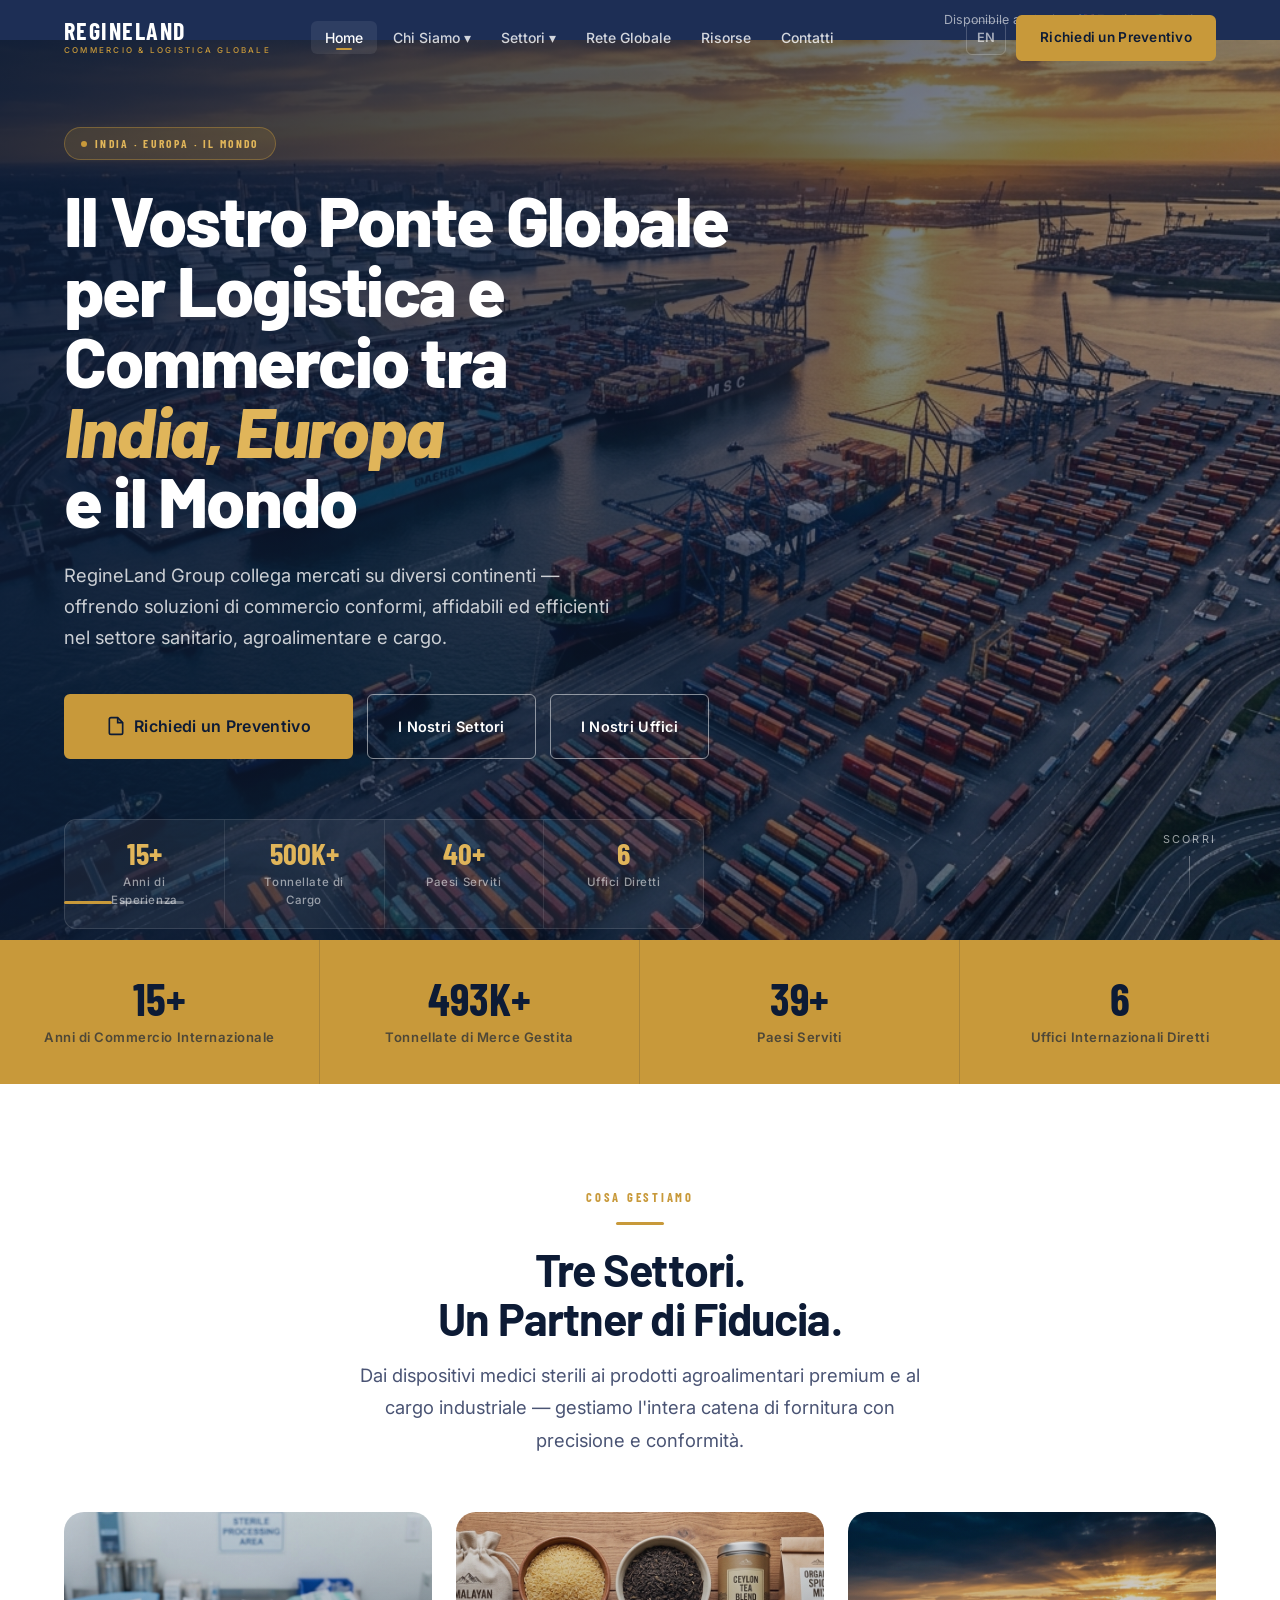
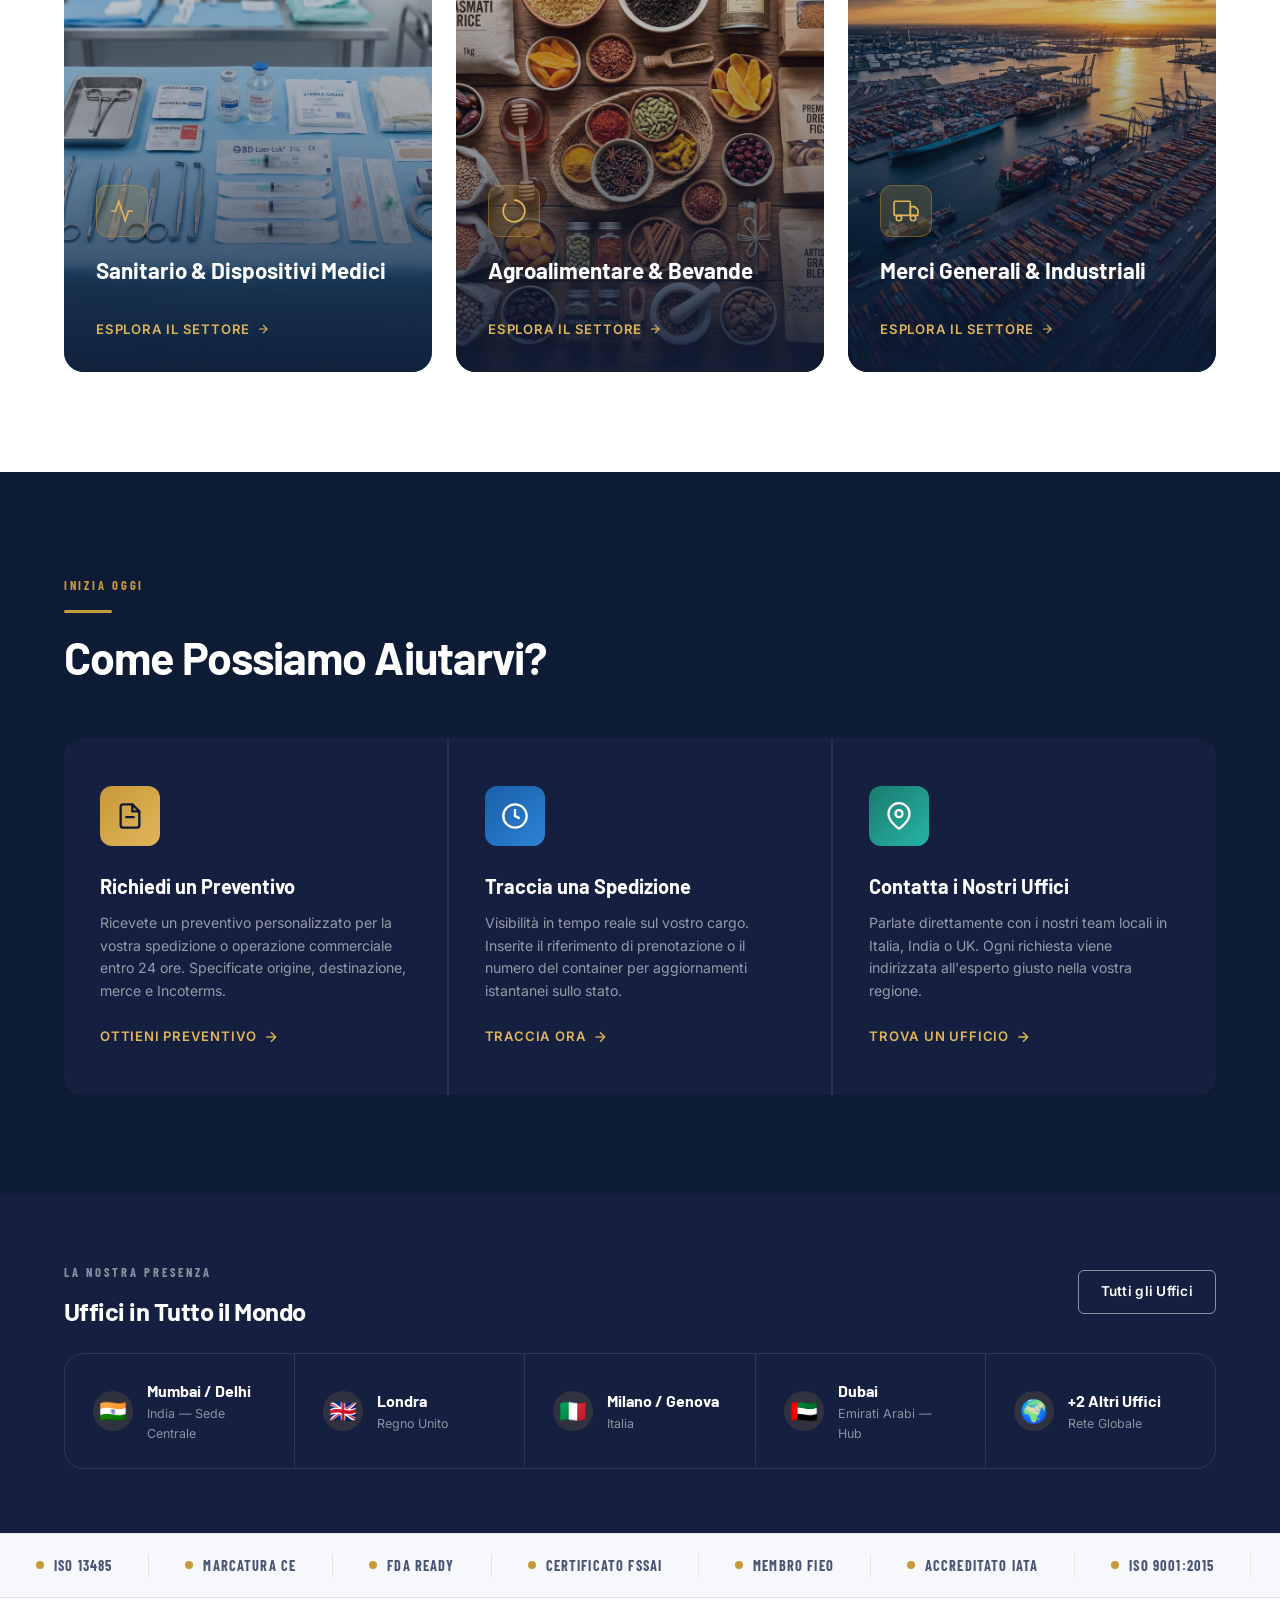
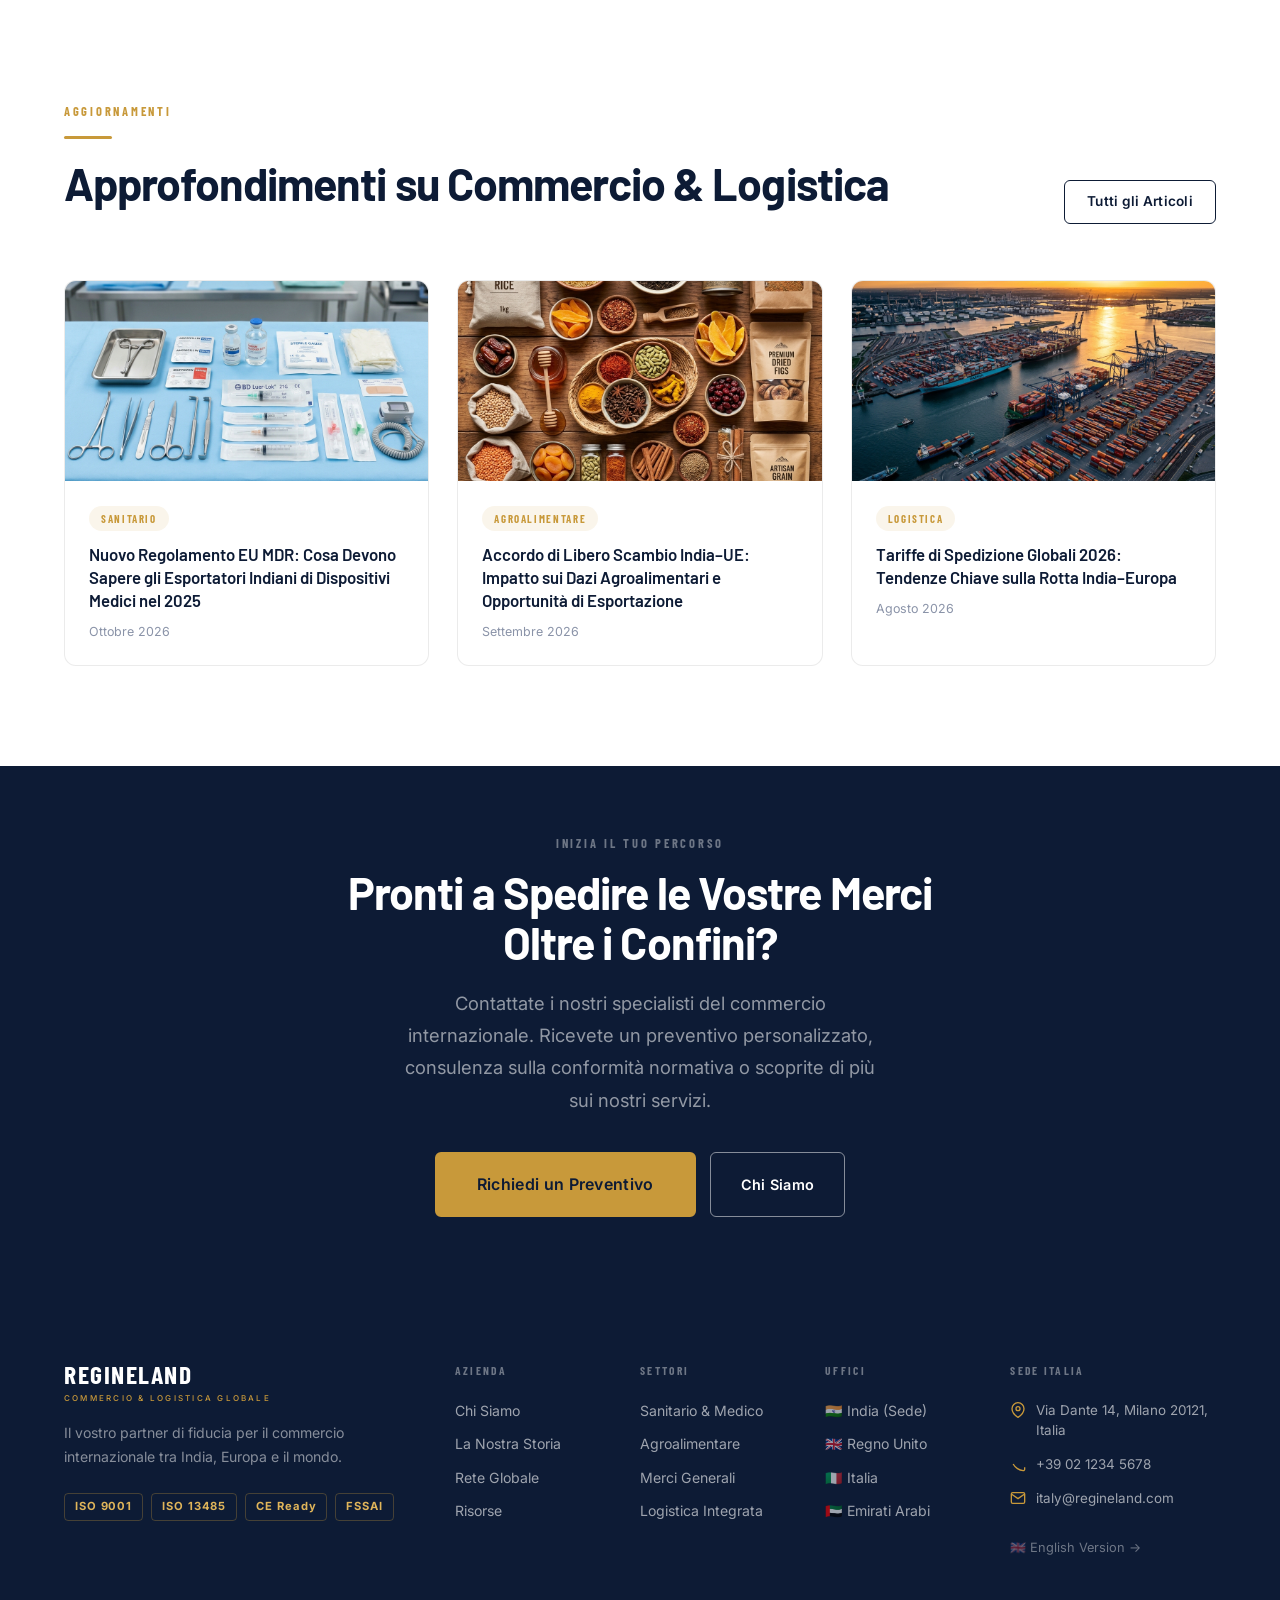
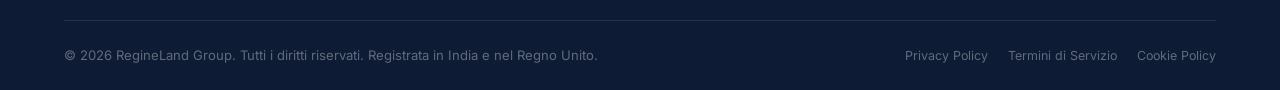
==== it/index.html @ 34677662 "feat: implement B2B logistics theme with interactive hero slider, sector tabs, and multilingual page" ====
<!DOCTYPE html>
<html lang="it" itemscope itemtype="http://schema.org/WebPage">
<head>
  <meta charset="utf-8">
  <meta name="viewport" content="width=device-width, initial-scale=1">
  <meta http-equiv="X-UA-Compatible" content="IE=edge">
  <title>RegineLand Group — Logistica &amp; Commercio Globale | India · Europa · Mondo</title>
  <meta name="description" content="RegineLand Group è il vostro partner di fiducia per il commercio internazionale — prodotti sanitari, agroalimentare e cargo dalla logistica tra India, Italia, UK e il mondo.">
  <meta property="og:title" content="RegineLand Group — Logistica e Commercio Internazionale">
  <meta property="og:type" content="website">
  <meta property="og:url" content="https://www.regineland.com/it/">
  <link rel="canonical" href="https://www.regineland.com/it/">
  <link rel="alternate" hreflang="en" href="https://www.regineland.com/">
  <link rel="alternate" hreflang="it" href="https://www.regineland.com/it/">
  <link rel="preconnect" href="https://fonts.googleapis.com">
  <link rel="preconnect" href="https://fonts.gstatic.com" crossorigin>
  <link href="https://fonts.googleapis.com/css2?family=Barlow:ital,wght@0,300;0,400;0,600;0,700;0,800;1,700&family=Barlow+Condensed:wght@600;700;800&family=Inter:wght@300;400;500;600;700&display=swap" rel="stylesheet">
  <link rel="stylesheet" href="../style.css">
</head>
<body>

  <!-- Language Bar -->
  <div class="lang-banner" id="lang-banner">
    <span>Disponibile anche in:</span>
    <a href="../index.html" id="lang-en" hreflang="en">🇬🇧 English</a>
    <a href="#" id="lang-it" style="color:rgba(255,255,255,0.4);cursor:default;">🇮🇹 Italiano</a>
  </div>

  <!-- NAVIGAZIONE -->
  <header class="site-header transparent" id="site-header">
    <nav class="navbar" id="navbar" aria-label="Navigazione principale">
      <a href="index.html" class="nav-logo" id="nav-logo" aria-label="RegineLand Group — Home">
        <span class="logo-main">RegineLand</span>
        <span class="logo-tagline">Commercio &amp; Logistica Globale</span>
      </a>
      <button class="nav-toggle" id="nav-toggle" aria-label="Apri menu" aria-expanded="false" aria-controls="nav-menu">
        <span class="hamburger-line"></span>
        <span class="hamburger-line"></span>
        <span class="hamburger-line"></span>
      </button>
      <ul class="nav-menu" id="nav-menu" role="list">
        <li><a href="index.html" class="nav-link active" id="nav-home">Home</a></li>
        <li class="nav-item">
          <a href="about.html" class="nav-link" id="nav-about">Chi Siamo ▾</a>
          <div class="nav-dropdown">
            <a href="about.html#history" id="nav-history">Storia &amp; Visione</a>
            <a href="about.html#network" id="nav-network-link">Rete Globale</a>
            <a href="about.html#group" id="nav-group">Gruppo &amp; Partner</a>
          </div>
        </li>
        <li class="nav-item">
          <a href="sectors.html" class="nav-link" id="nav-sectors">Settori ▾</a>
          <div class="nav-dropdown">
            <a href="sectors.html#healthcare" id="nav-healthcare">🏥 Sanitario &amp; Dispositivi Medici</a>
            <a href="sectors.html#agrifood" id="nav-agrifood">🌾 Agroalimentare &amp; Bevande</a>
            <a href="sectors.html#cargo" id="nav-cargo">📦 Merci Generali &amp; Industriali</a>
            <a href="sectors.html#logistics" id="nav-logistics">🚢 Logistica Integrata</a>
          </div>
        </li>
        <li><a href="network.html" class="nav-link" id="nav-network">Rete Globale</a></li>
        <li><a href="resources.html" class="nav-link" id="nav-resources">Risorse</a></li>
        <li><a href="contact.html" class="nav-link" id="nav-contact">Contatti</a></li>
      </ul>
      <div class="nav-actions">
        <a href="../index.html" class="nav-lang" id="nav-lang-en" hreflang="en" title="English Version">EN</a>
        <a href="contact.html#preventivo" class="btn btn-gold btn-sm" id="nav-cta">Richiedi un Preventivo</a>
      </div>
    </nav>
  </header>

  <main>

    <!-- HERO -->
    <section class="hero" id="hero" aria-label="Hero — Logistica e Commercio Globale">
      <div class="hero-slide active" id="hero-slide-1" style="background-image: url('../assets/hero_logistics.png');" aria-hidden="true"></div>
      <div class="hero-slide" id="hero-slide-2" style="background-image: url('../assets/hero_medical.png');" aria-hidden="true"></div>
      <div class="hero-slide" id="hero-slide-3" style="background-image: url('../assets/hero_food_agri.png');" aria-hidden="true"></div>

      <div class="hero-content">
        <div class="hero-inner">
          <div class="hero-badge" id="hero-badge">
            <span class="hero-badge-dot" aria-hidden="true"></span>
            India · Europa · Il Mondo
          </div>
          <h1 class="hero-title" id="hero-title">
            Il Vostro Ponte Globale<br>per Logistica e Commercio tra<br>
            <em class="hero-title-accent">India, Europa</em><br>e il Mondo
          </h1>
          <p class="hero-subtitle" id="hero-subtitle">
            RegineLand Group collega mercati su diversi continenti — offrendo soluzioni di commercio conformi, affidabili ed efficienti nel settore sanitario, agroalimentare e cargo.
          </p>
          <div class="hero-actions" id="hero-actions">
            <a href="contact.html#preventivo" class="btn btn-gold btn-lg" id="hero-cta-quote">
              <svg xmlns="http://www.w3.org/2000/svg" viewBox="0 0 24 24" fill="none" stroke="currentColor" stroke-width="2" class="btn-icon"><path d="M14 2H6a2 2 0 0 0-2 2v16a2 2 0 0 0 2 2h12a2 2 0 0 0 2-2V8z"/><polyline points="14 2 14 8 20 8"/></svg>
              Richiedi un Preventivo
            </a>
            <a href="sectors.html" class="btn btn-outline-white" id="hero-cta-sectors">I Nostri Settori</a>
            <a href="network.html" class="btn btn-outline-white" id="hero-cta-network">I Nostri Uffici</a>
          </div>
          <div class="hero-stats" id="hero-stats" role="list">
            <div class="hero-stat" role="listitem">
              <div class="hero-stat-num" data-count="15">15+</div>
              <div class="hero-stat-label">Anni di Esperienza</div>
            </div>
            <div class="hero-stat" role="listitem">
              <div class="hero-stat-num" data-count="500">500K+</div>
              <div class="hero-stat-label">Tonnellate di Cargo</div>
            </div>
            <div class="hero-stat" role="listitem">
              <div class="hero-stat-num" data-count="40">40+</div>
              <div class="hero-stat-label">Paesi Serviti</div>
            </div>
            <div class="hero-stat" role="listitem">
              <div class="hero-stat-num" data-count="6">6</div>
              <div class="hero-stat-label">Uffici Diretti</div>
            </div>
          </div>
        </div>
      </div>

      <div class="hero-controls" id="hero-controls" role="tablist">
        <button class="hero-dot active" id="hero-dot-1" role="tab" aria-selected="true"></button>
        <button class="hero-dot" id="hero-dot-2" role="tab" aria-selected="false"></button>
        <button class="hero-dot" id="hero-dot-3" role="tab" aria-selected="false"></button>
      </div>
      <div class="hero-scroll" id="hero-scroll" aria-hidden="true">
        <span>Scorri</span>
        <div class="hero-scroll-line"></div>
      </div>
    </section>

    <!-- STATS BAND -->
    <div class="stats-band" id="stats-band">
      <div class="stats-band-inner">
        <div class="stat-block reveal"><div class="stat-big" data-count="15">15+</div><div class="stat-desc">Anni di Commercio Internazionale</div></div>
        <div class="stat-block reveal d1"><div class="stat-big" data-count="500">500K+</div><div class="stat-desc">Tonnellate di Merce Gestita</div></div>
        <div class="stat-block reveal d2"><div class="stat-big" data-count="40">40+</div><div class="stat-desc">Paesi Serviti</div></div>
        <div class="stat-block reveal d3"><div class="stat-big" data-count="6">6</div><div class="stat-desc">Uffici Internazionali Diretti</div></div>
      </div>
    </div>

    <!-- SETTORI -->
    <section class="section sectors-overview" id="sectors-overview" aria-labelledby="sectors-heading">
      <div class="container">
        <div class="section-header centered reveal">
          <span class="eyebrow">Cosa Gestiamo</span>
          <div class="divider divider-center" aria-hidden="true"></div>
          <h2 class="section-title" id="sectors-heading">Tre Settori.<br>Un Partner di Fiducia.</h2>
          <p class="lead">Dai dispositivi medici sterili ai prodotti agroalimentari premium e al cargo industriale — gestiamo l'intera catena di fornitura con precisione e conformità.</p>
        </div>
        <div class="sectors-grid" id="sectors-grid">
          <article class="sector-card reveal" id="sector-healthcare-card">
            <div class="sector-card-img" style="background-image: url('../assets/hero_medical.png');" aria-hidden="true"></div>
            <div class="sector-card-overlay" aria-hidden="true"></div>
            <div class="sector-card-body">
              <div class="sector-card-icon" aria-hidden="true">
                <svg xmlns="http://www.w3.org/2000/svg" viewBox="0 0 24 24" fill="none" stroke="currentColor" stroke-width="1.5"><path d="M22 12h-4l-3 9L9 3l-3 9H2"/></svg>
              </div>
              <h2 class="sector-card-name">Sanitario &amp; Dispositivi Medici</h2>
              <p class="sector-card-desc">Dispositivi medici certificati ISO, farmaci e materiali ospedalieri dall'India — supply chain CE/FDA conforme per i mercati europei.</p>
              <a href="sectors.html#healthcare" class="sector-card-link" id="sector-link-healthcare">
                Esplora il Settore
                <svg xmlns="http://www.w3.org/2000/svg" viewBox="0 0 24 24" fill="none" stroke="currentColor" stroke-width="2"><line x1="5" y1="12" x2="19" y2="12"/><polyline points="12 5 19 12 12 19"/></svg>
              </a>
            </div>
          </article>
          <article class="sector-card reveal d1" id="sector-agrifood-card">
            <div class="sector-card-img" style="background-image: url('../assets/hero_food_agri.png');" aria-hidden="true"></div>
            <div class="sector-card-overlay" aria-hidden="true"></div>
            <div class="sector-card-body">
              <div class="sector-card-icon" aria-hidden="true">
                <svg xmlns="http://www.w3.org/2000/svg" viewBox="0 0 24 24" fill="none" stroke="currentColor" stroke-width="1.5"><path d="M12 2a10 10 0 0 1 10 10c0 5.52-4.48 10-10 10S2 17.52 2 12c0-2.76 1.12-5.26 2.93-7.07"/></svg>
              </div>
              <h2 class="sector-card-name">Agroalimentare &amp; Bevande</h2>
              <p class="sector-card-desc">Spezie indiane premium, riso basmati, tè, legumi e alimenti trasformati per le reti di distribuzione europea — piena conformità fitosanitaria e FSSAI.</p>
              <a href="sectors.html#agrifood" class="sector-card-link" id="sector-link-agrifood">
                Esplora il Settore
                <svg xmlns="http://www.w3.org/2000/svg" viewBox="0 0 24 24" fill="none" stroke="currentColor" stroke-width="2"><line x1="5" y1="12" x2="19" y2="12"/><polyline points="12 5 19 12 12 19"/></svg>
              </a>
            </div>
          </article>
          <article class="sector-card reveal d2" id="sector-cargo-card">
            <div class="sector-card-img" style="background-image: url('../assets/hero_logistics.png');" aria-hidden="true"></div>
            <div class="sector-card-overlay" aria-hidden="true"></div>
            <div class="sector-card-body">
              <div class="sector-card-icon" aria-hidden="true">
                <svg xmlns="http://www.w3.org/2000/svg" viewBox="0 0 24 24" fill="none" stroke="currentColor" stroke-width="1.5"><rect x="1" y="3" width="15" height="13" rx="1"/><path d="M16 8h4l3 3v5h-7V8z"/><circle cx="5.5" cy="18.5" r="2.5"/><circle cx="18.5" cy="18.5" r="2.5"/></svg>
              </div>
              <h2 class="sector-card-name">Merci Generali &amp; Industriali</h2>
              <p class="sector-card-desc">Trasporto FCL/LCL via mare, aereo, sdoganamento e magazzinaggio per beni industriali, tessili, macchinari e componenti manifatturieri.</p>
              <a href="sectors.html#cargo" class="sector-card-link" id="sector-link-cargo">
                Esplora il Settore
                <svg xmlns="http://www.w3.org/2000/svg" viewBox="0 0 24 24" fill="none" stroke="currentColor" stroke-width="2"><line x1="5" y1="12" x2="19" y2="12"/><polyline points="12 5 19 12 12 19"/></svg>
              </a>
            </div>
          </article>
        </div>
      </div>
    </section>

    <!-- AZIONI RAPIDE -->
    <section class="section quick-actions" id="quick-actions" aria-labelledby="quick-heading">
      <div class="container">
        <div class="section-header reveal">
          <span class="eyebrow">Inizia Oggi</span>
          <div class="divider" aria-hidden="true"></div>
          <h2 class="section-title section-title-light" id="quick-heading">Come Possiamo Aiutarvi?</h2>
        </div>
        <div class="quick-actions-grid" id="quick-actions-grid">
          <a href="contact.html#preventivo" class="quick-action-card reveal" id="qa-quote">
            <div class="qa-icon qa-icon-gold" aria-hidden="true"><svg xmlns="http://www.w3.org/2000/svg" viewBox="0 0 24 24" fill="none" stroke="currentColor" stroke-width="2"><path d="M14 2H6a2 2 0 0 0-2 2v16a2 2 0 0 0 2 2h12a2 2 0 0 0 2-2V8z"/><polyline points="14 2 14 8 20 8"/><line x1="16" y1="13" x2="8" y2="13"/></svg></div>
            <h3 class="qa-title">Richiedi un Preventivo</h3>
            <p class="qa-desc">Ricevete un preventivo personalizzato per la vostra spedizione o operazione commerciale entro 24 ore. Specificate origine, destinazione, merce e Incoterms.</p>
            <span class="qa-arrow">Ottieni Preventivo <svg xmlns="http://www.w3.org/2000/svg" viewBox="0 0 24 24" fill="none" stroke="currentColor" stroke-width="2"><line x1="5" y1="12" x2="19" y2="12"/><polyline points="12 5 19 12 12 19"/></svg></span>
          </a>
          <a href="contact.html#tracciamento" class="quick-action-card reveal d1" id="qa-track">
            <div class="qa-icon qa-icon-blue" aria-hidden="true"><svg xmlns="http://www.w3.org/2000/svg" viewBox="0 0 24 24" fill="none" stroke="currentColor" stroke-width="2"><circle cx="12" cy="12" r="10"/><polyline points="12 6 12 12 16 14"/></svg></div>
            <h3 class="qa-title">Traccia una Spedizione</h3>
            <p class="qa-desc">Visibilità in tempo reale sul vostro cargo. Inserite il riferimento di prenotazione o il numero del container per aggiornamenti istantanei sullo stato.</p>
            <span class="qa-arrow">Traccia Ora <svg xmlns="http://www.w3.org/2000/svg" viewBox="0 0 24 24" fill="none" stroke="currentColor" stroke-width="2"><line x1="5" y1="12" x2="19" y2="12"/><polyline points="12 5 19 12 12 19"/></svg></span>
          </a>
          <a href="network.html" class="quick-action-card reveal d2" id="qa-offices">
            <div class="qa-icon qa-icon-teal" aria-hidden="true"><svg xmlns="http://www.w3.org/2000/svg" viewBox="0 0 24 24" fill="none" stroke="currentColor" stroke-width="2"><path d="M21 10c0 7-9 13-9 13s-9-6-9-13a9 9 0 0 1 18 0z"/><circle cx="12" cy="10" r="3"/></svg></div>
            <h3 class="qa-title">Contatta i Nostri Uffici</h3>
            <p class="qa-desc">Parlate direttamente con i nostri team locali in Italia, India o UK. Ogni richiesta viene indirizzata all'esperto giusto nella vostra regione.</p>
            <span class="qa-arrow">Trova un Ufficio <svg xmlns="http://www.w3.org/2000/svg" viewBox="0 0 24 24" fill="none" stroke="currentColor" stroke-width="2"><line x1="5" y1="12" x2="19" y2="12"/><polyline points="12 5 19 12 12 19"/></svg></span>
          </a>
        </div>
      </div>
    </section>

    <!-- RETE GLOBALE STRIP -->
    <section class="section-sm network-strip" id="network-strip">
      <div class="container">
        <div style="display: flex; align-items: center; justify-content: space-between; margin-bottom: 28px; flex-wrap: wrap; gap: 16px;">
          <div>
            <span class="eyebrow" style="color: rgba(255,255,255,0.5)">La Nostra Presenza</span>
            <h2 class="section-title section-title-light" style="font-size: 1.6rem; margin-bottom: 0;">Uffici in Tutto il Mondo</h2>
          </div>
          <a href="network.html" class="btn btn-outline-white btn-sm" id="offices-view-all">Tutti gli Uffici</a>
        </div>
        <div class="network-offices reveal" id="network-offices">
          <div class="office-pill"><div class="office-flag">🇮🇳</div><div class="office-info"><div class="office-city">Mumbai / Delhi</div><div class="office-country">India — Sede Centrale</div></div></div>
          <div class="office-pill"><div class="office-flag">🇬🇧</div><div class="office-info"><div class="office-city">Londra</div><div class="office-country">Regno Unito</div></div></div>
          <div class="office-pill"><div class="office-flag">🇮🇹</div><div class="office-info"><div class="office-city">Milano / Genova</div><div class="office-country">Italia</div></div></div>
          <div class="office-pill"><div class="office-flag">🇦🇪</div><div class="office-info"><div class="office-city">Dubai</div><div class="office-country">Emirati Arabi — Hub</div></div></div>
          <div class="office-pill"><div class="office-flag">🌍</div><div class="office-info"><div class="office-city">+2 Altri Uffici</div><div class="office-country">Rete Globale</div></div></div>
        </div>
      </div>
    </section>

    <!-- CERTIFICAZIONI MARQUEE -->
    <div class="cert-strip" id="cert-strip" role="region" aria-label="Certificazioni e standard">
      <div class="cert-track">
        <span class="cert-item"><span class="cert-item-dot"></span>ISO 13485</span>
        <span class="cert-item"><span class="cert-item-dot"></span>Marcatura CE</span>
        <span class="cert-item"><span class="cert-item-dot"></span>FDA Ready</span>
        <span class="cert-item"><span class="cert-item-dot"></span>Certificato FSSAI</span>
        <span class="cert-item"><span class="cert-item-dot"></span>Membro FIEO</span>
        <span class="cert-item"><span class="cert-item-dot"></span>Accreditato IATA</span>
        <span class="cert-item"><span class="cert-item-dot"></span>ISO 9001:2015</span>
        <span class="cert-item"><span class="cert-item-dot"></span>Sdoganamento EU</span>
        <span class="cert-item"><span class="cert-item-dot"></span>Conformità Fitosanitaria</span>
        <!-- duplicate -->
        <span class="cert-item"><span class="cert-item-dot"></span>ISO 13485</span>
        <span class="cert-item"><span class="cert-item-dot"></span>Marcatura CE</span>
        <span class="cert-item"><span class="cert-item-dot"></span>FDA Ready</span>
        <span class="cert-item"><span class="cert-item-dot"></span>Certificato FSSAI</span>
        <span class="cert-item"><span class="cert-item-dot"></span>Membro FIEO</span>
        <span class="cert-item"><span class="cert-item-dot"></span>Accreditato IATA</span>
        <span class="cert-item"><span class="cert-item-dot"></span>ISO 9001:2015</span>
        <span class="cert-item"><span class="cert-item-dot"></span>Sdoganamento EU</span>
        <span class="cert-item"><span class="cert-item-dot"></span>Conformità Fitosanitaria</span>
      </div>
    </div>

    <!-- NOTIZIE -->
    <section class="section news-preview" id="news-preview" aria-labelledby="news-heading">
      <div class="container">
        <div class="section-header" style="display:flex; justify-content:space-between; align-items:flex-end; flex-wrap:wrap; gap:16px;">
          <div>
            <span class="eyebrow">Aggiornamenti</span>
            <div class="divider" aria-hidden="true"></div>
            <h2 class="section-title" id="news-heading">Approfondimenti su Commercio &amp; Logistica</h2>
          </div>
          <a href="resources.html" class="btn btn-outline-navy btn-sm" id="news-view-all">Tutti gli Articoli</a>
        </div>
        <div class="news-grid reveal" id="news-grid">
          <article class="news-card" id="news-card-1">
            <div class="news-card-img" style="background-image: url('../assets/hero_medical.png');"></div>
            <div class="news-card-body">
              <span class="news-tag">Sanitario</span>
              <h3 class="news-card-title">Nuovo Regolamento EU MDR: Cosa Devono Sapere gli Esportatori Indiani di Dispositivi Medici nel 2025</h3>
              <p class="news-card-date">Ottobre 2026</p>
            </div>
          </article>
          <article class="news-card" id="news-card-2">
            <div class="news-card-img" style="background-image: url('../assets/hero_food_agri.png');"></div>
            <div class="news-card-body">
              <span class="news-tag">Agroalimentare</span>
              <h3 class="news-card-title">Accordo di Libero Scambio India–UE: Impatto sui Dazi Agroalimentari e Opportunità di Esportazione</h3>
              <p class="news-card-date">Settembre 2026</p>
            </div>
          </article>
          <article class="news-card" id="news-card-3">
            <div class="news-card-img" style="background-image: url('../assets/hero_logistics.png');"></div>
            <div class="news-card-body">
              <span class="news-tag">Logistica</span>
              <h3 class="news-card-title">Tariffe di Spedizione Globali 2026: Tendenze Chiave sulla Rotta India–Europa</h3>
              <p class="news-card-date">Agosto 2026</p>
            </div>
          </article>
        </div>
      </div>
    </section>

    <!-- CTA FINALE -->
    <section class="section-sm section-dark" id="cta-banner">
      <div class="container" style="text-align:center;">
        <span class="eyebrow" style="color:rgba(255,255,255,0.4)">Inizia il Tuo Percorso</span>
        <h2 class="section-title section-title-light reveal" style="max-width:600px; margin: 0 auto 20px;">Pronti a Spedire le Vostre Merci<br>Oltre i Confini?</h2>
        <p class="lead lead-light reveal d1" style="max-width:480px; margin: 0 auto 36px;">Contattate i nostri specialisti del commercio internazionale. Ricevete un preventivo personalizzato, consulenza sulla conformità normativa o scoprite di più sui nostri servizi.</p>
        <div style="display:flex; gap:14px; justify-content:center; flex-wrap:wrap;" class="reveal d2">
          <a href="contact.html#preventivo" class="btn btn-gold btn-lg" id="cta-banner-quote">Richiedi un Preventivo</a>
          <a href="about.html" class="btn btn-outline-white" id="cta-banner-about">Chi Siamo</a>
        </div>
      </div>
    </section>

  </main>

  <!-- FOOTER -->
  <footer class="site-footer" id="site-footer" role="contentinfo">
    <div class="container">
      <div class="footer-top">
        <div class="footer-grid" id="footer-grid">
          <div class="footer-brand">
            <a href="index.html" class="nav-logo footer-logo">
              <span class="logo-main">RegineLand</span>
              <span class="logo-tagline">Commercio &amp; Logistica Globale</span>
            </a>
            <p class="footer-desc">Il vostro partner di fiducia per il commercio internazionale tra India, Europa e il mondo.</p>
            <div class="footer-certifications"><span class="footer-cert-badge">ISO 9001</span><span class="footer-cert-badge">ISO 13485</span><span class="footer-cert-badge">CE Ready</span><span class="footer-cert-badge">FSSAI</span></div>
          </div>
          <div class="footer-col">
            <h4 class="footer-col-title">Azienda</h4>
            <nav class="footer-links">
              <a href="about.html">Chi Siamo</a>
              <a href="about.html#history">La Nostra Storia</a>
              <a href="network.html">Rete Globale</a>
              <a href="resources.html">Risorse</a>
            </nav>
          </div>
          <div class="footer-col">
            <h4 class="footer-col-title">Settori</h4>
            <nav class="footer-links">
              <a href="sectors.html#healthcare">Sanitario &amp; Medico</a>
              <a href="sectors.html#agrifood">Agroalimentare</a>
              <a href="sectors.html#cargo">Merci Generali</a>
              <a href="sectors.html#logistics">Logistica Integrata</a>
            </nav>
          </div>
          <div class="footer-col">
            <h4 class="footer-col-title">Uffici</h4>
            <nav class="footer-links">
              <a href="network.html#office-india">🇮🇳 India (Sede)</a>
              <a href="network.html#office-uk">🇬🇧 Regno Unito</a>
              <a href="network.html#office-italy">🇮🇹 Italia</a>
              <a href="network.html#office-uae">🇦🇪 Emirati Arabi</a>
            </nav>
          </div>
          <div class="footer-col">
            <h4 class="footer-col-title">Sede Italia</h4>
            <div class="footer-contact-item"><svg xmlns="http://www.w3.org/2000/svg" viewBox="0 0 24 24" fill="none" stroke="currentColor" stroke-width="2" width="16" height="16"><path d="M21 10c0 7-9 13-9 13s-9-6-9-13a9 9 0 0 1 18 0z"/><circle cx="12" cy="10" r="3"/></svg><span>Via Dante 14, Milano 20121, Italia</span></div>
            <div class="footer-contact-item"><svg xmlns="http://www.w3.org/2000/svg" viewBox="0 0 24 24" fill="none" stroke="currentColor" stroke-width="2" width="16" height="16"><path d="M22 16.92v3a2 2 0 0 1-2.18 2 19.79 19.79 0 0 1-8.63-3.07A19.5 19.5 0 0 1 4.69 12"/></svg><span><a href="tel:+390212345678">+39 02 1234 5678</a></span></div>
            <div class="footer-contact-item"><svg xmlns="http://www.w3.org/2000/svg" viewBox="0 0 24 24" fill="none" stroke="currentColor" stroke-width="2" width="16" height="16"><path d="M4 4h16c1.1 0 2 .9 2 2v12c0 1.1-.9 2-2 2H4c-1.1 0-2-.9-2-2V6c0-1.1.9-2 2-2z"/><polyline points="22,6 12,13 2,6"/></svg><span><a href="mailto:italy@regineland.com">italy@regineland.com</a></span></div>
            <a href="../index.html" style="display:inline-flex;align-items:center;gap:6px;font-size:0.8rem;color:rgba(255,255,255,0.4);margin-top:16px;transition:color 0.2s;" onmouseover="this.style.color='#e0b55a'" onmouseout="this.style.color='rgba(255,255,255,0.4)'">🇬🇧 English Version →</a>
          </div>
        </div>
      </div>
      <div class="footer-bottom">
        <p class="footer-copy">&copy; <span id="current-year"></span> RegineLand Group. Tutti i diritti riservati. Registrata in India e nel Regno Unito.</p>
        <nav class="footer-legal"><a href="#">Privacy Policy</a><a href="#">Termini di Servizio</a><a href="#">Cookie Policy</a></nav>
      </div>
    </div>
  </footer>

  <script src="../script.js"></script>
</body>
</html>
---- style.css ----
/* =============================================
   REGINELAND GROUP — B2B LOGISTICS & TRADE
   Main Stylesheet v2.0
   ============================================= */

/* ---- Google Fonts Preload Fallback ---- */
@import url('https://fonts.googleapis.com/css2?family=Inter:wght@300;400;500;600;700&family=Playfair+Display:ital,wght@0,700;1,400&family=Barlow:wght@300;400;500;600;700;800&family=Barlow+Condensed:wght@600;700&display=swap');

/* ---- Design Tokens ---- */
:root {
  /* Brand Colors */
  --navy:        #0d1b35;
  --navy-2:      #152040;
  --navy-3:      #1d2e55;
  --navy-light:  #243468;
  --gold:        #c8993a;
  --gold-light:  #e0b55a;
  --gold-pale:   #f5e4bb;
  --blue:        #1a5fa8;
  --blue-light:  #2d82d6;
  --sky:         #e8f3ff;

  /* Neutral */
  --white:       #ffffff;
  --off-white:   #f7f8fc;
  --light-gray:  #eef0f5;
  --gray:        #8a93a8;
  --dark-gray:   #3d4660;
  --charcoal:    #1e2540;

  /* Semantic */
  --text-primary:   #0d1b35;
  --text-secondary: #4a5474;
  --text-muted:     #8a93a8;
  --text-light:     rgba(255,255,255,0.88);
  --text-muted-light: rgba(255,255,255,0.55);

  /* Surface */
  --surface-light:  #ffffff;
  --surface-off:    #f7f8fc;
  --surface-dark:   #0d1b35;
  --border-light:   rgba(0,0,0,0.08);
  --border-dark:    rgba(255,255,255,0.1);

  /* Spacing & Layout */
  --nav-h:         76px;
  --container:     1280px;
  --pad-x:         clamp(20px, 5vw, 80px);
  --section-y:     100px;

  /* Type */
  --font-primary: 'Inter', 'Segoe UI', sans-serif;
  --font-display: 'Barlow', sans-serif;
  --font-condensed: 'Barlow Condensed', sans-serif;
  --font-serif:   'Playfair Display', Georgia, serif;

  /* Effects */
  --radius-sm:   6px;
  --radius-md:   12px;
  --radius-lg:   20px;
  --radius-xl:   32px;
  --shadow-sm:   0 2px 8px rgba(13,27,53,0.08);
  --shadow-md:   0 6px 24px rgba(13,27,53,0.12);
  --shadow-lg:   0 16px 48px rgba(13,27,53,0.18);
  --shadow-gold: 0 8px 32px rgba(200,153,58,0.25);
  --transition:  0.3s cubic-bezier(0.4,0,0.2,1);
  --transition-fast: 0.15s cubic-bezier(0.4,0,0.2,1);
}

/* ---- Reset ---- */
*, *::before, *::after { box-sizing: border-box; margin: 0; padding: 0; }
html { scroll-behavior: smooth; font-size: 16px; }
body {
  font-family: var(--font-primary);
  background: var(--white);
  color: var(--text-primary);
  line-height: 1.6;
  overflow-x: hidden;
  -webkit-font-smoothing: antialiased;
}
img, video { max-width: 100%; display: block; }
a { color: inherit; text-decoration: none; }
ul { list-style: none; }
button { cursor: pointer; border: none; background: none; font-family: inherit; }
input, textarea, select { font-family: inherit; }

/* ---- Container ---- */
.container {
  max-width: var(--container);
  margin: 0 auto;
  padding: 0 var(--pad-x);
}

/* =============================================
   TYPOGRAPHY
   ============================================= */
.display-1 {
  font-family: var(--font-display);
  font-size: clamp(2.8rem, 6vw, 5.5rem);
  font-weight: 800;
  line-height: 1.0;
  letter-spacing: -0.02em;
}
.display-2 {
  font-family: var(--font-display);
  font-size: clamp(2rem, 4vw, 3.5rem);
  font-weight: 700;
  line-height: 1.1;
  letter-spacing: -0.02em;
}
.heading-1 {
  font-family: var(--font-display);
  font-size: clamp(1.6rem, 3vw, 2.4rem);
  font-weight: 700;
  line-height: 1.2;
}
.heading-2 {
  font-family: var(--font-display);
  font-size: clamp(1.2rem, 2vw, 1.6rem);
  font-weight: 600;
}
.eyebrow {
  display: inline-block;
  font-family: var(--font-condensed);
  font-size: 0.78rem;
  font-weight: 700;
  letter-spacing: 0.22em;
  text-transform: uppercase;
  color: var(--gold);
  margin-bottom: 14px;
}
.eyebrow-navy { color: var(--blue-light); }
.lead {
  font-size: clamp(1rem, 1.6vw, 1.15rem);
  line-height: 1.75;
  color: var(--text-secondary);
}
.lead-light { color: var(--text-muted-light); }

/* =============================================
   BUTTONS
   ============================================= */
.btn {
  display: inline-flex;
  align-items: center;
  gap: 8px;
  padding: 14px 30px;
  border-radius: var(--radius-sm);
  font-family: var(--font-primary);
  font-size: 0.9rem;
  font-weight: 600;
  letter-spacing: 0.02em;
  transition: all var(--transition);
  white-space: nowrap;
  cursor: pointer;
  position: relative;
  overflow: hidden;
}
.btn-gold {
  background: var(--gold);
  color: var(--navy);
  border: 2px solid var(--gold);
}
.btn-gold:hover {
  background: var(--gold-light);
  border-color: var(--gold-light);
  transform: translateY(-2px);
  box-shadow: var(--shadow-gold);
}
.btn-navy {
  background: var(--navy);
  color: var(--white);
  border: 2px solid var(--navy);
}
.btn-navy:hover {
  background: var(--navy-3);
  border-color: var(--navy-3);
  transform: translateY(-2px);
  box-shadow: var(--shadow-md);
}
.btn-outline-white {
  background: transparent;
  color: var(--white);
  border: 1.5px solid rgba(255,255,255,0.5);
}
.btn-outline-white:hover {
  background: rgba(255,255,255,0.1);
  border-color: var(--white);
}
.btn-outline-navy {
  background: transparent;
  color: var(--navy);
  border: 1.5px solid var(--navy);
}
.btn-outline-navy:hover {
  background: var(--navy);
  color: var(--white);
}
.btn-sm { padding: 10px 22px; font-size: 0.85rem; }
.btn-lg { padding: 18px 40px; font-size: 1rem; }
.btn-icon {
  width: 20px; height: 20px;
  display: inline-flex; align-items: center; justify-content: center;
}

/* =============================================
   SECTIONS
   ============================================= */
.section { padding: var(--section-y) 0; }
.section-sm { padding: 64px 0; }
.section-lg { padding: 128px 0; }
.section-dark { background: var(--navy); color: var(--white); }
.section-navy2 { background: var(--navy-2); color: var(--white); }
.section-off { background: var(--off-white); }
.section-light { background: var(--light-gray); }
.section-sky { background: var(--sky); }

/* =============================================
   NAVIGATION
   ============================================= */
.site-header {
  position: fixed; top: 0; left: 0; right: 0;
  z-index: 1000;
  transition: all var(--transition);
}
.site-header.transparent { background: transparent; }
.site-header.solid {
  background: rgba(13,27,53,0.97);
  backdrop-filter: blur(20px);
  -webkit-backdrop-filter: blur(20px);
  border-bottom: 1px solid var(--border-dark);
  box-shadow: 0 4px 24px rgba(0,0,0,0.25);
}
.navbar {
  display: flex; align-items: center;
  height: var(--nav-h);
  padding: 0 var(--pad-x);
  max-width: var(--container);
  margin: 0 auto;
  gap: 40px;
}
/* Logo */
.nav-logo {
  display: flex; flex-direction: column;
  gap: 1px; flex-shrink: 0;
  text-decoration: none;
}
.logo-main {
  font-family: var(--font-condensed);
  font-size: 1.5rem; font-weight: 700;
  letter-spacing: 0.06em;
  color: var(--white);
  text-transform: uppercase;
  line-height: 1;
}
.logo-tagline {
  font-family: var(--font-primary);
  font-size: 0.5rem; font-weight: 500;
  letter-spacing: 0.28em;
  text-transform: uppercase;
  color: var(--gold);
}
/* Nav Links */
.nav-menu {
  display: flex; align-items: center;
  gap: 2px; flex: 1;
}
.nav-link {
  font-size: 0.875rem; font-weight: 500;
  color: rgba(255,255,255,0.8);
  padding: 8px 14px;
  border-radius: var(--radius-sm);
  transition: all var(--transition-fast);
  position: relative;
  white-space: nowrap;
}
.nav-link:hover, .nav-link.active { color: var(--white); background: rgba(255,255,255,0.08); }
.nav-link.active::after {
  content: ''; position: absolute; bottom: 4px; left: 50%; transform: translateX(-50%);
  width: 16px; height: 2px; background: var(--gold); border-radius: 2px;
}
/* Dropdown */
.nav-item { position: relative; }
.nav-dropdown {
  position: absolute; top: calc(100% + 8px); left: 0;
  background: var(--navy-2);
  border: 1px solid var(--border-dark);
  border-radius: var(--radius-md);
  padding: 8px;
  min-width: 220px;
  opacity: 0; visibility: hidden;
  transform: translateY(-8px);
  transition: all var(--transition-fast);
  box-shadow: var(--shadow-lg);
  z-index: 100;
}
.nav-item:hover .nav-dropdown {
  opacity: 1; visibility: visible; transform: translateY(0);
}
.nav-dropdown a {
  display: block; padding: 10px 14px;
  font-size: 0.875rem; color: rgba(255,255,255,0.75);
  border-radius: var(--radius-sm);
  transition: all var(--transition-fast);
}
.nav-dropdown a:hover { color: var(--white); background: rgba(255,255,255,0.07); }
.nav-dropdown-divider { height: 1px; background: var(--border-dark); margin: 6px 8px; }
/* Nav Actions */
.nav-actions {
  display: flex; align-items: center; gap: 10px; flex-shrink: 0; margin-left: auto;
}
.nav-lang {
  font-size: 0.8rem; font-weight: 600;
  color: rgba(255,255,255,0.6);
  padding: 6px 10px;
  border: 1px solid rgba(255,255,255,0.2);
  border-radius: var(--radius-sm);
  transition: all var(--transition-fast);
  cursor: pointer;
}
.nav-lang:hover { color: var(--white); border-color: rgba(255,255,255,0.5); }
.nav-lang.active { color: var(--gold); border-color: var(--gold); }
/* Mobile Toggle */
.nav-toggle {
  display: none; flex-direction: column; gap: 5px;
  padding: 8px; border-radius: var(--radius-sm);
  margin-left: auto;
}
.hamburger-line {
  display: block; width: 24px; height: 2px;
  background: var(--white); border-radius: 2px;
  transition: all var(--transition-fast);
}

/* =============================================
   HERO — FULL SCREEN SLIDER
   ============================================= */
.hero {
  position: relative;
  height: 100vh; min-height: 640px;
  display: flex; align-items: center;
  overflow: hidden;
}
/* Slide */
.hero-slide {
  position: absolute; inset: 0;
  background-size: cover; background-position: center;
  opacity: 0;
  transition: opacity 1.2s ease;
  z-index: 0;
}
.hero-slide.active { opacity: 1; z-index: 1; }
.hero-slide::after {
  content: ''; position: absolute; inset: 0;
  background: linear-gradient(
    110deg,
    rgba(13,27,53,0.88) 0%,
    rgba(13,27,53,0.60) 55%,
    rgba(13,27,53,0.35) 100%
  );
}
/* Hero Content */
.hero-content {
  position: relative; z-index: 10;
  max-width: var(--container);
  margin: 0 auto;
  padding: var(--nav-h) var(--pad-x) 0;
  width: 100%;
}
.hero-inner {
  max-width: 720px;
  animation: heroFadeIn 1s cubic-bezier(0.4,0,0.2,1) both;
}
.hero-badge {
  display: inline-flex; align-items: center; gap: 8px;
  background: rgba(200,153,58,0.15);
  border: 1px solid rgba(200,153,58,0.4);
  border-radius: 100px;
  padding: 6px 16px;
  font-family: var(--font-condensed);
  font-size: 0.72rem; font-weight: 700;
  letter-spacing: 0.2em; text-transform: uppercase;
  color: var(--gold-light);
  margin-bottom: 24px;
  backdrop-filter: blur(8px);
}
.hero-badge-dot {
  width: 6px; height: 6px; border-radius: 50%;
  background: var(--gold); animation: pulse-dot 2s infinite;
}
.hero-title {
  font-family: var(--font-display);
  font-size: clamp(2.5rem, 5.5vw, 5rem);
  font-weight: 800;
  color: var(--white);
  line-height: 1.0;
  letter-spacing: -0.025em;
  margin-bottom: 24px;
}
.hero-title-accent { color: var(--gold-light); font-style: italic; }
.hero-subtitle {
  font-size: clamp(1rem, 1.6vw, 1.15rem);
  color: rgba(255,255,255,0.78);
  line-height: 1.7;
  max-width: 560px;
  margin-bottom: 40px;
}
.hero-actions {
  display: flex; gap: 14px; flex-wrap: wrap;
  margin-bottom: 60px;
}
/* Hero Stats Bar */
.hero-stats {
  display: flex; gap: 0;
  background: rgba(255,255,255,0.06);
  backdrop-filter: blur(12px);
  border: 1px solid rgba(255,255,255,0.12);
  border-radius: var(--radius-md);
  overflow: hidden;
  max-width: 640px;
}
.hero-stat {
  flex: 1; padding: 18px 24px;
  border-right: 1px solid rgba(255,255,255,0.1);
  text-align: center;
}
.hero-stat:last-child { border-right: none; }
.hero-stat-num {
  font-family: var(--font-condensed);
  font-size: 1.9rem; font-weight: 700;
  color: var(--gold-light);
  line-height: 1;
  margin-bottom: 4px;
}
.hero-stat-label {
  font-size: 0.72rem; font-weight: 500;
  color: rgba(255,255,255,0.55);
  letter-spacing: 0.05em;
}
/* Hero Slider Controls */
.hero-controls {
  position: absolute; bottom: 36px; left: var(--pad-x);
  display: flex; gap: 8px; z-index: 10;
}
.hero-dot {
  width: 28px; height: 3px; border-radius: 3px;
  background: rgba(255,255,255,0.3);
  border: none; cursor: pointer;
  transition: all var(--transition-fast);
}
.hero-dot.active { background: var(--gold); width: 48px; }
/* Hero Scroll Cue */
.hero-scroll {
  position: absolute; bottom: 36px; right: var(--pad-x);
  display: flex; flex-direction: column; align-items: center; gap: 8px;
  z-index: 10; opacity: 0.6;
}
.hero-scroll span { font-size: 0.68rem; letter-spacing: 0.2em; text-transform: uppercase; color: var(--white); }
.hero-scroll-line {
  width: 1px; height: 48px;
  background: linear-gradient(to bottom, rgba(255,255,255,0.6), transparent);
  animation: scrollLine 2s infinite;
}

/* =============================================
   STATS BAND
   ============================================= */
.stats-band {
  background: var(--gold);
  padding: 0;
}
.stats-band-inner {
  display: grid; grid-template-columns: repeat(4,1fr);
}
.stat-block {
  padding: 36px 32px;
  border-right: 1px solid rgba(13,27,53,0.15);
  text-align: center;
  transition: background var(--transition-fast);
}
.stat-block:last-child { border-right: none; }
.stat-block:hover { background: rgba(13,27,53,0.06); }
.stat-big {
  font-family: var(--font-condensed);
  font-size: 2.8rem; font-weight: 700;
  color: var(--navy);
  line-height: 1;
  margin-bottom: 6px;
}
.stat-desc {
  font-size: 0.82rem; font-weight: 600;
  color: rgba(13,27,53,0.65);
  letter-spacing: 0.04em;
}

/* =============================================
   SECTORS OVERVIEW
   ============================================= */
.sectors-overview { background: var(--white); }

.sectors-grid {
  display: grid;
  grid-template-columns: repeat(3, 1fr);
  gap: 24px;
}
.sector-card {
  position: relative;
  border-radius: var(--radius-lg);
  overflow: hidden;
  aspect-ratio: 4/5;
  cursor: pointer;
  group: true;
  transition: transform var(--transition), box-shadow var(--transition);
}
.sector-card:hover { transform: translateY(-6px); box-shadow: var(--shadow-lg); }
.sector-card-img {
  position: absolute; inset: 0;
  background-size: cover; background-position: center;
  transition: transform var(--transition);
}
.sector-card:hover .sector-card-img { transform: scale(1.06); }
.sector-card-overlay {
  position: absolute; inset: 0;
  background: linear-gradient(0deg, rgba(13,27,53,0.92) 0%, rgba(13,27,53,0.4) 50%, rgba(13,27,53,0.1) 100%);
  transition: background var(--transition);
}
.sector-card:hover .sector-card-overlay {
  background: linear-gradient(0deg, rgba(13,27,53,0.96) 0%, rgba(13,27,53,0.55) 60%, rgba(13,27,53,0.1) 100%);
}
.sector-card-body {
  position: absolute; inset: 0;
  display: flex; flex-direction: column; justify-content: flex-end;
  padding: 32px;
}
.sector-card-icon {
  width: 52px; height: 52px;
  background: rgba(200,153,58,0.2);
  border: 1px solid rgba(200,153,58,0.4);
  border-radius: var(--radius-md);
  display: flex; align-items: center; justify-content: center;
  color: var(--gold-light);
  margin-bottom: 16px;
  transition: background var(--transition);
}
.sector-card:hover .sector-card-icon { background: rgba(200,153,58,0.35); }
.sector-card-icon svg { width: 26px; height: 26px; }
.sector-card-name {
  font-family: var(--font-display);
  font-size: 1.4rem; font-weight: 700;
  color: var(--white);
  margin-bottom: 10px;
}
.sector-card-desc {
  font-size: 0.88rem;
  color: rgba(255,255,255,0.7);
  line-height: 1.6;
  margin-bottom: 20px;
  max-height: 0; overflow: hidden;
  transition: max-height var(--transition);
}
.sector-card:hover .sector-card-desc { max-height: 100px; }
.sector-card-link {
  display: inline-flex; align-items: center; gap: 6px;
  font-size: 0.82rem; font-weight: 600;
  color: var(--gold-light);
  letter-spacing: 0.06em;
  text-transform: uppercase;
}
.sector-card-link svg { width: 14px; height: 14px; transition: transform var(--transition-fast); }
.sector-card:hover .sector-card-link svg { transform: translateX(4px); }

/* =============================================
   QUICK ACTIONS
   ============================================= */
.quick-actions { background: var(--navy); }
.quick-actions-grid {
  display: grid;
  grid-template-columns: repeat(3, 1fr);
  gap: 2px;
  background: var(--border-dark);
  border-radius: var(--radius-lg);
  overflow: hidden;
}
.quick-action-card {
  background: var(--navy-2);
  padding: 48px 36px;
  display: flex; flex-direction: column;
  align-items: flex-start;
  transition: background var(--transition);
  cursor: pointer;
}
.quick-action-card:hover { background: var(--navy-3); }
.qa-icon {
  width: 60px; height: 60px;
  border-radius: var(--radius-md);
  display: flex; align-items: center; justify-content: center;
  margin-bottom: 24px;
  transition: transform var(--transition);
}
.quick-action-card:hover .qa-icon { transform: scale(1.05); }
.qa-icon-gold { background: linear-gradient(135deg, var(--gold), var(--gold-light)); color: var(--navy); }
.qa-icon-blue { background: linear-gradient(135deg, var(--blue), var(--blue-light)); color: var(--white); }
.qa-icon-teal { background: linear-gradient(135deg, #1a7a6e, #26b5a5); color: var(--white); }
.qa-icon svg { width: 28px; height: 28px; }
.qa-title {
  font-family: var(--font-display);
  font-size: 1.25rem; font-weight: 700;
  color: var(--white);
  margin-bottom: 10px;
}
.qa-desc {
  font-size: 0.88rem; color: rgba(255,255,255,0.55);
  line-height: 1.6; margin-bottom: 24px; flex: 1;
}
.qa-arrow {
  display: flex; align-items: center; gap: 6px;
  font-size: 0.82rem; font-weight: 600;
  color: var(--gold-light);
  letter-spacing: 0.06em;
  text-transform: uppercase;
  transition: gap var(--transition-fast);
}
.qa-arrow svg { width: 16px; height: 16px; }
.quick-action-card:hover .qa-arrow { gap: 10px; }

/* =============================================
   WHY CHOOSE US
   ============================================= */
.why-us { background: var(--off-white); }
.why-grid {
  display: grid;
  grid-template-columns: 1fr 1fr;
  gap: 80px;
  align-items: center;
}
.why-visual {
  position: relative;
}
.why-img-wrap {
  border-radius: var(--radius-lg);
  overflow: hidden;
  aspect-ratio: 4/5;
  position: relative;
}
.why-img-wrap img { width: 100%; height: 100%; object-fit: cover; }
.why-badge-float {
  position: absolute; bottom: 32px; left: -28px;
  background: var(--white);
  border-radius: var(--radius-md);
  padding: 20px 24px;
  box-shadow: var(--shadow-lg);
  min-width: 200px;
}
.why-badge-float-num {
  font-family: var(--font-condensed);
  font-size: 2.5rem; font-weight: 700;
  color: var(--navy);
  line-height: 1;
}
.why-badge-float-label {
  font-size: 0.8rem; color: var(--text-muted);
  margin-top: 4px;
}
.why-badge-float-accent {
  position: absolute; top: -10px; right: -10px;
  width: 36px; height: 36px;
  background: var(--gold);
  border-radius: 50%;
}
.why-list { margin-top: 32px; display: flex; flex-direction: column; gap: 24px; }
.why-item { display: flex; gap: 16px; align-items: flex-start; }
.why-item-icon {
  width: 44px; height: 44px; flex-shrink: 0;
  background: linear-gradient(135deg, var(--navy), var(--navy-3));
  border-radius: var(--radius-sm);
  display: flex; align-items: center; justify-content: center;
  color: var(--gold-light);
}
.why-item-icon svg { width: 20px; height: 20px; }
.why-item-title {
  font-family: var(--font-display);
  font-size: 1rem; font-weight: 600;
  color: var(--navy);
  margin-bottom: 4px;
}
.why-item-desc { font-size: 0.88rem; color: var(--text-secondary); line-height: 1.65; }

/* =============================================
   GLOBAL NETWORK STRIP
   ============================================= */
.network-strip { background: var(--navy-2); color: var(--white); }
.network-offices {
  display: flex; gap: 0; overflow: hidden;
  border: 1px solid var(--border-dark);
  border-radius: var(--radius-lg);
}
.office-pill {
  flex: 1; display: flex; align-items: center; gap: 14px;
  padding: 24px 28px;
  border-right: 1px solid var(--border-dark);
  transition: background var(--transition-fast);
  cursor: default;
}
.office-pill:last-child { border-right: none; }
.office-pill:hover { background: rgba(255,255,255,0.04); }
.office-flag {
  width: 40px; height: 40px; border-radius: 50%;
  background: rgba(200,153,58,0.15);
  display: flex; align-items: center; justify-content: center;
  font-size: 1.4rem; flex-shrink: 0;
}
.office-info {}
.office-city {
  font-family: var(--font-display);
  font-size: 1rem; font-weight: 700;
  color: var(--white);
}
.office-country { font-size: 0.78rem; color: rgba(255,255,255,0.5); }

/* =============================================
   CERTIFICATIONS MARQUEE
   ============================================= */
.cert-strip {
  background: var(--off-white);
  border-top: 1px solid var(--border-light);
  border-bottom: 1px solid var(--border-light);
  padding: 20px 0;
  overflow: hidden;
}
.cert-track {
  display: flex; white-space: nowrap;
  animation: marqueeScroll 30s linear infinite;
  gap: 0;
}
.cert-item {
  display: inline-flex; align-items: center; gap: 10px;
  padding: 0 36px;
  border-right: 1px solid var(--border-light);
  font-family: var(--font-condensed);
  font-size: 0.9rem; font-weight: 700;
  letter-spacing: 0.08em;
  color: var(--text-secondary);
  text-transform: uppercase;
}
.cert-item-dot {
  width: 8px; height: 8px; border-radius: 50%;
  background: var(--gold); flex-shrink: 0;
}

/* =============================================
   LATEST NEWS PREVIEW
   ============================================= */
.news-preview { background: var(--white); }
.news-grid {
  display: grid;
  grid-template-columns: repeat(3, 1fr);
  gap: 28px;
}
.news-card {
  border: 1px solid var(--border-light);
  border-radius: var(--radius-md);
  overflow: hidden;
  transition: all var(--transition);
  background: var(--white);
}
.news-card:hover {
  transform: translateY(-4px);
  box-shadow: var(--shadow-md);
  border-color: rgba(13,27,53,0.15);
}
.news-card-img {
  height: 200px;
  background-size: cover; background-position: center;
  background-color: var(--light-gray);
}
.news-card-body { padding: 24px; }
.news-tag {
  display: inline-block;
  font-family: var(--font-condensed);
  font-size: 0.68rem; font-weight: 700;
  letter-spacing: 0.15em; text-transform: uppercase;
  color: var(--gold);
  background: rgba(200,153,58,0.1);
  border-radius: 100px;
  padding: 4px 12px;
  margin-bottom: 12px;
}
.news-card-title {
  font-family: var(--font-display);
  font-size: 1.05rem; font-weight: 600;
  color: var(--navy);
  line-height: 1.35;
  margin-bottom: 10px;
  transition: color var(--transition-fast);
}
.news-card:hover .news-card-title { color: var(--blue); }
.news-card-date { font-size: 0.78rem; color: var(--text-muted); }

/* =============================================
   ABOUT PAGE
   ============================================= */
.page-header {
  background: var(--navy);
  padding: calc(var(--nav-h) + 64px) var(--pad-x) 72px;
  position: relative; overflow: hidden;
}
.page-header::before {
  content: '';
  position: absolute; top: 0; right: 0;
  width: 50%; height: 100%;
  background: linear-gradient(135deg, transparent 0%, rgba(200,153,58,0.06) 100%);
}
.page-header-eyebrow { color: var(--gold-light); }
.page-header-title {
  font-family: var(--font-display);
  font-size: clamp(2.2rem, 5vw, 4rem);
  font-weight: 800; color: var(--white);
  line-height: 1.05; letter-spacing: -0.02em;
  max-width: 700px;
  margin-bottom: 20px;
}
.page-header-desc {
  font-size: 1.05rem; color: rgba(255,255,255,0.7);
  max-width: 560px; line-height: 1.75;
}
/* Breadcrumb */
.breadcrumb {
  display: flex; align-items: center; gap: 8px;
  margin-bottom: 28px;
  font-size: 0.8rem; color: rgba(255,255,255,0.45);
}
.breadcrumb a { color: rgba(255,255,255,0.45); transition: color var(--transition-fast); }
.breadcrumb a:hover { color: var(--gold-light); }
.breadcrumb span { color: var(--gold-light); }

/* Timeline */
.timeline { position: relative; padding-left: 40px; }
.timeline::before {
  content: ''; position: absolute; left: 12px; top: 0; bottom: 0;
  width: 2px; background: linear-gradient(to bottom, var(--gold), var(--blue), var(--gold));
  opacity: 0.3;
}
.timeline-item { position: relative; margin-bottom: 48px; }
.timeline-dot {
  position: absolute; left: -40px; top: 4px;
  width: 24px; height: 24px;
  background: var(--navy);
  border: 3px solid var(--gold);
  border-radius: 50%;
  z-index: 1;
}
.timeline-dot.active {
  background: var(--gold);
  box-shadow: 0 0 0 6px rgba(200,153,58,0.15);
}
.timeline-year {
  font-family: var(--font-condensed);
  font-size: 0.75rem; font-weight: 700;
  letter-spacing: 0.15em; text-transform: uppercase;
  color: var(--gold);
  margin-bottom: 6px;
}
.timeline-event {
  font-family: var(--font-display);
  font-size: 1.15rem; font-weight: 600;
  color: var(--navy);
  margin-bottom: 8px;
}
.timeline-detail { font-size: 0.9rem; color: var(--text-secondary); line-height: 1.7; }

/* Mission/Vision */
.mv-card {
  background: var(--white);
  border-radius: var(--radius-lg);
  padding: 48px 40px;
  border: 1px solid var(--border-light);
  position: relative; overflow: hidden;
  transition: box-shadow var(--transition);
}
.mv-card:hover { box-shadow: var(--shadow-md); }
.mv-card::before {
  content: ''; position: absolute; top: 0; left: 0; right: 0;
  height: 4px;
  background: linear-gradient(90deg, var(--navy), var(--gold));
}
.mv-card-icon {
  width: 56px; height: 56px;
  background: var(--sky);
  border-radius: var(--radius-md);
  display: flex; align-items: center; justify-content: center;
  color: var(--blue);
  margin-bottom: 20px;
}
.mv-card-icon svg { width: 26px; height: 26px; }
.mv-label {
  font-family: var(--font-condensed);
  font-size: 0.72rem; font-weight: 700;
  letter-spacing: 0.2em; text-transform: uppercase;
  color: var(--gold);
  margin-bottom: 10px;
}
.mv-title {
  font-family: var(--font-display);
  font-size: 1.4rem; font-weight: 700;
  color: var(--navy);
  margin-bottom: 14px;
}
.mv-body { font-size: 0.92rem; color: var(--text-secondary); line-height: 1.75; }

/* Interactive World Map Placeholder */
.world-map-wrap {
  background: var(--navy-2);
  border-radius: var(--radius-lg);
  overflow: hidden;
  position: relative;
  min-height: 440px;
  display: flex; align-items: center; justify-content: center;
}
.world-map-svg { width: 100%; max-width: 900px; opacity: 0.6; }
.map-pin {
  position: absolute;
  display: flex; flex-direction: column; align-items: center;
  cursor: pointer;
}
.map-pin-dot {
  width: 14px; height: 14px;
  background: var(--gold);
  border-radius: 50%;
  border: 3px solid rgba(200,153,58,0.3);
  box-shadow: 0 0 0 6px rgba(200,153,58,0.1);
  animation: pin-pulse 2s infinite;
}
.map-pin-label {
  font-size: 0.7rem; font-weight: 700;
  color: var(--white);
  background: rgba(13,27,53,0.85);
  border: 1px solid var(--gold);
  border-radius: 4px;
  padding: 3px 8px;
  margin-top: 6px;
  white-space: nowrap;
}

/* =============================================
   SECTORS PAGE
   ============================================= */
.sector-detail { background: var(--white); }
.sector-nav {
  background: var(--navy);
  padding: 0;
  position: sticky; top: var(--nav-h); z-index: 100;
  border-bottom: 1px solid var(--border-dark);
}
.sector-nav-inner {
  display: flex; overflow-x: auto;
  max-width: var(--container);
  margin: 0 auto;
  padding: 0 var(--pad-x);
  gap: 0;
  scrollbar-width: none;
}
.sector-nav-inner::-webkit-scrollbar { display: none; }
.sector-tab {
  display: flex; align-items: center; gap: 8px;
  padding: 16px 24px;
  font-size: 0.85rem; font-weight: 600;
  color: rgba(255,255,255,0.55);
  border-bottom: 3px solid transparent;
  white-space: nowrap;
  transition: all var(--transition-fast);
  cursor: pointer; background: none; border-top: none; border-left: none; border-right: none;
  font-family: var(--font-primary);
}
.sector-tab:hover { color: var(--white); }
.sector-tab.active { color: var(--gold-light); border-bottom-color: var(--gold); }
.sector-tab svg { width: 16px; height: 16px; }

.sector-section {
  padding: 80px 0;
  border-bottom: 1px solid var(--border-light);
}
.sector-header-grid {
  display: grid; grid-template-columns: 1fr 1fr;
  gap: 60px; align-items: start;
  margin-bottom: 60px;
}
.sector-img {
  border-radius: var(--radius-lg);
  overflow: hidden;
  aspect-ratio: 4/3;
}
.sector-img img { width: 100%; height: 100%; object-fit: cover; }
.sector-compliance {
  display: flex; flex-wrap: wrap; gap: 10px; margin-top: 20px;
}
.compliance-badge {
  display: inline-flex; align-items: center; gap: 6px;
  background: var(--sky);
  border: 1px solid rgba(26,95,168,0.2);
  border-radius: 100px;
  padding: 6px 14px;
  font-size: 0.78rem; font-weight: 600;
  color: var(--blue);
  letter-spacing: 0.04em;
}
.compliance-badge svg { width: 14px; height: 14px; }
.service-list {
  display: grid; grid-template-columns: 1fr 1fr;
  gap: 16px; margin-top: 24px;
}
.service-item {
  display: flex; align-items: flex-start; gap: 12px;
  padding: 20px;
  background: var(--off-white);
  border-radius: var(--radius-md);
  border: 1px solid var(--border-light);
  transition: all var(--transition-fast);
}
.service-item:hover {
  border-color: rgba(13,27,53,0.2);
  background: var(--white);
  box-shadow: var(--shadow-sm);
}
.service-icon {
  width: 36px; height: 36px; flex-shrink: 0;
  background: linear-gradient(135deg, var(--navy), var(--navy-3));
  border-radius: var(--radius-sm);
  display: flex; align-items: center; justify-content: center;
  color: var(--gold-light);
}
.service-icon svg { width: 18px; height: 18px; }
.service-name { font-size: 0.88rem; font-weight: 600; color: var(--navy); margin-bottom: 3px; }
.service-detail { font-size: 0.8rem; color: var(--text-muted); line-height: 1.5; }

/* =============================================
   GLOBAL NETWORK / OFFICES PAGE
   ============================================= */
.office-selector {
  background: var(--off-white);
  border-radius: var(--radius-lg);
  padding: 32px;
  margin-bottom: 48px;
  border: 1px solid var(--border-light);
}
.country-select-grid {
  display: flex; gap: 12px; flex-wrap: wrap;
}
.country-btn {
  display: flex; align-items: center; gap: 10px;
  padding: 12px 20px;
  border: 1.5px solid var(--border-light);
  border-radius: var(--radius-sm);
  background: var(--white);
  font-size: 0.88rem; font-weight: 600;
  color: var(--text-secondary);
  transition: all var(--transition-fast);
  cursor: pointer;
  font-family: var(--font-primary);
}
.country-btn:hover { border-color: var(--navy); color: var(--navy); }
.country-btn.active {
  background: var(--navy); color: var(--white);
  border-color: var(--navy);
}
.country-btn .flag { font-size: 1.2rem; }

.offices-grid {
  display: grid; grid-template-columns: repeat(3,1fr);
  gap: 24px;
}
.office-card {
  background: var(--white);
  border: 1px solid var(--border-light);
  border-radius: var(--radius-lg);
  overflow: hidden;
  transition: all var(--transition);
}
.office-card:hover {
  transform: translateY(-4px);
  box-shadow: var(--shadow-md);
  border-color: rgba(13,27,53,0.2);
}
.office-card-header {
  background: var(--navy);
  padding: 24px 28px;
  display: flex; align-items: center; gap: 16px;
}
.office-flag-big {
  font-size: 2rem;
  width: 52px; height: 52px;
  background: rgba(255,255,255,0.08);
  border-radius: var(--radius-md);
  display: flex; align-items: center; justify-content: center;
}
.office-card-country {
  font-family: var(--font-condensed);
  font-size: 0.72rem; font-weight: 700;
  letter-spacing: 0.2em; text-transform: uppercase;
  color: var(--gold-light);
  margin-bottom: 2px;
}
.office-card-city {
  font-family: var(--font-display);
  font-size: 1.3rem; font-weight: 700;
  color: var(--white);
}
.office-card-body { padding: 28px; }
.office-detail {
  display: flex; gap: 12px; align-items: flex-start;
  margin-bottom: 16px;
}
.office-detail:last-child { margin-bottom: 0; }
.office-detail-icon {
  width: 36px; height: 36px; flex-shrink: 0;
  background: var(--sky);
  border-radius: var(--radius-sm);
  display: flex; align-items: center; justify-content: center;
  color: var(--blue);
}
.office-detail-icon svg { width: 16px; height: 16px; }
.office-detail-label {
  font-size: 0.7rem; font-weight: 700;
  letter-spacing: 0.1em; text-transform: uppercase;
  color: var(--text-muted);
  margin-bottom: 3px;
}
.office-detail-value {
  font-size: 0.88rem; color: var(--navy); font-weight: 500;
  line-height: 1.4;
}
.office-detail-value a { color: var(--blue); transition: color var(--transition-fast); }
.office-detail-value a:hover { color: var(--navy); }

/* =============================================
   CONTACT FORM — SMART
   ============================================= */
.smart-form-wrap {
  background: var(--white);
  border-radius: var(--radius-xl);
  padding: 56px 52px;
  box-shadow: var(--shadow-lg);
  border: 1px solid var(--border-light);
}
.form-grid { display: grid; grid-template-columns: 1fr 1fr; gap: 20px; }
.form-group { display: flex; flex-direction: column; gap: 6px; }
.form-group.full { grid-column: 1 / -1; }
.form-label {
  font-size: 0.78rem; font-weight: 700;
  letter-spacing: 0.1em; text-transform: uppercase;
  color: var(--text-secondary);
}
.form-input, .form-textarea, .form-select {
  width: 100%; padding: 14px 18px;
  background: var(--off-white);
  border: 1.5px solid var(--border-light);
  border-radius: var(--radius-sm);
  font-family: var(--font-primary);
  font-size: 0.92rem; color: var(--navy);
  transition: border-color var(--transition-fast), background var(--transition-fast);
  outline: none;
  -webkit-appearance: none;
}
.form-input::placeholder, .form-textarea::placeholder { color: var(--text-muted); }
.form-input:focus, .form-textarea:focus, .form-select:focus {
  border-color: var(--blue);
  background: var(--white);
  box-shadow: 0 0 0 3px rgba(26,95,168,0.08);
}
.form-textarea { resize: vertical; min-height: 130px; }
.form-select { background-image: url("data:image/svg+xml,%3Csvg xmlns='http://www.w3.org/2000/svg' width='16' height='16' viewBox='0 0 24 24' fill='none' stroke='%238a93a8' stroke-width='2' stroke-linecap='round' stroke-linejoin='round'%3E%3Cpolyline points='6 9 12 15 18 9'%3E%3C/polyline%3E%3C/svg%3E"); background-repeat: no-repeat; background-position: right 14px center; padding-right: 44px; cursor: pointer; }
.form-select option { background: var(--white); color: var(--navy); }
.form-submit {
  width: 100%; padding: 16px;
  background: var(--navy);
  color: var(--white);
  font-family: var(--font-primary);
  font-size: 0.95rem; font-weight: 700;
  letter-spacing: 0.04em;
  border-radius: var(--radius-sm);
  border: none; cursor: pointer;
  transition: all var(--transition);
  display: flex; align-items: center; justify-content: center; gap: 8px;
  margin-top: 8px;
}
.form-submit:hover {
  background: var(--gold);
  color: var(--navy);
  transform: translateY(-2px);
  box-shadow: var(--shadow-gold);
}
.form-submit svg { width: 18px; height: 18px; }

/* =============================================
   RESOURCES / DOWNLOAD CENTER
   ============================================= */
.download-card {
  display: flex; align-items: center; gap: 20px;
  padding: 24px 28px;
  background: var(--white);
  border: 1px solid var(--border-light);
  border-radius: var(--radius-md);
  transition: all var(--transition);
}
.download-card:hover {
  box-shadow: var(--shadow-sm);
  border-color: rgba(13,27,53,0.2);
}
.download-icon {
  width: 52px; height: 52px; flex-shrink: 0;
  background: linear-gradient(135deg, #e8463a, #cc2d23);
  border-radius: var(--radius-sm);
  display: flex; align-items: center; justify-content: center;
  color: var(--white);
}
.download-icon svg { width: 24px; height: 24px; }
.download-info { flex: 1; }
.download-name {
  font-family: var(--font-display);
  font-size: 0.98rem; font-weight: 600;
  color: var(--navy); margin-bottom: 3px;
}
.download-meta { font-size: 0.78rem; color: var(--text-muted); }
.download-btn {
  display: flex; align-items: center; gap: 6px;
  padding: 9px 18px;
  background: var(--sky);
  border: 1px solid rgba(26,95,168,0.2);
  border-radius: var(--radius-sm);
  font-size: 0.82rem; font-weight: 600;
  color: var(--blue);
  transition: all var(--transition-fast);
  cursor: pointer; font-family: var(--font-primary);
}
.download-btn:hover { background: var(--blue); color: var(--white); border-color: var(--blue); }
.download-btn svg { width: 14px; height: 14px; }

/* =============================================
   LANGUAGE BANNER (Italian / EN)
   ============================================= */
.lang-banner {
  background: var(--navy-3);
  padding: 10px var(--pad-x);
  display: flex; justify-content: flex-end; align-items: center; gap: 12px;
  font-size: 0.78rem; color: rgba(255,255,255,0.6);
}
.lang-banner a {
  font-weight: 600; color: var(--gold-light);
  transition: color var(--transition-fast);
}
.lang-banner a:hover { color: var(--white); }

/* =============================================
   FOOTER
   ============================================= */
.site-footer { background: var(--navy); color: var(--white); }
.footer-top {
  padding: 80px 0 60px;
  border-bottom: 1px solid var(--border-dark);
}
.footer-grid {
  display: grid;
  grid-template-columns: 2.5fr 1fr 1fr 1fr 1.5fr;
  gap: 48px;
}
.footer-brand { }
.footer-brand .logo-main { font-size: 1.6rem; margin-bottom: 4px; }
.footer-desc {
  font-size: 0.88rem;
  color: rgba(255,255,255,0.5);
  line-height: 1.7;
  margin: 16px 0 24px;
  max-width: 280px;
}
.footer-certifications { display: flex; flex-wrap: wrap; gap: 8px; margin-top: 20px; }
.footer-cert-badge {
  font-size: 0.7rem; font-weight: 700;
  letter-spacing: 0.08em;
  color: var(--gold-light);
  border: 1px solid rgba(200,153,58,0.3);
  border-radius: 4px;
  padding: 4px 10px;
}
.footer-col-title {
  font-family: var(--font-condensed);
  font-size: 0.72rem; font-weight: 700;
  letter-spacing: 0.2em; text-transform: uppercase;
  color: rgba(255,255,255,0.4);
  margin-bottom: 20px;
}
.footer-links { display: flex; flex-direction: column; gap: 11px; }
.footer-links a {
  font-size: 0.88rem;
  color: rgba(255,255,255,0.6);
  transition: color var(--transition-fast);
}
.footer-links a:hover { color: var(--gold-light); }
.footer-contact-item {
  display: flex; align-items: flex-start; gap: 10px;
  margin-bottom: 14px;
}
.footer-contact-item svg { width: 16px; height: 16px; color: var(--gold); flex-shrink: 0; margin-top: 2px; }
.footer-contact-item span { font-size: 0.84rem; color: rgba(255,255,255,0.6); line-height: 1.5; }
.footer-contact-item a { color: rgba(255,255,255,0.6); }
.footer-contact-item a:hover { color: var(--gold-light); }
.footer-bottom {
  padding: 24px 0;
  display: flex; justify-content: space-between; align-items: center;
  flex-wrap: wrap; gap: 12px;
}
.footer-copy { font-size: 0.82rem; color: rgba(255,255,255,0.35); }
.footer-legal {
  display: flex; gap: 20px;
}
.footer-legal a { font-size: 0.78rem; color: rgba(255,255,255,0.35); transition: color var(--transition-fast); }
.footer-legal a:hover { color: rgba(255,255,255,0.7); }

/* =============================================
   UTILITIES & REVEAL ANIMATIONS
   ============================================= */
.reveal {
  opacity: 0; transform: translateY(24px);
  transition: opacity 0.65s cubic-bezier(0.4,0,0.2,1), transform 0.65s cubic-bezier(0.4,0,0.2,1);
}
.reveal.in-view { opacity: 1; transform: translateY(0); }
.reveal-left { opacity: 0; transform: translateX(-30px); transition: opacity 0.65s cubic-bezier(0.4,0,0.2,1), transform 0.65s cubic-bezier(0.4,0,0.2,1); }
.reveal-left.in-view { opacity: 1; transform: translateX(0); }
.reveal-right { opacity: 0; transform: translateX(30px); transition: opacity 0.65s cubic-bezier(0.4,0,0.2,1), transform 0.65s cubic-bezier(0.4,0,0.2,1); }
.reveal-right.in-view { opacity: 1; transform: translateX(0); }
.d1 { transition-delay: 0.1s; } .d2 { transition-delay: 0.2s; }
.d3 { transition-delay: 0.3s; } .d4 { transition-delay: 0.4s; }
.d5 { transition-delay: 0.5s; }

/* Section header utility */
.section-header { margin-bottom: 56px; }
.section-header.centered { text-align: center; }
.section-header.centered .lead { margin: 0 auto; max-width: 560px; }
.section-title {
  font-family: var(--font-display);
  font-size: clamp(1.8rem, 3.5vw, 2.8rem);
  font-weight: 700; color: var(--navy);
  line-height: 1.1; letter-spacing: -0.02em;
  margin-bottom: 16px;
}
.section-title-light { color: var(--white); }
.divider { height: 3px; width: 48px; background: var(--gold); border-radius: 3px; margin-bottom: 20px; }
.divider-center { margin-left: auto; margin-right: auto; }

/* =============================================
   KEYFRAMES
   ============================================= */
@keyframes heroFadeIn {
  from { opacity: 0; transform: translateY(32px); }
  to { opacity: 1; transform: translateY(0); }
}
@keyframes scrollLine {
  0% { transform: scaleY(0); transform-origin: top; }
  50% { transform: scaleY(1); transform-origin: top; }
  51% { transform-origin: bottom; }
  100% { transform: scaleY(0); transform-origin: bottom; }
}
@keyframes marqueeScroll {
  from { transform: translateX(0); }
  to { transform: translateX(-50%); }
}
@keyframes pulse-dot {
  0%, 100% { box-shadow: 0 0 0 0 rgba(200,153,58,0.4); }
  50% { box-shadow: 0 0 0 8px rgba(200,153,58,0); }
}
@keyframes pin-pulse {
  0%, 100% { box-shadow: 0 0 0 0 rgba(200,153,58,0.5); }
  70% { box-shadow: 0 0 0 10px rgba(200,153,58,0); }
}
@keyframes countUp {
  from { opacity: 0; transform: translateY(10px); }
  to { opacity: 1; transform: translateY(0); }
}

/* =============================================
   RESPONSIVE
   ============================================= */
@media (max-width: 1100px) {
  .footer-grid { grid-template-columns: 1fr 1fr 1fr; }
  .footer-brand { grid-column: 1 / -1; }
  .quick-actions-grid { grid-template-columns: 1fr; }
  .sectors-grid { grid-template-columns: 1fr; gap: 16px; }
  .sector-card { aspect-ratio: 16/7; }
}
@media (max-width: 900px) {
  :root { --section-y: 72px; }
  .nav-toggle { display: flex; }
  .nav-menu {
    position: fixed; top: var(--nav-h); left: 0; right: 0;
    background: rgba(13,27,53,0.98);
    backdrop-filter: blur(20px);
    flex-direction: column; align-items: flex-start;
    padding: 20px var(--pad-x) 32px;
    gap: 2px;
    transform: translateY(-110%); opacity: 0;
    transition: all var(--transition);
    border-bottom: 1px solid var(--border-dark);
  }
  .nav-menu.open { transform: translateY(0); opacity: 1; }
  .nav-link { width: 100%; padding: 12px 16px; font-size: 0.95rem; }
  .nav-dropdown { position: static; opacity: 1; visibility: visible; transform: none; box-shadow: none; background: rgba(255,255,255,0.04); margin-top: 4px; }
  .stats-band-inner { grid-template-columns: 1fr 1fr; }
  .stat-block { border-bottom: 1px solid rgba(13,27,53,0.15); }
  .why-grid { grid-template-columns: 1fr; }
  .why-visual { display: none; }
  .sector-header-grid { grid-template-columns: 1fr; }
  .offices-grid { grid-template-columns: 1fr; }
  .news-grid { grid-template-columns: 1fr; }
  .network-offices { flex-direction: column; }
  .footer-grid { grid-template-columns: 1fr 1fr; }
  .footer-brand { grid-column: 1 / -1; }
  .quick-actions-grid { grid-template-columns: 1fr; }
  .hero-stats { flex-direction: column; }
  .hero-stat { border-right: none; border-bottom: 1px solid rgba(255,255,255,0.1); }
  .hero-stat:last-child { border-bottom: none; }
}
@media (max-width: 600px) {
  :root { --section-y: 56px; }
  .hero-title { font-size: 2.4rem; }
  .hero-actions { flex-direction: column; }
  .btn { width: 100%; max-width: 320px; justify-content: center; }
  .stats-band-inner { grid-template-columns: 1fr; }
  .footer-grid { grid-template-columns: 1fr; }
  .form-grid { grid-template-columns: 1fr; }
  .service-list { grid-template-columns: 1fr; }
  .country-select-grid { flex-direction: column; }
  .smart-form-wrap { padding: 32px 24px; }
  .news-grid { grid-template-columns: 1fr; }
}
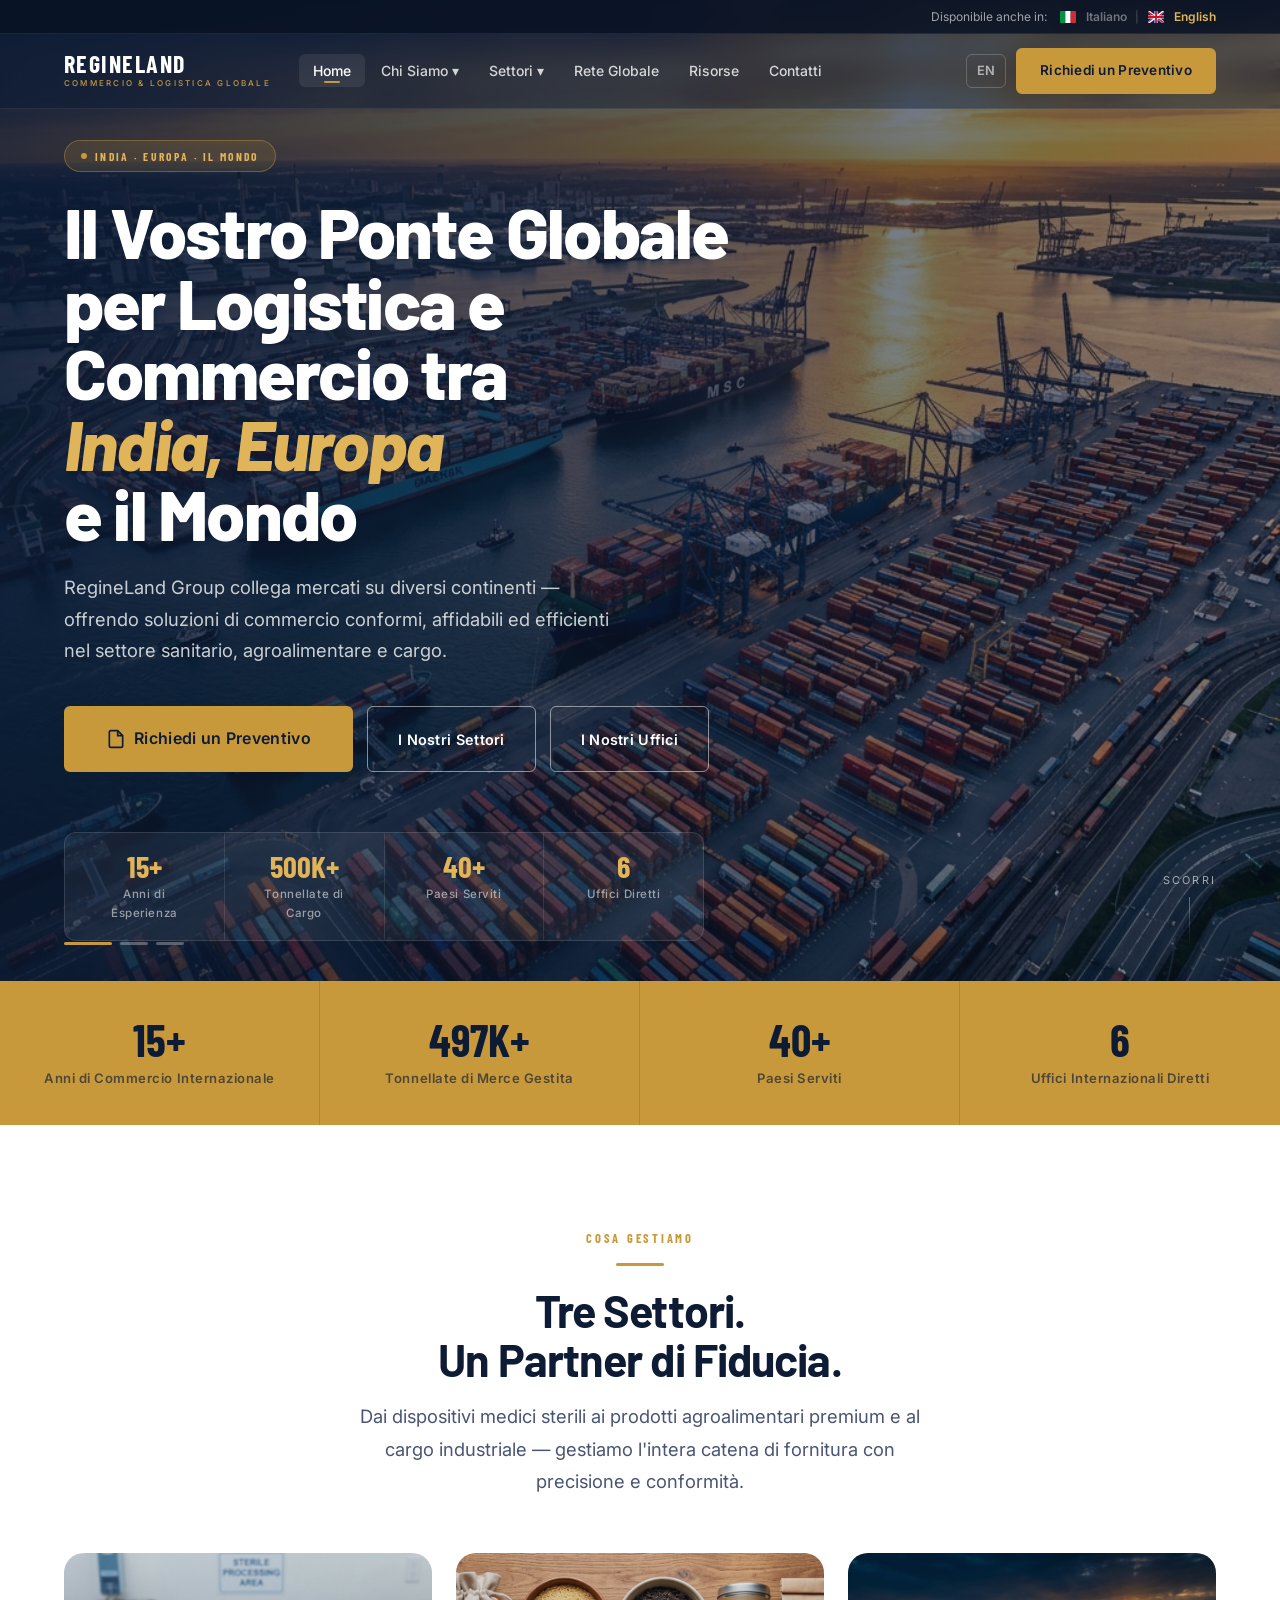
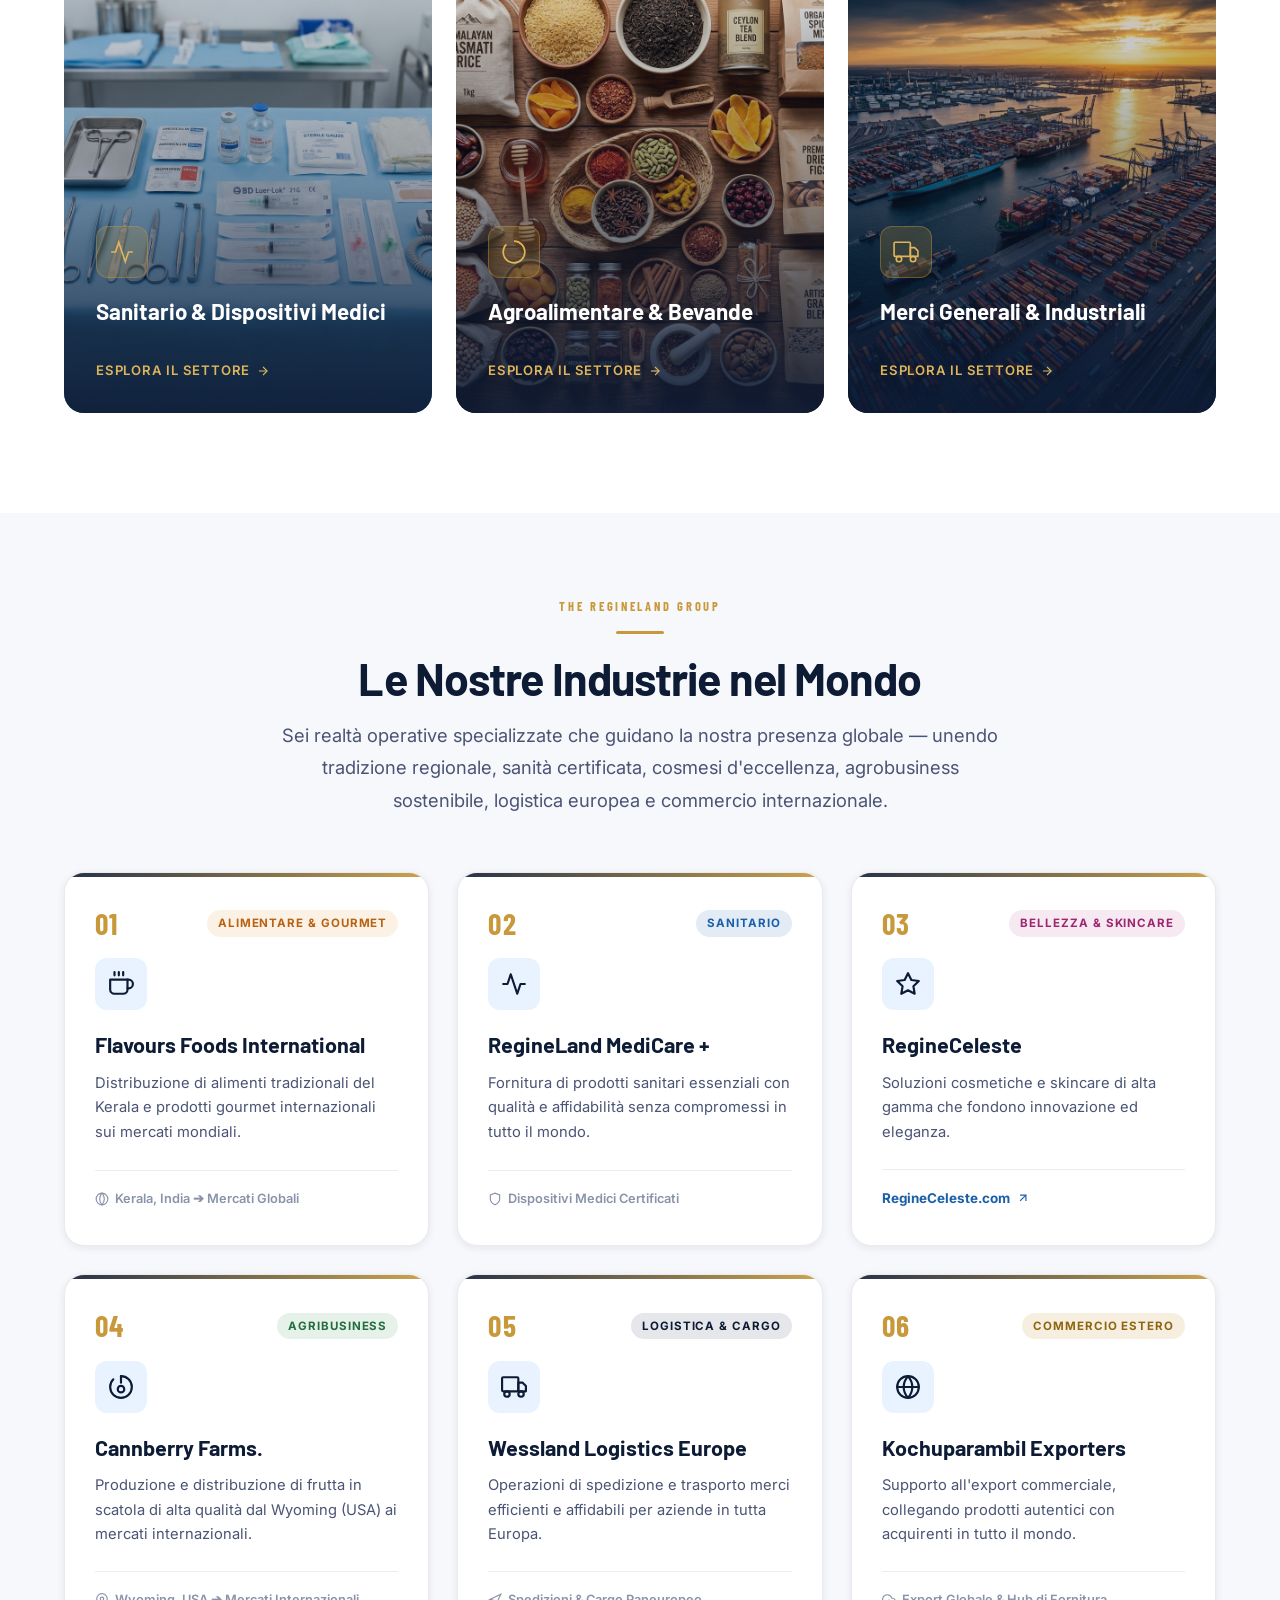
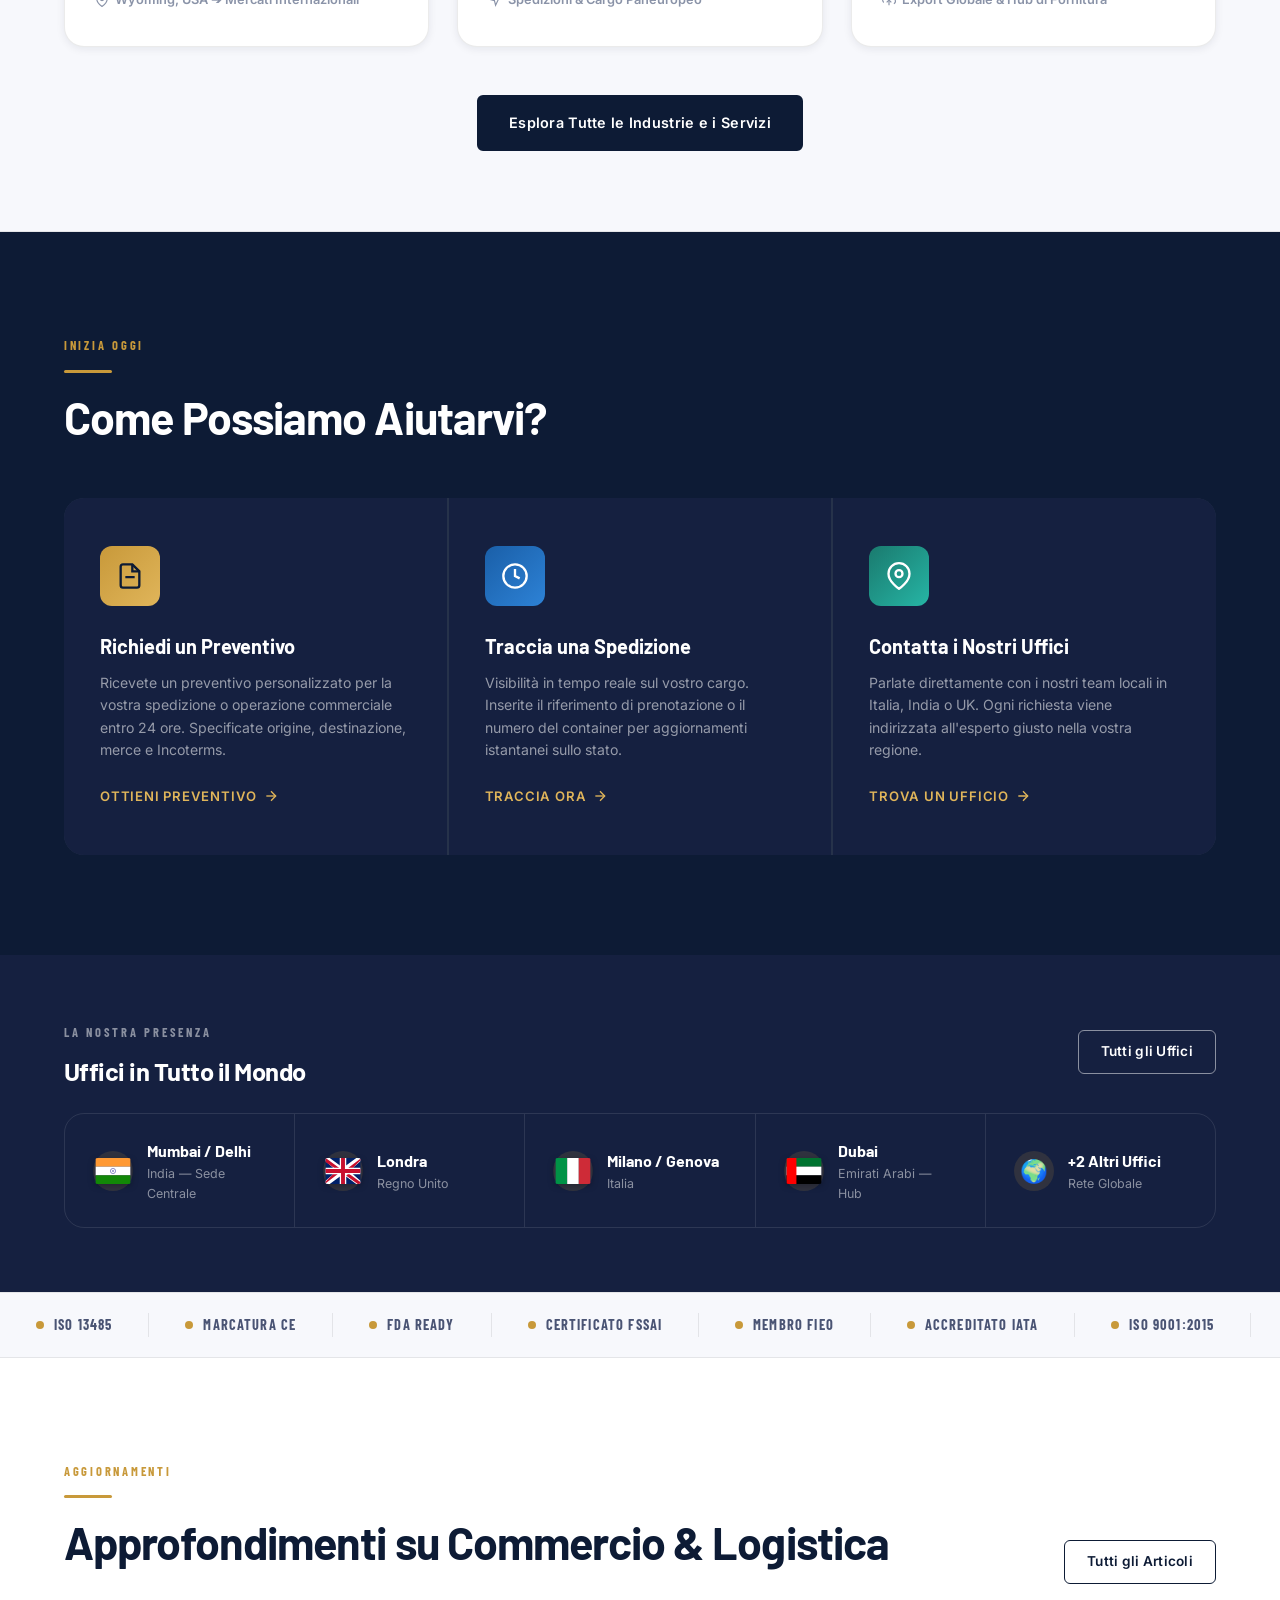
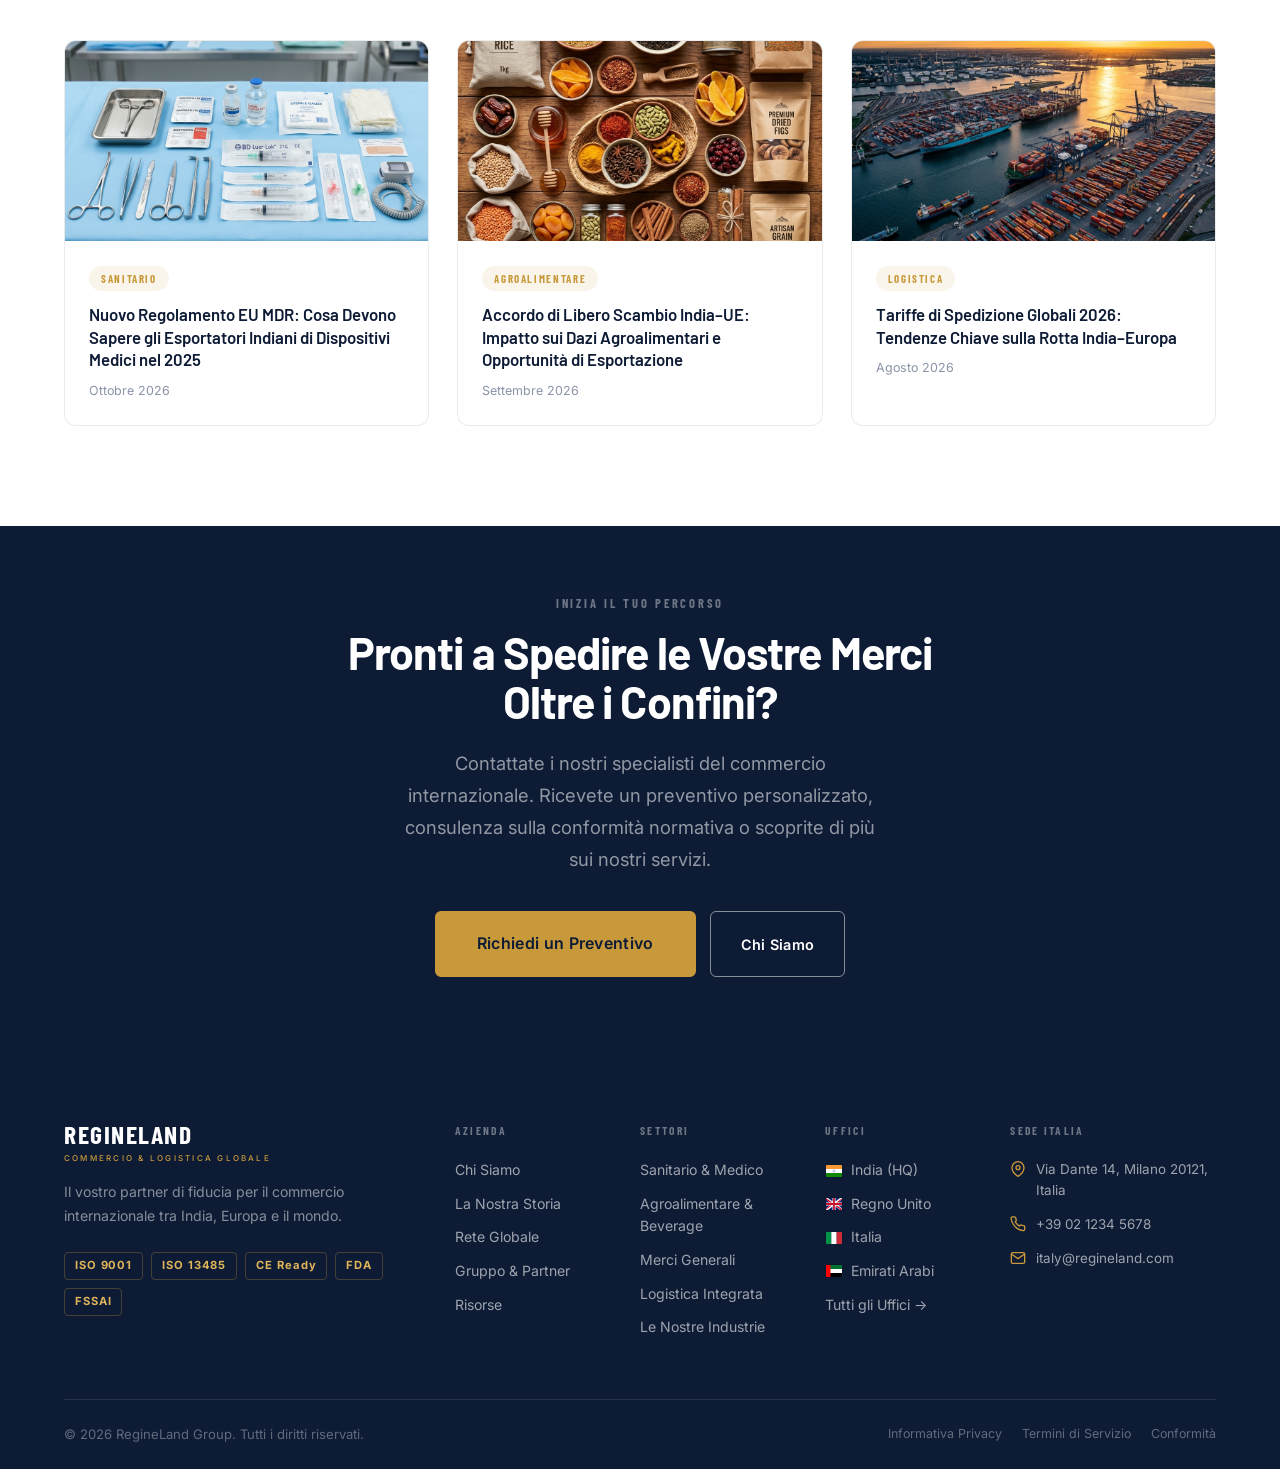
==== commit 089c935d: "feat: add Italian localization files, update navigation dropdowns, and expand group ecosystem sectio" ====
--- a/it/index.html
+++ b/it/index.html
@@ -19,25 +19,27 @@
 </head>
 <body>
 
-  <!-- Language Bar -->
-  <div class="lang-banner" id="lang-banner">
-    <span>Disponibile anche in:</span>
-    <a href="../index.html" id="lang-en" hreflang="en">🇬🇧 English</a>
-    <a href="#" id="lang-it" style="color:rgba(255,255,255,0.4);cursor:default;">🇮🇹 Italiano</a>
-  </div>
-
-  <!-- NAVIGAZIONE -->
-  <header class="site-header transparent" id="site-header">
+  <!-- ============ SITE HEADER ============ -->
+  <header class="site-header transparent transparent-nav" id="site-header" data-transparent="true">
+    <!-- Language Bar -->
+    <div class="lang-banner" id="lang-banner" role="navigation" aria-label="Selezione lingua">
+      <div class="lang-banner-inner">
+        <span class="lang-banner-label">Disponibile anche in:</span>
+        <div class="lang-banner-links">
+          <a href="#" id="lang-it" class="lang-link active" aria-current="page"><svg class="flag-icon" viewBox="0 0 640 480" width="16" height="12" aria-hidden="true"><rect width="213.3" height="480" fill="#009246"/><rect x="213.3" width="213.3" height="480" fill="#fff"/><rect x="426.7" width="213.3" height="480" fill="#ce2b37"/></svg>Italiano</a>
+          <span class="lang-divider" aria-hidden="true">|</span>
+          <a href="../index.html" id="lang-en" hreflang="en" class="lang-link"><svg class="flag-icon" viewBox="0 0 640 480" width="16" height="12" aria-hidden="true"><path fill="#012169" d="M0 0h640v480H0z"/><path fill="#fff" d="m75 0 245 180L565 0h75v60L435 240l205 180v60h-75L320 300 75 480H0v-60l205-180L0 60V0h75z"/><path fill="#c8102e" d="m424 288 216 156v36h-48L376 324l48-36zM640 0v12L420 180l48 36L640 48V0zM0 480v-12l220-168-48-36L0 432v48zm0-480 264 192-48 36L0 72V0z"/><path fill="#fff" d="M260 0h120v480H260zM0 180h640v120H0z"/><path fill="#c8102e" d="M284 0h72v480h-72zM0 204h640v72H0z"/></svg>English</a>
+        </div>
+      </div>
+    </div>
+
+    <!-- Navigazione principale -->
     <nav class="navbar" id="navbar" aria-label="Navigazione principale">
       <a href="index.html" class="nav-logo" id="nav-logo" aria-label="RegineLand Group — Home">
         <span class="logo-main">RegineLand</span>
         <span class="logo-tagline">Commercio &amp; Logistica Globale</span>
       </a>
-      <button class="nav-toggle" id="nav-toggle" aria-label="Apri menu" aria-expanded="false" aria-controls="nav-menu">
-        <span class="hamburger-line"></span>
-        <span class="hamburger-line"></span>
-        <span class="hamburger-line"></span>
-      </button>
+
       <ul class="nav-menu" id="nav-menu" role="list">
         <li><a href="index.html" class="nav-link active" id="nav-home">Home</a></li>
         <li class="nav-item">
@@ -55,16 +57,24 @@
             <a href="sectors.html#agrifood" id="nav-agrifood">🌾 Agroalimentare &amp; Bevande</a>
             <a href="sectors.html#cargo" id="nav-cargo">📦 Merci Generali &amp; Industriali</a>
             <a href="sectors.html#logistics" id="nav-logistics">🚢 Logistica Integrata</a>
+            <a href="sectors.html#industries" id="nav-industries">🌐 Le Nostre Industrie nel Mondo</a>
           </div>
         </li>
         <li><a href="network.html" class="nav-link" id="nav-network">Rete Globale</a></li>
         <li><a href="resources.html" class="nav-link" id="nav-resources">Risorse</a></li>
         <li><a href="contact.html" class="nav-link" id="nav-contact">Contatti</a></li>
       </ul>
+
       <div class="nav-actions">
         <a href="../index.html" class="nav-lang" id="nav-lang-en" hreflang="en" title="English Version">EN</a>
         <a href="contact.html#preventivo" class="btn btn-gold btn-sm" id="nav-cta">Richiedi un Preventivo</a>
       </div>
+
+      <button class="nav-toggle" id="nav-toggle" aria-label="Apri menu" aria-expanded="false" aria-controls="nav-menu">
+        <span class="hamburger-line"></span>
+        <span class="hamburger-line"></span>
+        <span class="hamburger-line"></span>
+      </button>
     </nav>
   </header>
 
@@ -194,6 +204,140 @@
               </a>
             </div>
           </article>
+        </div>
+      </div>
+    </section>
+
+    <!-- ============ LE NOSTRE INDUSTRIE NEL MONDO ============ -->
+    <section class="section industries-section" id="industries" aria-labelledby="industries-heading">
+      <div class="container">
+        <div class="section-header centered reveal" id="industries-header">
+          <span class="eyebrow">The RegineLand Group</span>
+          <div class="divider divider-center" aria-hidden="true"></div>
+          <h2 class="section-title" id="industries-heading">Le Nostre Industrie nel Mondo</h2>
+          <p class="lead" style="max-width: 720px; margin: 0 auto;">Sei realtà operative specializzate che guidano la nostra presenza globale — unendo tradizione regionale, sanità certificata, cosmesi d'eccellenza, agrobusiness sostenibile, logistica europea e commercio internazionale.</p>
+        </div>
+
+        <div class="industries-grid" id="industries-grid">
+
+          <!-- 01 Flavours Foods International -->
+          <article class="industry-card reveal" id="industry-01">
+            <div class="industry-card-top">
+              <span class="industry-num">01</span>
+              <span class="industry-badge badge-food">Alimentare &amp; Gourmet</span>
+            </div>
+            <div class="industry-card-icon" aria-hidden="true">
+              <svg xmlns="http://www.w3.org/2000/svg" viewBox="0 0 24 24" fill="none" stroke="currentColor" stroke-width="2" stroke-linecap="round" stroke-linejoin="round"><path d="M18 8h1a4 4 0 0 1 0 8h-1"/><path d="M2 8h16v9a4 4 0 0 1-4 4H6a4 4 0 0 1-4-4V8z"/><line x1="6" y1="1" x2="6" y2="4"/><line x1="10" y1="1" x2="10" y2="4"/><line x1="14" y1="1" x2="14" y2="4"/></svg>
+            </div>
+            <h3 class="industry-name">Flavours Foods International</h3>
+            <p class="industry-desc">Distribuzione di alimenti tradizionali del Kerala e prodotti gourmet internazionali sui mercati mondiali.</p>
+            <div class="industry-footer">
+              <span class="industry-scope">
+                <svg xmlns="http://www.w3.org/2000/svg" viewBox="0 0 24 24" fill="none" stroke="currentColor" stroke-width="2" width="14" height="14"><circle cx="12" cy="12" r="10"/><path d="M12 2a15.3 15.3 0 0 1 4 10 15.3 15.3 0 0 1-4 10 15.3 15.3 0 0 1-4-10 15.3 15.3 0 0 1 4-10z"/></svg>
+                Kerala, India ➔ Mercati Globali
+              </span>
+            </div>
+          </article>
+
+          <!-- 02 RegineLand MediCare + -->
+          <article class="industry-card reveal d1" id="industry-02">
+            <div class="industry-card-top">
+              <span class="industry-num">02</span>
+              <span class="industry-badge badge-healthcare">Sanitario</span>
+            </div>
+            <div class="industry-card-icon" aria-hidden="true">
+              <svg xmlns="http://www.w3.org/2000/svg" viewBox="0 0 24 24" fill="none" stroke="currentColor" stroke-width="2" stroke-linecap="round" stroke-linejoin="round"><path d="M22 12h-4l-3 9L9 3l-3 9H2"/></svg>
+            </div>
+            <h3 class="industry-name">RegineLand MediCare +</h3>
+            <p class="industry-desc">Fornitura di prodotti sanitari essenziali con qualità e affidabilità senza compromessi in tutto il mondo.</p>
+            <div class="industry-footer">
+              <span class="industry-scope">
+                <svg xmlns="http://www.w3.org/2000/svg" viewBox="0 0 24 24" fill="none" stroke="currentColor" stroke-width="2" width="14" height="14"><path d="M12 22s8-4 8-10V5l-8-3-8 3v7c0 6 8 10 8 10z"/></svg>
+                Dispositivi Medici Certificati
+              </span>
+            </div>
+          </article>
+
+          <!-- 03 RegineCeleste -->
+          <article class="industry-card reveal d2" id="industry-03">
+            <div class="industry-card-top">
+              <span class="industry-num">03</span>
+              <span class="industry-badge badge-beauty">Bellezza &amp; Skincare</span>
+            </div>
+            <div class="industry-card-icon" aria-hidden="true">
+              <svg xmlns="http://www.w3.org/2000/svg" viewBox="0 0 24 24" fill="none" stroke="currentColor" stroke-width="2" stroke-linecap="round" stroke-linejoin="round"><polygon points="12 2 15.09 8.26 22 9.27 17 14.14 18.18 21.02 12 17.77 5.82 21.02 7 14.14 2 9.27 8.91 8.26 12 2"/></svg>
+            </div>
+            <h3 class="industry-name">RegineCeleste</h3>
+            <p class="industry-desc">Soluzioni cosmetiche e skincare di alta gamma che fondono innovazione ed eleganza.</p>
+            <div class="industry-footer">
+              <a href="https://regineceleste.com/" target="_blank" rel="noopener noreferrer" class="industry-link" id="index-link-regineceleste-it">
+                RegineCeleste.com
+                <svg xmlns="http://www.w3.org/2000/svg" viewBox="0 0 24 24" fill="none" stroke="currentColor" stroke-width="2" width="14" height="14"><line x1="7" y1="17" x2="17" y2="7"/><polyline points="7 7 17 7 17 17"/></svg>
+              </a>
+            </div>
+          </article>
+
+          <!-- 04 Cannberry Farms. -->
+          <article class="industry-card reveal" id="industry-04">
+            <div class="industry-card-top">
+              <span class="industry-num">04</span>
+              <span class="industry-badge badge-agri">Agribusiness</span>
+            </div>
+            <div class="industry-card-icon" aria-hidden="true">
+              <svg xmlns="http://www.w3.org/2000/svg" viewBox="0 0 24 24" fill="none" stroke="currentColor" stroke-width="2" stroke-linecap="round" stroke-linejoin="round"><path d="M12 2a10 10 0 0 1 10 10c0 5.52-4.48 10-10 10S2 17.52 2 12c0-2.76 1.12-5.26 2.93-7.07"/><path d="M12 2v6"/><circle cx="12" cy="14" r="3"/></svg>
+            </div>
+            <h3 class="industry-name">Cannberry Farms.</h3>
+            <p class="industry-desc">Produzione e distribuzione di frutta in scatola di alta qualità dal Wyoming (USA) ai mercati internazionali.</p>
+            <div class="industry-footer">
+              <span class="industry-scope">
+                <svg xmlns="http://www.w3.org/2000/svg" viewBox="0 0 24 24" fill="none" stroke="currentColor" stroke-width="2" width="14" height="14"><path d="M21 10c0 7-9 13-9 13s-9-6-9-13a9 9 0 0 1 18 0z"/><circle cx="12" cy="10" r="3"/></svg>
+                Wyoming, USA ➔ Mercati Internazionali
+              </span>
+            </div>
+          </article>
+
+          <!-- 05 Wessland Logistics Europe -->
+          <article class="industry-card reveal d1" id="industry-05">
+            <div class="industry-card-top">
+              <span class="industry-num">05</span>
+              <span class="industry-badge badge-logistics">Logistica &amp; Cargo</span>
+            </div>
+            <div class="industry-card-icon" aria-hidden="true">
+              <svg xmlns="http://www.w3.org/2000/svg" viewBox="0 0 24 24" fill="none" stroke="currentColor" stroke-width="2" stroke-linecap="round" stroke-linejoin="round"><rect x="1" y="3" width="15" height="13" rx="1"/><path d="M16 8h4l3 3v5h-7V8z"/><circle cx="5.5" cy="18.5" r="2.5"/><circle cx="18.5" cy="18.5" r="2.5"/></svg>
+            </div>
+            <h3 class="industry-name">Wessland Logistics Europe</h3>
+            <p class="industry-desc">Operazioni di spedizione e trasporto merci efficienti e affidabili per aziende in tutta Europa.</p>
+            <div class="industry-footer">
+              <span class="industry-scope">
+                <svg xmlns="http://www.w3.org/2000/svg" viewBox="0 0 24 24" fill="none" stroke="currentColor" stroke-width="2" width="14" height="14"><polygon points="3 11 22 2 13 21 11 13 3 11"/></svg>
+                Spedizioni &amp; Cargo Paneuropeo
+              </span>
+            </div>
+          </article>
+
+          <!-- 06 Kochuparambil Exporters -->
+          <article class="industry-card reveal d2" id="industry-06">
+            <div class="industry-card-top">
+              <span class="industry-num">06</span>
+              <span class="industry-badge badge-trade">Commercio Estero</span>
+            </div>
+            <div class="industry-card-icon" aria-hidden="true">
+              <svg xmlns="http://www.w3.org/2000/svg" viewBox="0 0 24 24" fill="none" stroke="currentColor" stroke-width="2" stroke-linecap="round" stroke-linejoin="round"><circle cx="12" cy="12" r="10"/><line x1="2" y1="12" x2="22" y2="12"/><path d="M12 2a15.3 15.3 0 0 1 4 10 15.3 15.3 0 0 1-4 10 15.3 15.3 0 0 1-4-10 15.3 15.3 0 0 1 4-10z"/></svg>
+            </div>
+            <h3 class="industry-name">Kochuparambil Exporters</h3>
+            <p class="industry-desc">Supporto all'export commerciale, collegando prodotti autentici con acquirenti in tutto il mondo.</p>
+            <div class="industry-footer">
+              <span class="industry-scope">
+                <svg xmlns="http://www.w3.org/2000/svg" viewBox="0 0 24 24" fill="none" stroke="currentColor" stroke-width="2" width="14" height="14"><polyline points="16 16 12 12 8 16"/><line x1="12" y1="12" x2="12" y2="21"/><path d="M20.39 18.39A5 5 0 0 0 18 9h-1.26A8 8 0 1 0 3 16.3"/></svg>
+                Export Globale &amp; Hub di Fornitura
+              </span>
+            </div>
+          </article>
+
+        </div>
+
+        <div style="margin-top: 48px; text-align: center;" class="reveal">
+          <a href="sectors.html#industries" class="btn btn-navy" id="index-industries-cta-it">Esplora Tutte le Industrie e i Servizi</a>
         </div>
       </div>
     </section>
@@ -240,10 +384,10 @@
           <a href="network.html" class="btn btn-outline-white btn-sm" id="offices-view-all">Tutti gli Uffici</a>
         </div>
         <div class="network-offices reveal" id="network-offices">
-          <div class="office-pill"><div class="office-flag">🇮🇳</div><div class="office-info"><div class="office-city">Mumbai / Delhi</div><div class="office-country">India — Sede Centrale</div></div></div>
-          <div class="office-pill"><div class="office-flag">🇬🇧</div><div class="office-info"><div class="office-city">Londra</div><div class="office-country">Regno Unito</div></div></div>
-          <div class="office-pill"><div class="office-flag">🇮🇹</div><div class="office-info"><div class="office-city">Milano / Genova</div><div class="office-country">Italia</div></div></div>
-          <div class="office-pill"><div class="office-flag">🇦🇪</div><div class="office-info"><div class="office-city">Dubai</div><div class="office-country">Emirati Arabi — Hub</div></div></div>
+          <div class="office-pill"><div class="office-flag"><svg class="flag-icon-lg" viewBox="0 0 640 480" width="38" height="26" aria-hidden="true"><rect width="640" height="160" fill="#f93"/><rect y="160" width="640" height="160" fill="#fff"/><rect y="320" width="640" height="160" fill="#128807"/><circle cx="320" cy="240" r="48" fill="none" stroke="#008" stroke-width="8"/><circle cx="320" cy="240" r="12" fill="#008"/></svg></div><div class="office-info"><div class="office-city">Mumbai / Delhi</div><div class="office-country">India — Sede Centrale</div></div></div>
+          <div class="office-pill"><div class="office-flag"><svg class="flag-icon-lg" viewBox="0 0 640 480" width="38" height="26" aria-hidden="true"><path fill="#012169" d="M0 0h640v480H0z"/><path fill="#fff" d="m75 0 245 180L565 0h75v60L435 240l205 180v60h-75L320 300 75 480H0v-60l205-180L0 60V0h75z"/><path fill="#c8102e" d="m424 288 216 156v36h-48L376 324l48-36zM640 0v12L420 180l48 36L640 48V0zM0 480v-12l220-168-48-36L0 432v48zm0-480 264 192-48 36L0 72V0z"/><path fill="#fff" d="M260 0h120v480H260zM0 180h640v120H0z"/><path fill="#c8102e" d="M284 0h72v480h-72zM0 204h640v72H0z"/></svg></div><div class="office-info"><div class="office-city">Londra</div><div class="office-country">Regno Unito</div></div></div>
+          <div class="office-pill"><div class="office-flag"><svg class="flag-icon-lg" viewBox="0 0 640 480" width="38" height="26" aria-hidden="true"><rect width="213.3" height="480" fill="#009246"/><rect x="213.3" width="213.3" height="480" fill="#fff"/><rect x="426.7" width="213.3" height="480" fill="#ce2b37"/></svg></div><div class="office-info"><div class="office-city">Milano / Genova</div><div class="office-country">Italia</div></div></div>
+          <div class="office-pill"><div class="office-flag"><svg class="flag-icon-lg" viewBox="0 0 640 480" width="38" height="26" aria-hidden="true"><rect width="640" height="160" fill="#00732f"/><rect y="160" width="640" height="160" fill="#fff"/><rect y="320" width="640" height="160" fill="#000"/><rect width="180" height="480" fill="#f00"/></svg></div><div class="office-info"><div class="office-city">Dubai</div><div class="office-country">Emirati Arabi — Hub</div></div></div>
           <div class="office-pill"><div class="office-flag">🌍</div><div class="office-info"><div class="office-city">+2 Altri Uffici</div><div class="office-country">Rete Globale</div></div></div>
         </div>
       </div>
@@ -329,58 +473,83 @@
 
   </main>
 
-  <!-- FOOTER -->
+  <!-- ============ FOOTER ============ -->
   <footer class="site-footer" id="site-footer" role="contentinfo">
     <div class="container">
       <div class="footer-top">
         <div class="footer-grid" id="footer-grid">
-          <div class="footer-brand">
-            <a href="index.html" class="nav-logo footer-logo">
+          <div class="footer-brand" id="footer-brand">
+            <a href="index.html" class="nav-logo footer-logo" aria-label="RegineLand Group Home">
               <span class="logo-main">RegineLand</span>
               <span class="logo-tagline">Commercio &amp; Logistica Globale</span>
             </a>
             <p class="footer-desc">Il vostro partner di fiducia per il commercio internazionale tra India, Europa e il mondo.</p>
-            <div class="footer-certifications"><span class="footer-cert-badge">ISO 9001</span><span class="footer-cert-badge">ISO 13485</span><span class="footer-cert-badge">CE Ready</span><span class="footer-cert-badge">FSSAI</span></div>
-          </div>
-          <div class="footer-col">
+            <div class="footer-certifications" aria-label="Le nostre certificazioni">
+              <span class="footer-cert-badge">ISO 9001</span>
+              <span class="footer-cert-badge">ISO 13485</span>
+              <span class="footer-cert-badge">CE Ready</span>
+              <span class="footer-cert-badge">FDA</span>
+              <span class="footer-cert-badge">FSSAI</span>
+            </div>
+          </div>
+
+          <div class="footer-col" id="footer-col-company">
             <h4 class="footer-col-title">Azienda</h4>
-            <nav class="footer-links">
-              <a href="about.html">Chi Siamo</a>
-              <a href="about.html#history">La Nostra Storia</a>
-              <a href="network.html">Rete Globale</a>
-              <a href="resources.html">Risorse</a>
+            <nav class="footer-links" aria-label="Link aziendali">
+              <a href="about.html" id="footer-about">Chi Siamo</a>
+              <a href="about.html#history" id="footer-history">La Nostra Storia</a>
+              <a href="network.html" id="footer-network-link">Rete Globale</a>
+              <a href="about.html#group" id="footer-group">Gruppo &amp; Partner</a>
+              <a href="resources.html" id="footer-resources">Risorse</a>
             </nav>
           </div>
-          <div class="footer-col">
+
+          <div class="footer-col" id="footer-col-sectors">
             <h4 class="footer-col-title">Settori</h4>
-            <nav class="footer-links">
-              <a href="sectors.html#healthcare">Sanitario &amp; Medico</a>
-              <a href="sectors.html#agrifood">Agroalimentare</a>
-              <a href="sectors.html#cargo">Merci Generali</a>
-              <a href="sectors.html#logistics">Logistica Integrata</a>
+            <nav class="footer-links" aria-label="Link settori">
+              <a href="sectors.html#healthcare" id="footer-healthcare">Sanitario &amp; Medico</a>
+              <a href="sectors.html#agrifood" id="footer-agrifood">Agroalimentare &amp; Beverage</a>
+              <a href="sectors.html#cargo" id="footer-cargo">Merci Generali</a>
+              <a href="sectors.html#logistics" id="footer-logistics">Logistica Integrata</a>
+              <a href="sectors.html#industries" id="footer-industries">Le Nostre Industrie</a>
             </nav>
           </div>
-          <div class="footer-col">
+
+          <div class="footer-col" id="footer-col-offices">
             <h4 class="footer-col-title">Uffici</h4>
-            <nav class="footer-links">
-              <a href="network.html#office-india">🇮🇳 India (Sede)</a>
-              <a href="network.html#office-uk">🇬🇧 Regno Unito</a>
-              <a href="network.html#office-italy">🇮🇹 Italia</a>
-              <a href="network.html#office-uae">🇦🇪 Emirati Arabi</a>
+            <nav class="footer-links" aria-label="Link uffici">
+              <a href="network.html#india" id="footer-india"><svg class="flag-icon" viewBox="0 0 640 480" width="16" height="12" aria-hidden="true"><rect width="640" height="160" fill="#f93"/><rect y="160" width="640" height="160" fill="#fff"/><rect y="320" width="640" height="160" fill="#128807"/><circle cx="320" cy="240" r="48" fill="none" stroke="#008" stroke-width="8"/><circle cx="320" cy="240" r="12" fill="#008"/></svg>India (HQ)</a>
+              <a href="network.html#uk" id="footer-uk"><svg class="flag-icon" viewBox="0 0 640 480" width="16" height="12" aria-hidden="true"><path fill="#012169" d="M0 0h640v480H0z"/><path fill="#fff" d="m75 0 245 180L565 0h75v60L435 240l205 180v60h-75L320 300 75 480H0v-60l205-180L0 60V0h75z"/><path fill="#c8102e" d="m424 288 216 156v36h-48L376 324l48-36zM640 0v12L420 180l48 36L640 48V0zM0 480v-12l220-168-48-36L0 432v48zm0-480 264 192-48 36L0 72V0z"/><path fill="#fff" d="M260 0h120v480H260zM0 180h640v120H0z"/><path fill="#c8102e" d="M284 0h72v480h-72zM0 204h640v72H0z"/></svg>Regno Unito</a>
+              <a href="network.html#italy" id="footer-italy"><svg class="flag-icon" viewBox="0 0 640 480" width="16" height="12" aria-hidden="true"><rect width="213.3" height="480" fill="#009246"/><rect x="213.3" width="213.3" height="480" fill="#fff"/><rect x="426.7" width="213.3" height="480" fill="#ce2b37"/></svg>Italia</a>
+              <a href="network.html#uae" id="footer-uae"><svg class="flag-icon" viewBox="0 0 640 480" width="16" height="12" aria-hidden="true"><rect width="640" height="160" fill="#00732f"/><rect y="160" width="640" height="160" fill="#fff"/><rect y="320" width="640" height="160" fill="#000"/><rect width="180" height="480" fill="#f00"/></svg>Emirati Arabi</a>
+              <a href="network.html" id="footer-all-offices">Tutti gli Uffici &rarr;</a>
             </nav>
           </div>
-          <div class="footer-col">
+
+          <div class="footer-col" id="footer-col-contact">
             <h4 class="footer-col-title">Sede Italia</h4>
-            <div class="footer-contact-item"><svg xmlns="http://www.w3.org/2000/svg" viewBox="0 0 24 24" fill="none" stroke="currentColor" stroke-width="2" width="16" height="16"><path d="M21 10c0 7-9 13-9 13s-9-6-9-13a9 9 0 0 1 18 0z"/><circle cx="12" cy="10" r="3"/></svg><span>Via Dante 14, Milano 20121, Italia</span></div>
-            <div class="footer-contact-item"><svg xmlns="http://www.w3.org/2000/svg" viewBox="0 0 24 24" fill="none" stroke="currentColor" stroke-width="2" width="16" height="16"><path d="M22 16.92v3a2 2 0 0 1-2.18 2 19.79 19.79 0 0 1-8.63-3.07A19.5 19.5 0 0 1 4.69 12"/></svg><span><a href="tel:+390212345678">+39 02 1234 5678</a></span></div>
-            <div class="footer-contact-item"><svg xmlns="http://www.w3.org/2000/svg" viewBox="0 0 24 24" fill="none" stroke="currentColor" stroke-width="2" width="16" height="16"><path d="M4 4h16c1.1 0 2 .9 2 2v12c0 1.1-.9 2-2 2H4c-1.1 0-2-.9-2-2V6c0-1.1.9-2 2-2z"/><polyline points="22,6 12,13 2,6"/></svg><span><a href="mailto:italy@regineland.com">italy@regineland.com</a></span></div>
-            <a href="../index.html" style="display:inline-flex;align-items:center;gap:6px;font-size:0.8rem;color:rgba(255,255,255,0.4);margin-top:16px;transition:color 0.2s;" onmouseover="this.style.color='#e0b55a'" onmouseout="this.style.color='rgba(255,255,255,0.4)'">🇬🇧 English Version →</a>
+            <div class="footer-contact-item" id="footer-addr">
+              <svg xmlns="http://www.w3.org/2000/svg" viewBox="0 0 24 24" fill="none" stroke="currentColor" stroke-width="2" width="16" height="16"><path d="M21 10c0 7-9 13-9 13s-9-6-9-13a9 9 0 0 1 18 0z"/><circle cx="12" cy="10" r="3"/></svg>
+              <span>Via Dante 14, Milano 20121, Italia</span>
+            </div>
+            <div class="footer-contact-item" id="footer-phone">
+              <svg xmlns="http://www.w3.org/2000/svg" viewBox="0 0 24 24" fill="none" stroke="currentColor" stroke-width="2" width="16" height="16"><path d="M22 16.92v3a2 2 0 0 1-2.18 2 19.79 19.79 0 0 1-8.63-3.07A19.5 19.5 0 0 1 4.69 12 19.79 19.79 0 0 1 1.61 3.4 2 2 0 0 1 3.6 1.21h3a2 2 0 0 1 2 1.72c.13.96.36 1.9.7 2.81a2 2 0 0 1-.45 2.11L7.91 8.91a16 16 0 0 0 6.07 6.07l.86-.86a2 2 0 0 1 2.11-.45c.9.34 1.85.57 2.81.7A2 2 0 0 1 22 16.92z"/></svg>
+              <span><a href="tel:+390212345678">+39 02 1234 5678</a></span>
+            </div>
+            <div class="footer-contact-item" id="footer-email">
+              <svg xmlns="http://www.w3.org/2000/svg" viewBox="0 0 24 24" fill="none" stroke="currentColor" stroke-width="2" width="16" height="16"><path d="M4 4h16c1.1 0 2 .9 2 2v12c0 1.1-.9 2-2 2H4c-1.1 0-2-.9-2-2V6c0-1.1.9-2 2-2z"/><polyline points="22,6 12,13 2,6"/></svg>
+              <span><a href="mailto:italy@regineland.com">italy@regineland.com</a></span>
+            </div>
           </div>
         </div>
       </div>
       <div class="footer-bottom">
-        <p class="footer-copy">&copy; <span id="current-year"></span> RegineLand Group. Tutti i diritti riservati. Registrata in India e nel Regno Unito.</p>
-        <nav class="footer-legal"><a href="#">Privacy Policy</a><a href="#">Termini di Servizio</a><a href="#">Cookie Policy</a></nav>
+        <p class="footer-copy">&copy; <span id="current-year"></span> RegineLand Group. Tutti i diritti riservati.</p>
+        <nav class="footer-legal">
+          <a href="resources.html#compliance">Informativa Privacy</a>
+          <a href="resources.html#terms">Termini di Servizio</a>
+          <a href="contact.html">Conformità</a>
+        </nav>
       </div>
     </div>
   </footer>
--- a/style.css
+++ b/style.css
@@ -43,7 +43,9 @@
   --border-dark:    rgba(255,255,255,0.1);
 
   /* Spacing & Layout */
-  --nav-h:         76px;
+  --lang-h:        34px;
+  --nav-h:         74px;
+  --header-h:      calc(var(--lang-h) + var(--nav-h));
   --container:     1280px;
   --pad-x:         clamp(20px, 5vw, 80px);
   --section-y:     100px;
@@ -216,28 +218,115 @@
 .section-sky { background: var(--sky); }
 
 /* =============================================
-   NAVIGATION
+   NAVIGATION & HEADER
    ============================================= */
 .site-header {
   position: fixed; top: 0; left: 0; right: 0;
   z-index: 1000;
-  transition: all var(--transition);
-}
-.site-header.transparent { background: transparent; }
+  transition: background-color var(--transition), border-color var(--transition), box-shadow var(--transition);
+}
+.site-header.transparent {
+  background: rgba(13, 27, 53, 0.45);
+  backdrop-filter: blur(12px);
+  -webkit-backdrop-filter: blur(12px);
+  border-bottom: 1px solid rgba(255, 255, 255, 0.08);
+}
 .site-header.solid {
-  background: rgba(13,27,53,0.97);
+  background: rgba(13, 27, 53, 0.98);
   backdrop-filter: blur(20px);
   -webkit-backdrop-filter: blur(20px);
   border-bottom: 1px solid var(--border-dark);
-  box-shadow: 0 4px 24px rgba(0,0,0,0.25);
-}
+  box-shadow: 0 4px 24px rgba(0, 0, 0, 0.35);
+}
+
+/* Language Bar */
+.lang-banner {
+  background: rgba(9, 18, 36, 0.85);
+  border-bottom: 1px solid rgba(255, 255, 255, 0.08);
+  height: var(--lang-h);
+  line-height: var(--lang-h);
+  font-size: 0.75rem;
+  transition: background var(--transition-fast);
+}
+.site-header.solid .lang-banner {
+  background: rgba(8, 16, 32, 0.96);
+  border-bottom-color: rgba(255, 255, 255, 0.06);
+}
+.lang-banner-inner {
+  display: flex;
+  justify-content: flex-end;
+  align-items: center;
+  gap: 12px;
+  height: 100%;
+  max-width: var(--container);
+  margin: 0 auto;
+  padding: 0 var(--pad-x);
+}
+.lang-banner-label {
+  color: rgba(255, 255, 255, 0.6);
+  font-weight: 400;
+}
+.lang-banner-links {
+  display: inline-flex;
+  align-items: center;
+  gap: 8px;
+}
+.lang-divider {
+  color: rgba(255, 255, 255, 0.25);
+  font-size: 0.7rem;
+}
+.lang-link {
+  font-weight: 600;
+  color: var(--gold-light);
+  transition: color var(--transition-fast);
+  display: inline-flex;
+  align-items: center;
+  gap: 4px;
+}
+.lang-link:hover { color: var(--white); }
+.lang-link.active {
+  color: rgba(255, 255, 255, 0.4);
+  cursor: default;
+  pointer-events: none;
+}
+
+/* Flag Icons */
+.flag-icon {
+  width: 18px;
+  height: 12px;
+  border-radius: 2px;
+  display: inline-block;
+  vertical-align: middle;
+  flex-shrink: 0;
+  box-shadow: 0 0 1px rgba(0, 0, 0, 0.4);
+  margin-right: 6px;
+}
+.flag-icon-lg {
+  width: 38px;
+  height: 26px;
+  border-radius: 4px;
+  display: inline-block;
+  vertical-align: middle;
+  flex-shrink: 0;
+  box-shadow: 0 2px 6px rgba(0, 0, 0, 0.25);
+}
+.lang-link .flag-icon {
+  margin-right: 5px;
+}
+.footer-links .flag-icon {
+  margin-right: 8px;
+}
+.country-btn .flag-icon {
+  margin-right: 6px;
+}
+
 .navbar {
   display: flex; align-items: center;
   height: var(--nav-h);
   padding: 0 var(--pad-x);
   max-width: var(--container);
   margin: 0 auto;
-  gap: 40px;
+  gap: 28px;
 }
 /* Logo */
 .nav-logo {
@@ -281,6 +370,9 @@
 }
 /* Dropdown */
 .nav-item { position: relative; }
+.nav-item::after {
+  content: ''; position: absolute; top: 100%; left: 0; right: 0; height: 10px;
+}
 .nav-dropdown {
   position: absolute; top: calc(100% + 8px); left: 0;
   background: var(--navy-2);
@@ -337,9 +429,10 @@
    ============================================= */
 .hero {
   position: relative;
-  height: 100vh; min-height: 640px;
+  min-height: 100vh;
   display: flex; align-items: center;
   overflow: hidden;
+  padding-top: var(--header-h);
 }
 /* Slide */
 .hero-slide {
@@ -364,7 +457,7 @@
   position: relative; z-index: 10;
   max-width: var(--container);
   margin: 0 auto;
-  padding: var(--nav-h) var(--pad-x) 0;
+  padding: 32px var(--pad-x) 40px;
   width: 100%;
 }
 .hero-inner {
@@ -799,10 +892,22 @@
 /* =============================================
    ABOUT PAGE
    ============================================= */
-.page-header {
+.page-header, .page-hero {
   background: var(--navy);
-  padding: calc(var(--nav-h) + 64px) var(--pad-x) 72px;
+  padding: calc(var(--header-h) + 36px) var(--pad-x) 68px;
   position: relative; overflow: hidden;
+}
+.page-hero-title {
+  font-family: var(--font-display);
+  font-size: clamp(2.2rem, 5vw, 4rem);
+  font-weight: 800; color: var(--white);
+  line-height: 1.05; letter-spacing: -0.02em;
+  max-width: 700px;
+  margin-bottom: 20px;
+}
+.page-hero-desc {
+  font-size: 1.05rem; color: rgba(255,255,255,0.7);
+  max-width: 560px; line-height: 1.75;
 }
 .page-header::before {
   content: '';
@@ -948,7 +1053,7 @@
 .sector-nav {
   background: var(--navy);
   padding: 0;
-  position: sticky; top: var(--nav-h); z-index: 100;
+  position: sticky; top: var(--header-h); z-index: 100;
   border-bottom: 1px solid var(--border-dark);
 }
 .sector-nav-inner {
@@ -1031,6 +1136,274 @@
 .service-icon svg { width: 18px; height: 18px; }
 .service-name { font-size: 0.88rem; font-weight: 600; color: var(--navy); margin-bottom: 3px; }
 .service-detail { font-size: 0.8rem; color: var(--text-muted); line-height: 1.5; }
+
+/* =============================================
+   OUR INDUSTRIES WORLDWIDE (6 OPERATING BUSINESSES)
+   ============================================= */
+.industries-section {
+  background: var(--off-white);
+  padding: 80px 0;
+  border-bottom: 1px solid var(--border-light);
+}
+.industries-grid {
+  display: grid;
+  grid-template-columns: repeat(3, 1fr);
+  gap: 28px;
+  margin-top: 48px;
+}
+.industry-card {
+  background: var(--white);
+  border-radius: var(--radius-lg);
+  padding: 36px 30px;
+  border: 1px solid var(--border-light);
+  display: flex;
+  flex-direction: column;
+  position: relative;
+  overflow: hidden;
+  box-shadow: var(--shadow-sm);
+  transition: transform var(--transition), box-shadow var(--transition), border-color var(--transition);
+}
+.industry-card::before {
+  content: '';
+  position: absolute;
+  top: 0;
+  left: 0;
+  right: 0;
+  height: 4px;
+  background: linear-gradient(90deg, var(--navy), var(--gold));
+  opacity: 0.9;
+  transition: height var(--transition-fast);
+}
+.industry-card:hover {
+  transform: translateY(-6px);
+  box-shadow: var(--shadow-lg);
+  border-color: rgba(200, 153, 58, 0.4);
+}
+.industry-card:hover::before {
+  height: 6px;
+}
+.industry-card-top {
+  display: flex;
+  align-items: center;
+  justify-content: space-between;
+  margin-bottom: 20px;
+}
+.industry-num {
+  font-family: var(--font-condensed);
+  font-size: 1.85rem;
+  font-weight: 700;
+  line-height: 1;
+  color: var(--gold);
+  letter-spacing: 0.05em;
+}
+.industry-badge {
+  font-size: 0.72rem;
+  font-weight: 700;
+  text-transform: uppercase;
+  letter-spacing: 0.08em;
+  padding: 4px 11px;
+  border-radius: 20px;
+}
+.badge-food {
+  background: rgba(224, 138, 46, 0.12);
+  color: #b86214;
+}
+.badge-healthcare {
+  background: rgba(26, 95, 168, 0.12);
+  color: var(--blue);
+}
+.badge-beauty {
+  background: rgba(184, 76, 136, 0.12);
+  color: #9c2770;
+}
+.badge-agri {
+  background: rgba(46, 138, 74, 0.12);
+  color: #236e3c;
+}
+.badge-logistics {
+  background: rgba(13, 27, 53, 0.1);
+  color: var(--navy);
+}
+.badge-trade {
+  background: rgba(200, 153, 58, 0.16);
+  color: #8f6511;
+}
+.industry-card-icon {
+  width: 52px;
+  height: 52px;
+  background: var(--sky);
+  border-radius: var(--radius-md);
+  display: flex;
+  align-items: center;
+  justify-content: center;
+  color: var(--navy);
+  margin-bottom: 20px;
+  transition: transform var(--transition-fast), background var(--transition-fast), color var(--transition-fast);
+}
+.industry-card:hover .industry-card-icon {
+  transform: scale(1.08);
+  background: var(--gold-pale);
+  color: var(--navy);
+}
+.industry-card-icon svg {
+  width: 26px;
+  height: 26px;
+}
+.industry-name {
+  font-family: var(--font-display);
+  font-size: 1.35rem;
+  font-weight: 700;
+  color: var(--navy);
+  margin-bottom: 12px;
+  line-height: 1.3;
+}
+.industry-desc {
+  font-size: 0.92rem;
+  color: var(--text-secondary);
+  line-height: 1.68;
+  margin-bottom: 24px;
+  flex: 1;
+}
+.industry-footer {
+  padding-top: 18px;
+  border-top: 1px solid rgba(0, 0, 0, 0.07);
+  display: flex;
+  align-items: center;
+  justify-content: space-between;
+}
+.industry-scope {
+  font-size: 0.8rem;
+  font-weight: 600;
+  color: var(--text-muted);
+  display: inline-flex;
+  align-items: center;
+  gap: 6px;
+}
+.industry-link {
+  display: inline-flex;
+  align-items: center;
+  gap: 6px;
+  font-size: 0.84rem;
+  font-weight: 700;
+  color: var(--blue);
+  transition: color var(--transition-fast), gap var(--transition-fast);
+}
+.industry-link:hover {
+  color: var(--navy);
+  gap: 8px;
+  text-decoration: underline;
+}
+
+/* Brands Page Styling support */
+.brands-filter {
+  display: flex;
+  flex-wrap: wrap;
+  gap: 10px;
+  justify-content: center;
+  margin-bottom: 40px;
+}
+.filter-btn {
+  padding: 10px 22px;
+  border-radius: 100px;
+  border: 1px solid var(--border-light);
+  background: var(--white);
+  color: var(--text-secondary);
+  font-size: 0.85rem;
+  font-weight: 600;
+  transition: all var(--transition-fast);
+  cursor: pointer;
+}
+.filter-btn:hover {
+  border-color: var(--navy);
+  color: var(--navy);
+}
+.filter-btn.active {
+  background: var(--navy);
+  color: var(--white);
+  border-color: var(--navy);
+}
+.brands-full-grid {
+  display: grid;
+  grid-template-columns: repeat(3, 1fr);
+  gap: 28px;
+}
+.brand-card {
+  background: var(--white);
+  border: 1px solid var(--border-light);
+  border-radius: var(--radius-lg);
+  overflow: hidden;
+  display: flex;
+  flex-direction: column;
+  transition: transform var(--transition), box-shadow var(--transition);
+}
+.brand-card:hover {
+  transform: translateY(-6px);
+  box-shadow: var(--shadow-lg);
+}
+.brand-card-visual {
+  height: 140px;
+  position: relative;
+  background-size: cover;
+  background-position: center;
+}
+.brand-card-visual.food-bg {
+  background: linear-gradient(135deg, #422800 0%, #8b4e05 100%);
+}
+.brand-card-visual.healthcare-bg {
+  background: linear-gradient(135deg, #092c48 0%, #175e9b 100%);
+}
+.brand-card-visual.beauty-bg {
+  background: linear-gradient(135deg, #441738 0%, #8d2e6b 100%);
+}
+.brand-card-visual.agri-bg {
+  background: linear-gradient(135deg, #183e20 0%, #2f7a42 100%);
+}
+.brand-card-visual.logistics-bg {
+  background: linear-gradient(135deg, #0d1b35 0%, #1e3567 100%);
+}
+.brand-card-visual.trade-bg {
+  background: linear-gradient(135deg, #3d2f09 0%, #7d6013 100%);
+}
+.brand-card-body {
+  padding: 28px;
+  display: flex;
+  flex-direction: column;
+  flex: 1;
+}
+.brand-card-sector {
+  font-size: 0.75rem;
+  font-weight: 700;
+  text-transform: uppercase;
+  letter-spacing: 0.1em;
+  color: var(--gold);
+  margin-bottom: 8px;
+}
+.brand-card-name {
+  font-family: var(--font-display);
+  font-size: 1.35rem;
+  font-weight: 700;
+  color: var(--navy);
+  margin-bottom: 10px;
+}
+.brand-card-desc {
+  font-size: 0.9rem;
+  color: var(--text-secondary);
+  line-height: 1.6;
+  margin-bottom: 20px;
+  flex: 1;
+}
+.brand-card-status {
+  display: inline-block;
+  align-self: flex-start;
+  font-size: 0.72rem;
+  font-weight: 700;
+  text-transform: uppercase;
+  letter-spacing: 0.08em;
+  padding: 4px 10px;
+  border-radius: 4px;
+  background: var(--sky);
+  color: var(--blue);
+}
 
 /* =============================================
    GLOBAL NETWORK / OFFICES PAGE
@@ -1234,20 +1607,7 @@
 .download-btn:hover { background: var(--blue); color: var(--white); border-color: var(--blue); }
 .download-btn svg { width: 14px; height: 14px; }
 
-/* =============================================
-   LANGUAGE BANNER (Italian / EN)
-   ============================================= */
-.lang-banner {
-  background: var(--navy-3);
-  padding: 10px var(--pad-x);
-  display: flex; justify-content: flex-end; align-items: center; gap: 12px;
-  font-size: 0.78rem; color: rgba(255,255,255,0.6);
-}
-.lang-banner a {
-  font-weight: 600; color: var(--gold-light);
-  transition: color var(--transition-fast);
-}
-.lang-banner a:hover { color: var(--white); }
+
 
 /* =============================================
    FOOTER
@@ -1292,6 +1652,8 @@
   font-size: 0.88rem;
   color: rgba(255,255,255,0.6);
   transition: color var(--transition-fast);
+  display: inline-flex;
+  align-items: center;
 }
 .footer-links a:hover { color: var(--gold-light); }
 .footer-contact-item {
@@ -1384,24 +1746,32 @@
   .quick-actions-grid { grid-template-columns: 1fr; }
   .sectors-grid { grid-template-columns: 1fr; gap: 16px; }
   .sector-card { aspect-ratio: 16/7; }
+  .industries-grid, .brands-full-grid { grid-template-columns: repeat(2, 1fr); }
 }
 @media (max-width: 900px) {
   :root { --section-y: 72px; }
-  .nav-toggle { display: flex; }
+  .nav-toggle { display: flex; order: 3; }
+  .nav-actions { order: 2; margin-left: auto; }
+  .nav-logo { order: 1; }
   .nav-menu {
-    position: fixed; top: var(--nav-h); left: 0; right: 0;
+    position: fixed; top: var(--header-h); left: 0; right: 0;
     background: rgba(13,27,53,0.98);
     backdrop-filter: blur(20px);
+    -webkit-backdrop-filter: blur(20px);
     flex-direction: column; align-items: flex-start;
     padding: 20px var(--pad-x) 32px;
-    gap: 2px;
+    gap: 4px;
     transform: translateY(-110%); opacity: 0;
+    visibility: hidden;
     transition: all var(--transition);
     border-bottom: 1px solid var(--border-dark);
+    max-height: calc(100vh - var(--header-h));
+    overflow-y: auto;
+    z-index: 999;
   }
-  .nav-menu.open { transform: translateY(0); opacity: 1; }
+  .nav-menu.open { transform: translateY(0); opacity: 1; visibility: visible; }
   .nav-link { width: 100%; padding: 12px 16px; font-size: 0.95rem; }
-  .nav-dropdown { position: static; opacity: 1; visibility: visible; transform: none; box-shadow: none; background: rgba(255,255,255,0.04); margin-top: 4px; }
+  .nav-dropdown { position: static; opacity: 1; visibility: visible; transform: none; box-shadow: none; background: rgba(255,255,255,0.04); margin-top: 4px; width: 100%; }
   .stats-band-inner { grid-template-columns: 1fr 1fr; }
   .stat-block { border-bottom: 1px solid rgba(13,27,53,0.15); }
   .why-grid { grid-template-columns: 1fr; }
@@ -1418,7 +1788,18 @@
   .hero-stat:last-child { border-bottom: none; }
 }
 @media (max-width: 600px) {
-  :root { --section-y: 56px; }
+  :root {
+    --lang-h: 30px;
+    --nav-h: 66px;
+    --section-y: 56px;
+  }
+  .lang-banner { font-size: 0.7rem; }
+  .lang-banner-inner { justify-content: center; }
+  .logo-main { font-size: 1.25rem; }
+  .logo-tagline { font-size: 0.46rem; letter-spacing: 0.22em; }
+  .nav-actions { gap: 6px; }
+  .nav-actions .btn-sm { padding: 6px 10px; font-size: 0.75rem; }
+  .nav-actions .nav-lang { padding: 5px 8px; font-size: 0.75rem; }
   .hero-title { font-size: 2.4rem; }
   .hero-actions { flex-direction: column; }
   .btn { width: 100%; max-width: 320px; justify-content: center; }
@@ -1429,4 +1810,6 @@
   .country-select-grid { flex-direction: column; }
   .smart-form-wrap { padding: 32px 24px; }
   .news-grid { grid-template-columns: 1fr; }
-}
+  .industries-grid, .brands-full-grid { grid-template-columns: 1fr; }
+  .industry-card { padding: 26px 20px; }
+}
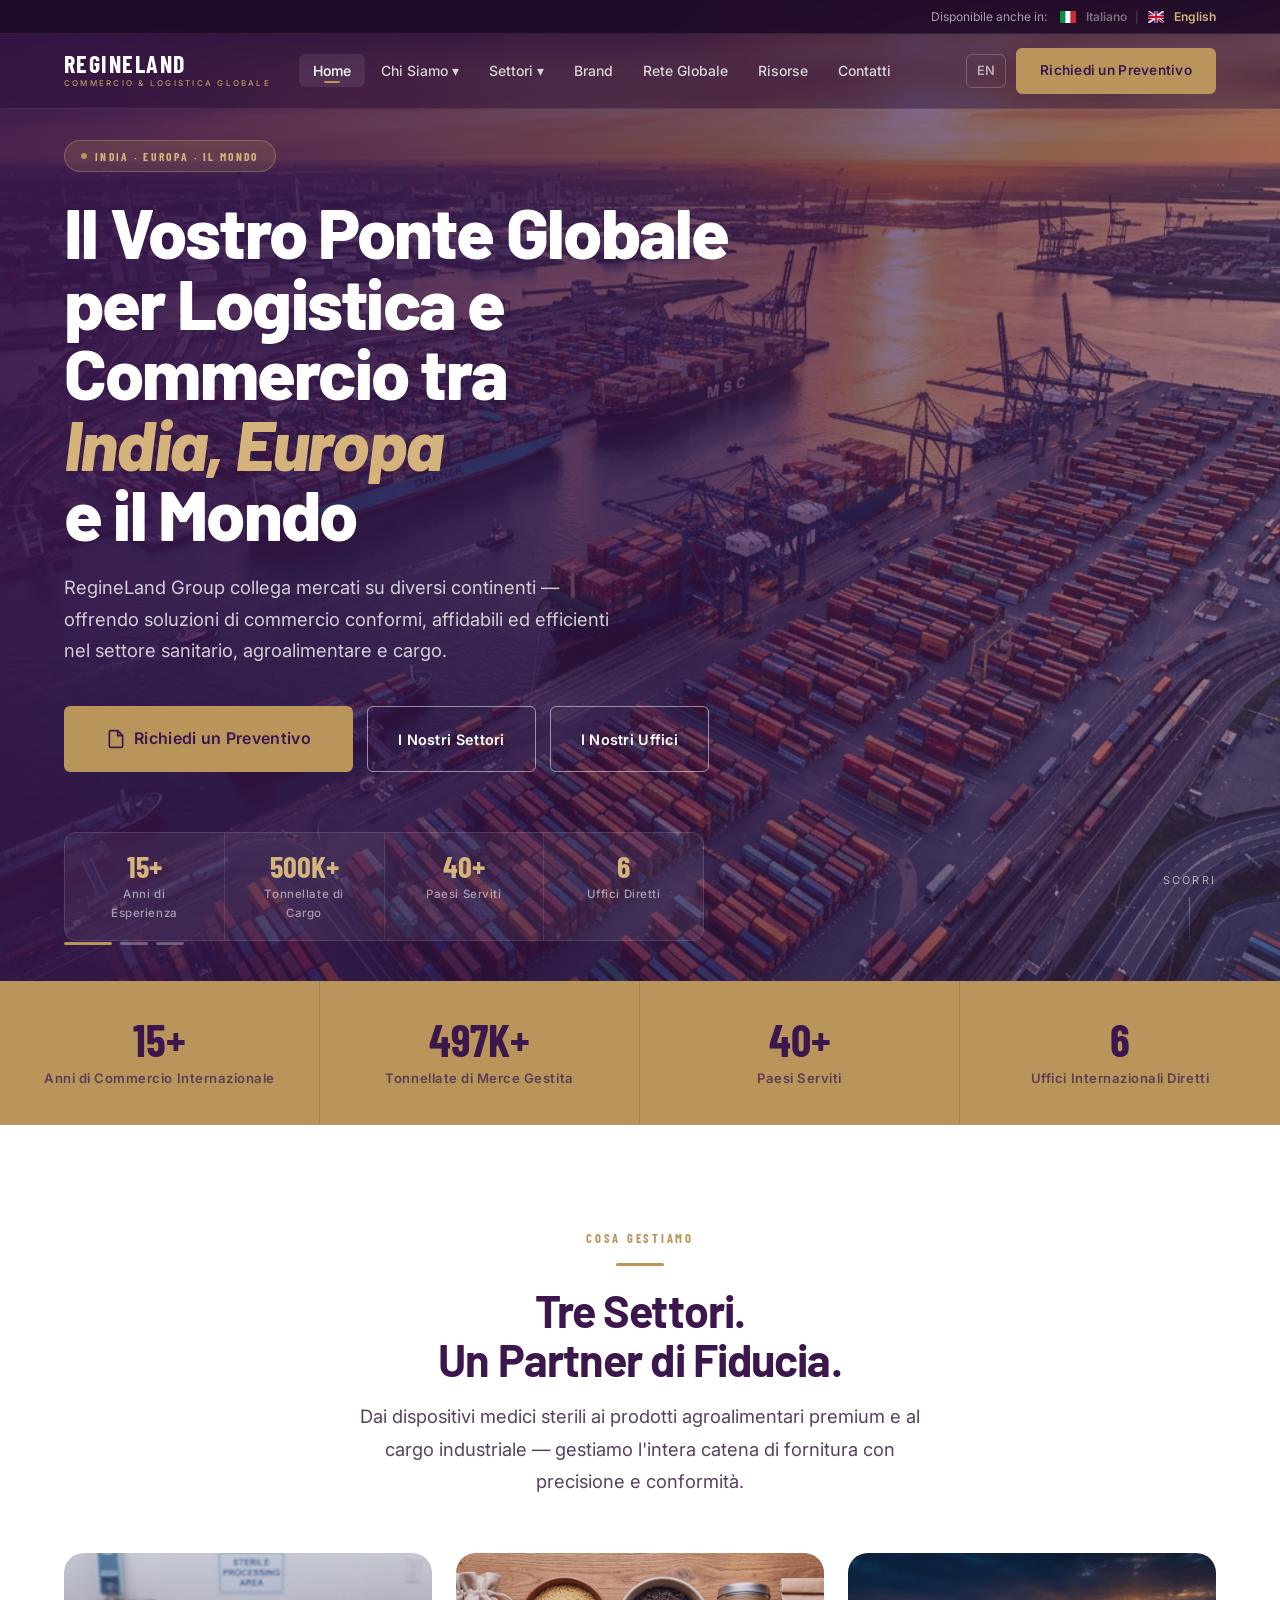
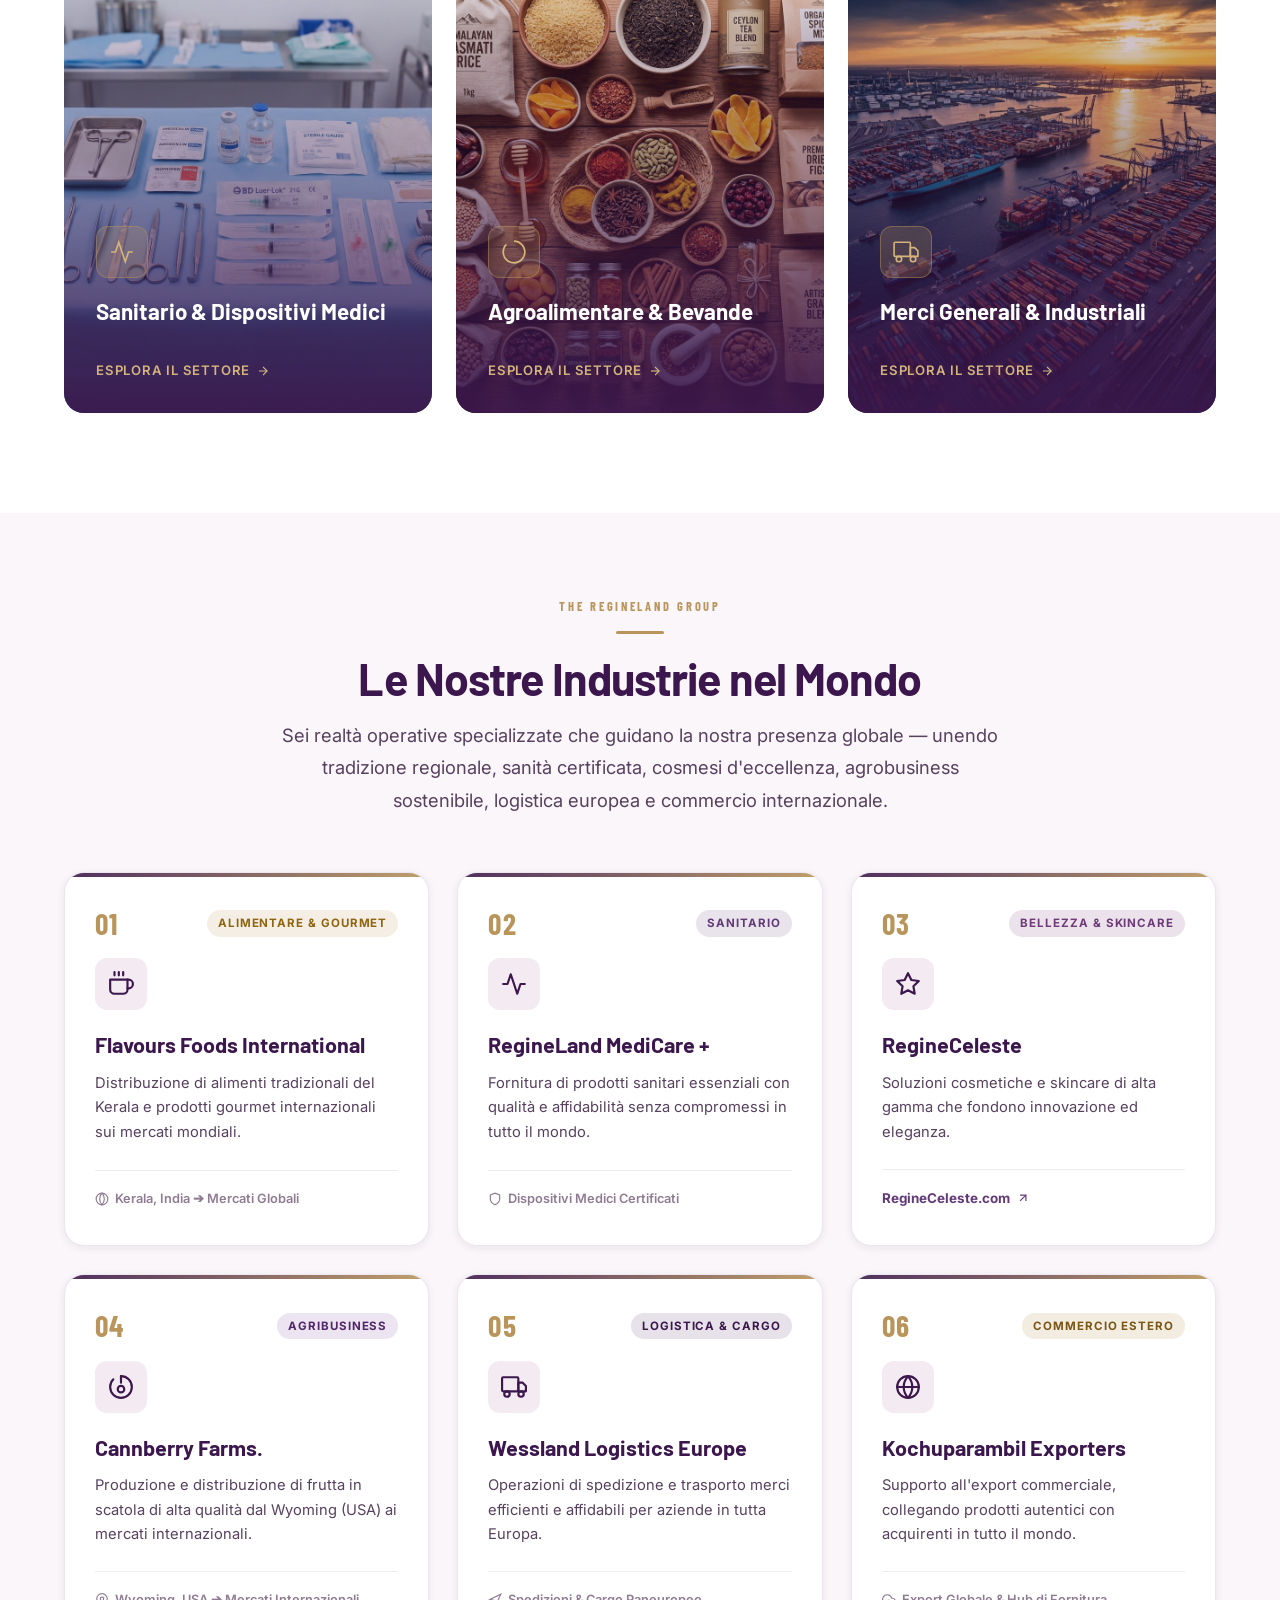
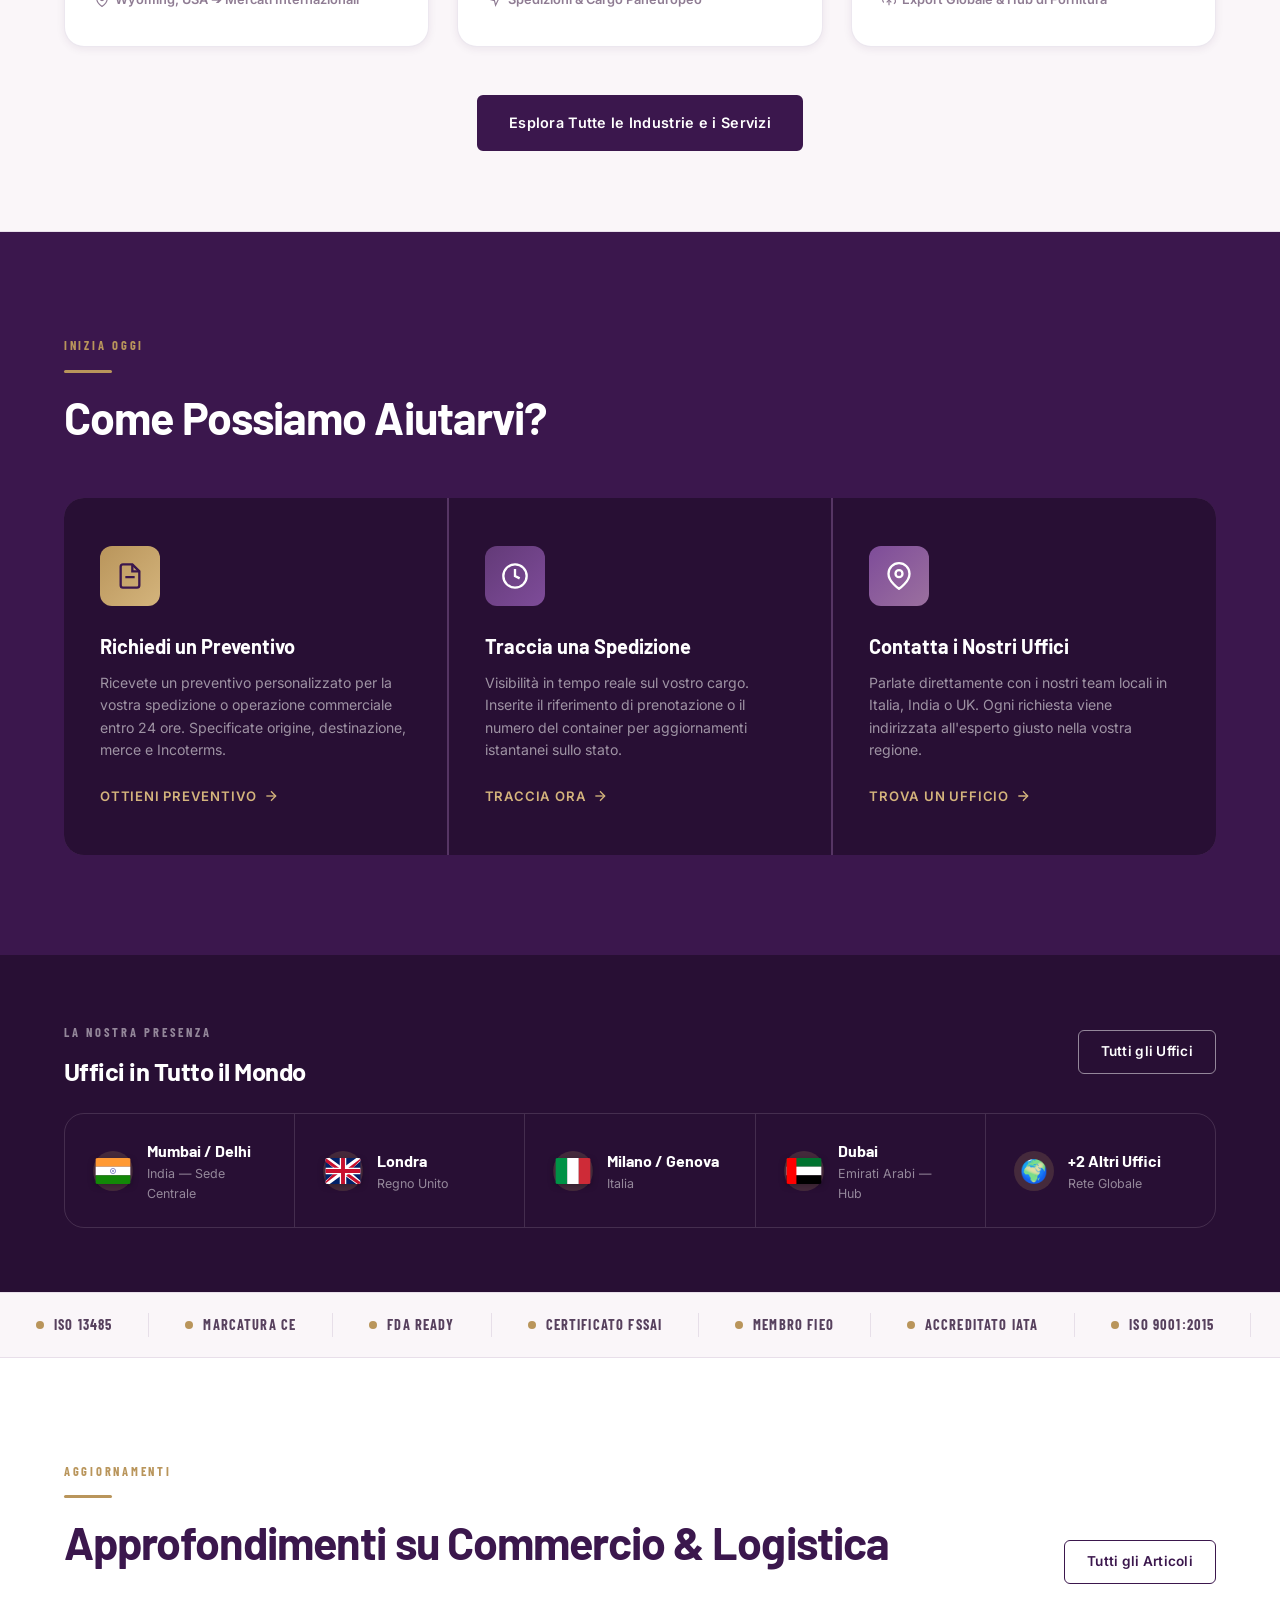
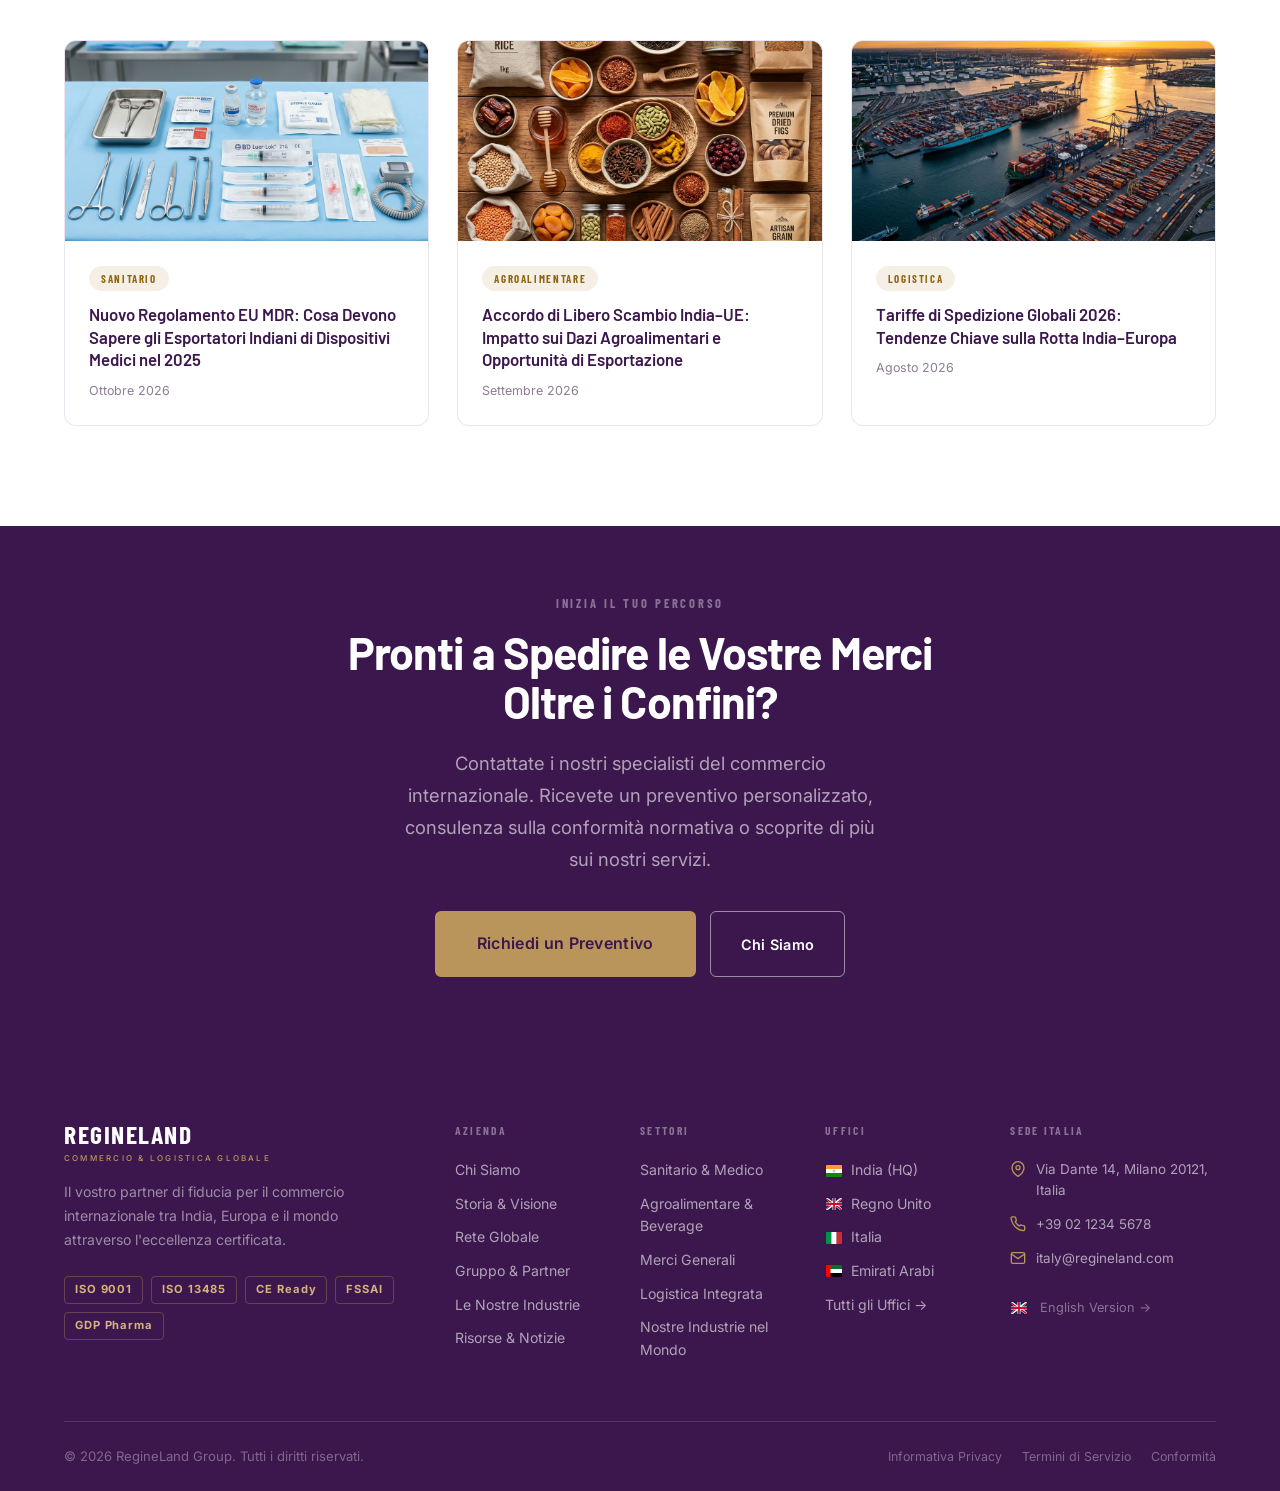
==== commit 759355be: "feat: add Italian localization and modularize site headers and footers with components.js" ====
--- a/it/index.html
+++ b/it/index.html
@@ -17,66 +17,12 @@
   <link href="https://fonts.googleapis.com/css2?family=Barlow:ital,wght@0,300;0,400;0,600;0,700;0,800;1,700&family=Barlow+Condensed:wght@600;700;800&family=Inter:wght@300;400;500;600;700&display=swap" rel="stylesheet">
   <link rel="stylesheet" href="../style.css">
 </head>
-<body>
-
-  <!-- ============ SITE HEADER ============ -->
-  <header class="site-header transparent transparent-nav" id="site-header" data-transparent="true">
-    <!-- Language Bar -->
-    <div class="lang-banner" id="lang-banner" role="navigation" aria-label="Selezione lingua">
-      <div class="lang-banner-inner">
-        <span class="lang-banner-label">Disponibile anche in:</span>
-        <div class="lang-banner-links">
-          <a href="#" id="lang-it" class="lang-link active" aria-current="page"><svg class="flag-icon" viewBox="0 0 640 480" width="16" height="12" aria-hidden="true"><rect width="213.3" height="480" fill="#009246"/><rect x="213.3" width="213.3" height="480" fill="#fff"/><rect x="426.7" width="213.3" height="480" fill="#ce2b37"/></svg>Italiano</a>
-          <span class="lang-divider" aria-hidden="true">|</span>
-          <a href="../index.html" id="lang-en" hreflang="en" class="lang-link"><svg class="flag-icon" viewBox="0 0 640 480" width="16" height="12" aria-hidden="true"><path fill="#012169" d="M0 0h640v480H0z"/><path fill="#fff" d="m75 0 245 180L565 0h75v60L435 240l205 180v60h-75L320 300 75 480H0v-60l205-180L0 60V0h75z"/><path fill="#c8102e" d="m424 288 216 156v36h-48L376 324l48-36zM640 0v12L420 180l48 36L640 48V0zM0 480v-12l220-168-48-36L0 432v48zm0-480 264 192-48 36L0 72V0z"/><path fill="#fff" d="M260 0h120v480H260zM0 180h640v120H0z"/><path fill="#c8102e" d="M284 0h72v480h-72zM0 204h640v72H0z"/></svg>English</a>
-        </div>
-      </div>
-    </div>
-
-    <!-- Navigazione principale -->
-    <nav class="navbar" id="navbar" aria-label="Navigazione principale">
-      <a href="index.html" class="nav-logo" id="nav-logo" aria-label="RegineLand Group — Home">
-        <span class="logo-main">RegineLand</span>
-        <span class="logo-tagline">Commercio &amp; Logistica Globale</span>
-      </a>
-
-      <ul class="nav-menu" id="nav-menu" role="list">
-        <li><a href="index.html" class="nav-link active" id="nav-home">Home</a></li>
-        <li class="nav-item">
-          <a href="about.html" class="nav-link" id="nav-about">Chi Siamo ▾</a>
-          <div class="nav-dropdown">
-            <a href="about.html#history" id="nav-history">Storia &amp; Visione</a>
-            <a href="about.html#network" id="nav-network-link">Rete Globale</a>
-            <a href="about.html#group" id="nav-group">Gruppo &amp; Partner</a>
-          </div>
-        </li>
-        <li class="nav-item">
-          <a href="sectors.html" class="nav-link" id="nav-sectors">Settori ▾</a>
-          <div class="nav-dropdown">
-            <a href="sectors.html#healthcare" id="nav-healthcare">🏥 Sanitario &amp; Dispositivi Medici</a>
-            <a href="sectors.html#agrifood" id="nav-agrifood">🌾 Agroalimentare &amp; Bevande</a>
-            <a href="sectors.html#cargo" id="nav-cargo">📦 Merci Generali &amp; Industriali</a>
-            <a href="sectors.html#logistics" id="nav-logistics">🚢 Logistica Integrata</a>
-            <a href="sectors.html#industries" id="nav-industries">🌐 Le Nostre Industrie nel Mondo</a>
-          </div>
-        </li>
-        <li><a href="network.html" class="nav-link" id="nav-network">Rete Globale</a></li>
-        <li><a href="resources.html" class="nav-link" id="nav-resources">Risorse</a></li>
-        <li><a href="contact.html" class="nav-link" id="nav-contact">Contatti</a></li>
-      </ul>
-
-      <div class="nav-actions">
-        <a href="../index.html" class="nav-lang" id="nav-lang-en" hreflang="en" title="English Version">EN</a>
-        <a href="contact.html#preventivo" class="btn btn-gold btn-sm" id="nav-cta">Richiedi un Preventivo</a>
-      </div>
-
-      <button class="nav-toggle" id="nav-toggle" aria-label="Apri menu" aria-expanded="false" aria-controls="nav-menu">
-        <span class="hamburger-line"></span>
-        <span class="hamburger-line"></span>
-        <span class="hamburger-line"></span>
-      </button>
-    </nav>
-  </header>
+<body data-page="home">
+
+  <!-- =============================================
+       SITE HEADER (Loaded via components.js)
+       ============================================= -->
+  <header class="site-header" id="site-header"></header>
 
   <main>
 
@@ -473,87 +419,12 @@
 
   </main>
 
-  <!-- ============ FOOTER ============ -->
-  <footer class="site-footer" id="site-footer" role="contentinfo">
-    <div class="container">
-      <div class="footer-top">
-        <div class="footer-grid" id="footer-grid">
-          <div class="footer-brand" id="footer-brand">
-            <a href="index.html" class="nav-logo footer-logo" aria-label="RegineLand Group Home">
-              <span class="logo-main">RegineLand</span>
-              <span class="logo-tagline">Commercio &amp; Logistica Globale</span>
-            </a>
-            <p class="footer-desc">Il vostro partner di fiducia per il commercio internazionale tra India, Europa e il mondo.</p>
-            <div class="footer-certifications" aria-label="Le nostre certificazioni">
-              <span class="footer-cert-badge">ISO 9001</span>
-              <span class="footer-cert-badge">ISO 13485</span>
-              <span class="footer-cert-badge">CE Ready</span>
-              <span class="footer-cert-badge">FDA</span>
-              <span class="footer-cert-badge">FSSAI</span>
-            </div>
-          </div>
-
-          <div class="footer-col" id="footer-col-company">
-            <h4 class="footer-col-title">Azienda</h4>
-            <nav class="footer-links" aria-label="Link aziendali">
-              <a href="about.html" id="footer-about">Chi Siamo</a>
-              <a href="about.html#history" id="footer-history">La Nostra Storia</a>
-              <a href="network.html" id="footer-network-link">Rete Globale</a>
-              <a href="about.html#group" id="footer-group">Gruppo &amp; Partner</a>
-              <a href="resources.html" id="footer-resources">Risorse</a>
-            </nav>
-          </div>
-
-          <div class="footer-col" id="footer-col-sectors">
-            <h4 class="footer-col-title">Settori</h4>
-            <nav class="footer-links" aria-label="Link settori">
-              <a href="sectors.html#healthcare" id="footer-healthcare">Sanitario &amp; Medico</a>
-              <a href="sectors.html#agrifood" id="footer-agrifood">Agroalimentare &amp; Beverage</a>
-              <a href="sectors.html#cargo" id="footer-cargo">Merci Generali</a>
-              <a href="sectors.html#logistics" id="footer-logistics">Logistica Integrata</a>
-              <a href="sectors.html#industries" id="footer-industries">Le Nostre Industrie</a>
-            </nav>
-          </div>
-
-          <div class="footer-col" id="footer-col-offices">
-            <h4 class="footer-col-title">Uffici</h4>
-            <nav class="footer-links" aria-label="Link uffici">
-              <a href="network.html#india" id="footer-india"><svg class="flag-icon" viewBox="0 0 640 480" width="16" height="12" aria-hidden="true"><rect width="640" height="160" fill="#f93"/><rect y="160" width="640" height="160" fill="#fff"/><rect y="320" width="640" height="160" fill="#128807"/><circle cx="320" cy="240" r="48" fill="none" stroke="#008" stroke-width="8"/><circle cx="320" cy="240" r="12" fill="#008"/></svg>India (HQ)</a>
-              <a href="network.html#uk" id="footer-uk"><svg class="flag-icon" viewBox="0 0 640 480" width="16" height="12" aria-hidden="true"><path fill="#012169" d="M0 0h640v480H0z"/><path fill="#fff" d="m75 0 245 180L565 0h75v60L435 240l205 180v60h-75L320 300 75 480H0v-60l205-180L0 60V0h75z"/><path fill="#c8102e" d="m424 288 216 156v36h-48L376 324l48-36zM640 0v12L420 180l48 36L640 48V0zM0 480v-12l220-168-48-36L0 432v48zm0-480 264 192-48 36L0 72V0z"/><path fill="#fff" d="M260 0h120v480H260zM0 180h640v120H0z"/><path fill="#c8102e" d="M284 0h72v480h-72zM0 204h640v72H0z"/></svg>Regno Unito</a>
-              <a href="network.html#italy" id="footer-italy"><svg class="flag-icon" viewBox="0 0 640 480" width="16" height="12" aria-hidden="true"><rect width="213.3" height="480" fill="#009246"/><rect x="213.3" width="213.3" height="480" fill="#fff"/><rect x="426.7" width="213.3" height="480" fill="#ce2b37"/></svg>Italia</a>
-              <a href="network.html#uae" id="footer-uae"><svg class="flag-icon" viewBox="0 0 640 480" width="16" height="12" aria-hidden="true"><rect width="640" height="160" fill="#00732f"/><rect y="160" width="640" height="160" fill="#fff"/><rect y="320" width="640" height="160" fill="#000"/><rect width="180" height="480" fill="#f00"/></svg>Emirati Arabi</a>
-              <a href="network.html" id="footer-all-offices">Tutti gli Uffici &rarr;</a>
-            </nav>
-          </div>
-
-          <div class="footer-col" id="footer-col-contact">
-            <h4 class="footer-col-title">Sede Italia</h4>
-            <div class="footer-contact-item" id="footer-addr">
-              <svg xmlns="http://www.w3.org/2000/svg" viewBox="0 0 24 24" fill="none" stroke="currentColor" stroke-width="2" width="16" height="16"><path d="M21 10c0 7-9 13-9 13s-9-6-9-13a9 9 0 0 1 18 0z"/><circle cx="12" cy="10" r="3"/></svg>
-              <span>Via Dante 14, Milano 20121, Italia</span>
-            </div>
-            <div class="footer-contact-item" id="footer-phone">
-              <svg xmlns="http://www.w3.org/2000/svg" viewBox="0 0 24 24" fill="none" stroke="currentColor" stroke-width="2" width="16" height="16"><path d="M22 16.92v3a2 2 0 0 1-2.18 2 19.79 19.79 0 0 1-8.63-3.07A19.5 19.5 0 0 1 4.69 12 19.79 19.79 0 0 1 1.61 3.4 2 2 0 0 1 3.6 1.21h3a2 2 0 0 1 2 1.72c.13.96.36 1.9.7 2.81a2 2 0 0 1-.45 2.11L7.91 8.91a16 16 0 0 0 6.07 6.07l.86-.86a2 2 0 0 1 2.11-.45c.9.34 1.85.57 2.81.7A2 2 0 0 1 22 16.92z"/></svg>
-              <span><a href="tel:+390212345678">+39 02 1234 5678</a></span>
-            </div>
-            <div class="footer-contact-item" id="footer-email">
-              <svg xmlns="http://www.w3.org/2000/svg" viewBox="0 0 24 24" fill="none" stroke="currentColor" stroke-width="2" width="16" height="16"><path d="M4 4h16c1.1 0 2 .9 2 2v12c0 1.1-.9 2-2 2H4c-1.1 0-2-.9-2-2V6c0-1.1.9-2 2-2z"/><polyline points="22,6 12,13 2,6"/></svg>
-              <span><a href="mailto:italy@regineland.com">italy@regineland.com</a></span>
-            </div>
-          </div>
-        </div>
-      </div>
-      <div class="footer-bottom">
-        <p class="footer-copy">&copy; <span id="current-year"></span> RegineLand Group. Tutti i diritti riservati.</p>
-        <nav class="footer-legal">
-          <a href="resources.html#compliance">Informativa Privacy</a>
-          <a href="resources.html#terms">Termini di Servizio</a>
-          <a href="contact.html">Conformità</a>
-        </nav>
-      </div>
-    </div>
-  </footer>
-
+  <!-- =============================================
+       SITE FOOTER (Loaded via components.js)
+       ============================================= -->
+  <footer class="site-footer" id="site-footer" role="contentinfo"></footer>
+
+  <script src="../components.js"></script>
   <script src="../script.js"></script>
 </body>
 </html>
--- a/style.css
+++ b/style.css
@@ -8,39 +8,58 @@
 
 /* ---- Design Tokens ---- */
 :root {
-  /* Brand Colors */
-  --navy:        #0d1b35;
-  --navy-2:      #152040;
-  --navy-3:      #1d2e55;
-  --navy-light:  #243468;
-  --gold:        #c8993a;
-  --gold-light:  #e0b55a;
-  --gold-pale:   #f5e4bb;
-  --blue:        #1a5fa8;
-  --blue-light:  #2d82d6;
-  --sky:         #e8f3ff;
-
-  /* Neutral */
-  --white:       #ffffff;
-  --off-white:   #f7f8fc;
-  --light-gray:  #eef0f5;
-  --gray:        #8a93a8;
-  --dark-gray:   #3d4660;
-  --charcoal:    #1e2540;
+  /* Swatch Palette Tokens */
+  --soft-ivory:  #F4EAF2; /* Soft Ivory */
+  --mauve:       #9B709F; /* Mauve */
+  --violet:      #633A78; /* Royal Violet */
+  --plum:        #3B174D; /* Deep Plum */
+  --gold:        #B9955B; /* Old Gold */
+
+  /* Palette Tonal Variations */
+  --plum-deep:   #1E0A27; /* Darkest Plum */
+  --plum-dark:   #280F34; /* Dark Plum */
+  --plum-mid:    #4A1E60; /* Medium Plum */
+  --plum-light:  #5D2678; /* Accent Plum */
+
+  --violet-light:#7E4C99;
+  --violet-pale: #ECE2EF;
+
+  --mauve-light: #B893BC;
+  --mauve-pale:  #F0E5F2;
+
+  --gold-light:  #D4B47C; /* Soft Antique Gold */
+  --gold-pale:   #F5EBD9; /* Warm Pale Gold */
+
+  /* Aliases for Site Components */
+  --navy:        var(--plum);
+  --navy-2:      var(--plum-dark);
+  --navy-3:      var(--plum-mid);
+  --navy-light:  var(--plum-light);
+  --blue:        var(--violet);
+  --blue-light:  var(--violet-light);
+  --sky:         var(--soft-ivory);
+
+  /* Neutral & Base */
+  --white:       #FFFFFF;
+  --off-white:   #FAF6F9; /* Subtle blush ivory */
+  --light-gray:  #F1E8EF;
+  --gray:        #948496;
+  --dark-gray:   #4F3B54;
+  --charcoal:    #2C1635;
 
   /* Semantic */
-  --text-primary:   #0d1b35;
-  --text-secondary: #4a5474;
-  --text-muted:     #8a93a8;
-  --text-light:     rgba(255,255,255,0.88);
-  --text-muted-light: rgba(255,255,255,0.55);
+  --text-primary:   #260D33;
+  --text-secondary: #57415E;
+  --text-muted:     #8F7C93;
+  --text-light:     rgba(255,255,255,0.92);
+  --text-muted-light: rgba(244,234,242,0.65);
 
   /* Surface */
-  --surface-light:  #ffffff;
-  --surface-off:    #f7f8fc;
-  --surface-dark:   #0d1b35;
-  --border-light:   rgba(0,0,0,0.08);
-  --border-dark:    rgba(255,255,255,0.1);
+  --surface-light:  #FFFFFF;
+  --surface-off:    #FAF6F9;
+  --surface-dark:   #3B174D;
+  --border-light:   rgba(99,58,120,0.12);
+  --border-dark:    rgba(244,234,242,0.14);
 
   /* Spacing & Layout */
   --lang-h:        34px;
@@ -61,10 +80,10 @@
   --radius-md:   12px;
   --radius-lg:   20px;
   --radius-xl:   32px;
-  --shadow-sm:   0 2px 8px rgba(13,27,53,0.08);
-  --shadow-md:   0 6px 24px rgba(13,27,53,0.12);
-  --shadow-lg:   0 16px 48px rgba(13,27,53,0.18);
-  --shadow-gold: 0 8px 32px rgba(200,153,58,0.25);
+  --shadow-sm:   0 2px 8px rgba(59,23,77,0.08);
+  --shadow-md:   0 6px 24px rgba(59,23,77,0.14);
+  --shadow-lg:   0 16px 48px rgba(59,23,77,0.22);
+  --shadow-gold: 0 8px 32px rgba(185,149,91,0.30);
   --transition:  0.3s cubic-bezier(0.4,0,0.2,1);
   --transition-fast: 0.15s cubic-bezier(0.4,0,0.2,1);
 }
@@ -226,13 +245,13 @@
   transition: background-color var(--transition), border-color var(--transition), box-shadow var(--transition);
 }
 .site-header.transparent {
-  background: rgba(13, 27, 53, 0.45);
+  background: rgba(40, 15, 52, 0.45);
   backdrop-filter: blur(12px);
   -webkit-backdrop-filter: blur(12px);
   border-bottom: 1px solid rgba(255, 255, 255, 0.08);
 }
 .site-header.solid {
-  background: rgba(13, 27, 53, 0.98);
+  background: rgba(40, 15, 52, 0.98);
   backdrop-filter: blur(20px);
   -webkit-backdrop-filter: blur(20px);
   border-bottom: 1px solid var(--border-dark);
@@ -241,7 +260,7 @@
 
 /* Language Bar */
 .lang-banner {
-  background: rgba(9, 18, 36, 0.85);
+  background: rgba(30, 10, 39, 0.88);
   border-bottom: 1px solid rgba(255, 255, 255, 0.08);
   height: var(--lang-h);
   line-height: var(--lang-h);
@@ -249,7 +268,7 @@
   transition: background var(--transition-fast);
 }
 .site-header.solid .lang-banner {
-  background: rgba(8, 16, 32, 0.96);
+  background: rgba(30, 10, 39, 0.96);
   border-bottom-color: rgba(255, 255, 255, 0.06);
 }
 .lang-banner-inner {
@@ -447,9 +466,9 @@
   content: ''; position: absolute; inset: 0;
   background: linear-gradient(
     110deg,
-    rgba(13,27,53,0.88) 0%,
-    rgba(13,27,53,0.60) 55%,
-    rgba(13,27,53,0.35) 100%
+    rgba(59,23,77,0.92) 0%,
+    rgba(59,23,77,0.68) 55%,
+    rgba(99,58,120,0.40) 100%
   );
 }
 /* Hero Content */
@@ -466,8 +485,8 @@
 }
 .hero-badge {
   display: inline-flex; align-items: center; gap: 8px;
-  background: rgba(200,153,58,0.15);
-  border: 1px solid rgba(200,153,58,0.4);
+  background: rgba(185,149,91,0.18);
+  border: 1px solid rgba(185,149,91,0.45);
   border-radius: 100px;
   padding: 6px 16px;
   font-family: var(--font-condensed);
@@ -567,12 +586,12 @@
 }
 .stat-block {
   padding: 36px 32px;
-  border-right: 1px solid rgba(13,27,53,0.15);
+  border-right: 1px solid rgba(59,23,77,0.14);
   text-align: center;
   transition: background var(--transition-fast);
 }
 .stat-block:last-child { border-right: none; }
-.stat-block:hover { background: rgba(13,27,53,0.06); }
+.stat-block:hover { background: rgba(99,58,120,0.06); }
 .stat-big {
   font-family: var(--font-condensed);
   font-size: 2.8rem; font-weight: 700;
@@ -582,7 +601,7 @@
 }
 .stat-desc {
   font-size: 0.82rem; font-weight: 600;
-  color: rgba(13,27,53,0.65);
+  color: rgba(59,23,77,0.70);
   letter-spacing: 0.04em;
 }
 
@@ -614,11 +633,11 @@
 .sector-card:hover .sector-card-img { transform: scale(1.06); }
 .sector-card-overlay {
   position: absolute; inset: 0;
-  background: linear-gradient(0deg, rgba(13,27,53,0.92) 0%, rgba(13,27,53,0.4) 50%, rgba(13,27,53,0.1) 100%);
+  background: linear-gradient(0deg, rgba(59,23,77,0.94) 0%, rgba(59,23,77,0.45) 50%, rgba(99,58,120,0.12) 100%);
   transition: background var(--transition);
 }
 .sector-card:hover .sector-card-overlay {
-  background: linear-gradient(0deg, rgba(13,27,53,0.96) 0%, rgba(13,27,53,0.55) 60%, rgba(13,27,53,0.1) 100%);
+  background: linear-gradient(0deg, rgba(40,15,52,0.98) 0%, rgba(59,23,77,0.60) 60%, rgba(99,58,120,0.18) 100%);
 }
 .sector-card-body {
   position: absolute; inset: 0;
@@ -627,15 +646,15 @@
 }
 .sector-card-icon {
   width: 52px; height: 52px;
-  background: rgba(200,153,58,0.2);
-  border: 1px solid rgba(200,153,58,0.4);
+  background: rgba(185,149,91,0.22);
+  border: 1px solid rgba(185,149,91,0.45);
   border-radius: var(--radius-md);
   display: flex; align-items: center; justify-content: center;
   color: var(--gold-light);
   margin-bottom: 16px;
   transition: background var(--transition);
 }
-.sector-card:hover .sector-card-icon { background: rgba(200,153,58,0.35); }
+.sector-card:hover .sector-card-icon { background: rgba(185,149,91,0.38); }
 .sector-card-icon svg { width: 26px; height: 26px; }
 .sector-card-name {
   font-family: var(--font-display);
@@ -692,8 +711,8 @@
 }
 .quick-action-card:hover .qa-icon { transform: scale(1.05); }
 .qa-icon-gold { background: linear-gradient(135deg, var(--gold), var(--gold-light)); color: var(--navy); }
-.qa-icon-blue { background: linear-gradient(135deg, var(--blue), var(--blue-light)); color: var(--white); }
-.qa-icon-teal { background: linear-gradient(135deg, #1a7a6e, #26b5a5); color: var(--white); }
+.qa-icon-blue { background: linear-gradient(135deg, var(--violet), var(--violet-light)); color: var(--white); }
+.qa-icon-teal { background: linear-gradient(135deg, var(--violet-light), var(--mauve)); color: var(--white); }
 .qa-icon svg { width: 28px; height: 28px; }
 .qa-title {
   font-family: var(--font-display);
@@ -798,7 +817,7 @@
 .office-pill:hover { background: rgba(255,255,255,0.04); }
 .office-flag {
   width: 40px; height: 40px; border-radius: 50%;
-  background: rgba(200,153,58,0.15);
+  background: rgba(185,149,91,0.20);
   display: flex; align-items: center; justify-content: center;
   font-size: 1.4rem; flex-shrink: 0;
 }
@@ -859,7 +878,7 @@
 .news-card:hover {
   transform: translateY(-4px);
   box-shadow: var(--shadow-md);
-  border-color: rgba(13,27,53,0.15);
+  border-color: rgba(99,58,120,0.22);
 }
 .news-card-img {
   height: 200px;
@@ -872,8 +891,8 @@
   font-family: var(--font-condensed);
   font-size: 0.68rem; font-weight: 700;
   letter-spacing: 0.15em; text-transform: uppercase;
-  color: var(--gold);
-  background: rgba(200,153,58,0.1);
+  color: #8F6511;
+  background: rgba(185,149,91,0.15);
   border-radius: 100px;
   padding: 4px 12px;
   margin-bottom: 12px;
@@ -913,7 +932,7 @@
   content: '';
   position: absolute; top: 0; right: 0;
   width: 50%; height: 100%;
-  background: linear-gradient(135deg, transparent 0%, rgba(200,153,58,0.06) 100%);
+  background: linear-gradient(135deg, transparent 0%, rgba(185,149,91,0.10) 100%);
 }
 .page-header-eyebrow { color: var(--gold-light); }
 .page-header-title {
@@ -942,7 +961,7 @@
 .timeline { position: relative; padding-left: 40px; }
 .timeline::before {
   content: ''; position: absolute; left: 12px; top: 0; bottom: 0;
-  width: 2px; background: linear-gradient(to bottom, var(--gold), var(--blue), var(--gold));
+  width: 2px; background: linear-gradient(to bottom, var(--gold), var(--violet), var(--gold));
   opacity: 0.3;
 }
 .timeline-item { position: relative; margin-bottom: 48px; }
@@ -956,7 +975,7 @@
 }
 .timeline-dot.active {
   background: var(--gold);
-  box-shadow: 0 0 0 6px rgba(200,153,58,0.15);
+  box-shadow: 0 0 0 6px rgba(185,149,91,0.22);
 }
 .timeline-year {
   font-family: var(--font-condensed);
@@ -1031,14 +1050,14 @@
   width: 14px; height: 14px;
   background: var(--gold);
   border-radius: 50%;
-  border: 3px solid rgba(200,153,58,0.3);
-  box-shadow: 0 0 0 6px rgba(200,153,58,0.1);
+  border: 3px solid rgba(185,149,91,0.35);
+  box-shadow: 0 0 0 6px rgba(185,149,91,0.15);
   animation: pin-pulse 2s infinite;
 }
 .map-pin-label {
   font-size: 0.7rem; font-weight: 700;
   color: var(--white);
-  background: rgba(13,27,53,0.85);
+  background: rgba(40,15,52,0.92);
   border: 1px solid var(--gold);
   border-radius: 4px;
   padding: 3px 8px;
@@ -1101,7 +1120,7 @@
 .compliance-badge {
   display: inline-flex; align-items: center; gap: 6px;
   background: var(--sky);
-  border: 1px solid rgba(26,95,168,0.2);
+  border: 1px solid rgba(99,58,120,0.22);
   border-radius: 100px;
   padding: 6px 14px;
   font-size: 0.78rem; font-weight: 600;
@@ -1122,7 +1141,7 @@
   transition: all var(--transition-fast);
 }
 .service-item:hover {
-  border-color: rgba(13,27,53,0.2);
+  border-color: rgba(99,58,120,0.25);
   background: var(--white);
   box-shadow: var(--shadow-sm);
 }
@@ -1177,7 +1196,7 @@
 .industry-card:hover {
   transform: translateY(-6px);
   box-shadow: var(--shadow-lg);
-  border-color: rgba(200, 153, 58, 0.4);
+  border-color: rgba(185, 149, 91, 0.45);
 }
 .industry-card:hover::before {
   height: 6px;
@@ -1205,28 +1224,28 @@
   border-radius: 20px;
 }
 .badge-food {
-  background: rgba(224, 138, 46, 0.12);
-  color: #b86214;
+  background: rgba(185, 149, 91, 0.16);
+  color: #8F6511;
 }
 .badge-healthcare {
-  background: rgba(26, 95, 168, 0.12);
-  color: var(--blue);
+  background: rgba(99, 58, 120, 0.14);
+  color: #633A78;
 }
 .badge-beauty {
-  background: rgba(184, 76, 136, 0.12);
-  color: #9c2770;
+  background: rgba(155, 112, 159, 0.20);
+  color: #6E3B78;
 }
 .badge-agri {
-  background: rgba(46, 138, 74, 0.12);
-  color: #236e3c;
+  background: rgba(126, 76, 153, 0.15);
+  color: #522769;
 }
 .badge-logistics {
-  background: rgba(13, 27, 53, 0.1);
-  color: var(--navy);
+  background: rgba(59, 23, 77, 0.12);
+  color: #3B174D;
 }
 .badge-trade {
-  background: rgba(200, 153, 58, 0.16);
-  color: #8f6511;
+  background: rgba(185, 149, 91, 0.18);
+  color: #7A5714;
 }
 .industry-card-icon {
   width: 52px;
@@ -1347,22 +1366,22 @@
   background-position: center;
 }
 .brand-card-visual.food-bg {
-  background: linear-gradient(135deg, #422800 0%, #8b4e05 100%);
+  background: linear-gradient(135deg, #4A2810 0%, #B9955B 100%);
 }
 .brand-card-visual.healthcare-bg {
-  background: linear-gradient(135deg, #092c48 0%, #175e9b 100%);
+  background: linear-gradient(135deg, #3B174D 0%, #633A78 100%);
 }
 .brand-card-visual.beauty-bg {
-  background: linear-gradient(135deg, #441738 0%, #8d2e6b 100%);
+  background: linear-gradient(135deg, #4A1E60 0%, #9B709F 100%);
 }
 .brand-card-visual.agri-bg {
-  background: linear-gradient(135deg, #183e20 0%, #2f7a42 100%);
+  background: linear-gradient(135deg, #2D1A35 0%, #7E4C99 100%);
 }
 .brand-card-visual.logistics-bg {
-  background: linear-gradient(135deg, #0d1b35 0%, #1e3567 100%);
+  background: linear-gradient(135deg, #280F34 0%, #5D2678 100%);
 }
 .brand-card-visual.trade-bg {
-  background: linear-gradient(135deg, #3d2f09 0%, #7d6013 100%);
+  background: linear-gradient(135deg, #3B174D 0%, #B9955B 100%);
 }
 .brand-card-body {
   padding: 28px;
@@ -1451,7 +1470,7 @@
 .office-card:hover {
   transform: translateY(-4px);
   box-shadow: var(--shadow-md);
-  border-color: rgba(13,27,53,0.2);
+  border-color: rgba(59,23,77,0.25);
 }
 .office-card-header {
   background: var(--navy);
@@ -1537,7 +1556,7 @@
 .form-input:focus, .form-textarea:focus, .form-select:focus {
   border-color: var(--blue);
   background: var(--white);
-  box-shadow: 0 0 0 3px rgba(26,95,168,0.08);
+  box-shadow: 0 0 0 3px rgba(99,58,120,0.12);
 }
 .form-textarea { resize: vertical; min-height: 130px; }
 .form-select { background-image: url("data:image/svg+xml,%3Csvg xmlns='http://www.w3.org/2000/svg' width='16' height='16' viewBox='0 0 24 24' fill='none' stroke='%238a93a8' stroke-width='2' stroke-linecap='round' stroke-linejoin='round'%3E%3Cpolyline points='6 9 12 15 18 9'%3E%3C/polyline%3E%3C/svg%3E"); background-repeat: no-repeat; background-position: right 14px center; padding-right: 44px; cursor: pointer; }
@@ -1576,11 +1595,11 @@
 }
 .download-card:hover {
   box-shadow: var(--shadow-sm);
-  border-color: rgba(13,27,53,0.2);
+  border-color: rgba(59,23,77,0.25);
 }
 .download-icon {
   width: 52px; height: 52px; flex-shrink: 0;
-  background: linear-gradient(135deg, #e8463a, #cc2d23);
+  background: linear-gradient(135deg, var(--plum), var(--violet));
   border-radius: var(--radius-sm);
   display: flex; align-items: center; justify-content: center;
   color: var(--white);
@@ -1597,7 +1616,7 @@
   display: flex; align-items: center; gap: 6px;
   padding: 9px 18px;
   background: var(--sky);
-  border: 1px solid rgba(26,95,168,0.2);
+  border: 1px solid rgba(99,58,120,0.22);
   border-radius: var(--radius-sm);
   font-size: 0.82rem; font-weight: 600;
   color: var(--blue);
@@ -1636,7 +1655,7 @@
   font-size: 0.7rem; font-weight: 700;
   letter-spacing: 0.08em;
   color: var(--gold-light);
-  border: 1px solid rgba(200,153,58,0.3);
+  border: 1px solid rgba(185,149,91,0.35);
   border-radius: 4px;
   padding: 4px 10px;
 }
@@ -1725,12 +1744,12 @@
   to { transform: translateX(-50%); }
 }
 @keyframes pulse-dot {
-  0%, 100% { box-shadow: 0 0 0 0 rgba(200,153,58,0.4); }
-  50% { box-shadow: 0 0 0 8px rgba(200,153,58,0); }
+  0%, 100% { box-shadow: 0 0 0 0 rgba(185,149,91,0.45); }
+  50% { box-shadow: 0 0 0 8px rgba(185,149,91,0); }
 }
 @keyframes pin-pulse {
-  0%, 100% { box-shadow: 0 0 0 0 rgba(200,153,58,0.5); }
-  70% { box-shadow: 0 0 0 10px rgba(200,153,58,0); }
+  0%, 100% { box-shadow: 0 0 0 0 rgba(185,149,91,0.55); }
+  70% { box-shadow: 0 0 0 10px rgba(185,149,91,0); }
 }
 @keyframes countUp {
   from { opacity: 0; transform: translateY(10px); }
@@ -1755,7 +1774,7 @@
   .nav-logo { order: 1; }
   .nav-menu {
     position: fixed; top: var(--header-h); left: 0; right: 0;
-    background: rgba(13,27,53,0.98);
+    background: rgba(40,15,52,0.98);
     backdrop-filter: blur(20px);
     -webkit-backdrop-filter: blur(20px);
     flex-direction: column; align-items: flex-start;
@@ -1773,7 +1792,7 @@
   .nav-link { width: 100%; padding: 12px 16px; font-size: 0.95rem; }
   .nav-dropdown { position: static; opacity: 1; visibility: visible; transform: none; box-shadow: none; background: rgba(255,255,255,0.04); margin-top: 4px; width: 100%; }
   .stats-band-inner { grid-template-columns: 1fr 1fr; }
-  .stat-block { border-bottom: 1px solid rgba(13,27,53,0.15); }
+  .stat-block { border-bottom: 1px solid rgba(59,23,77,0.15); }
   .why-grid { grid-template-columns: 1fr; }
   .why-visual { display: none; }
   .sector-header-grid { grid-template-columns: 1fr; }
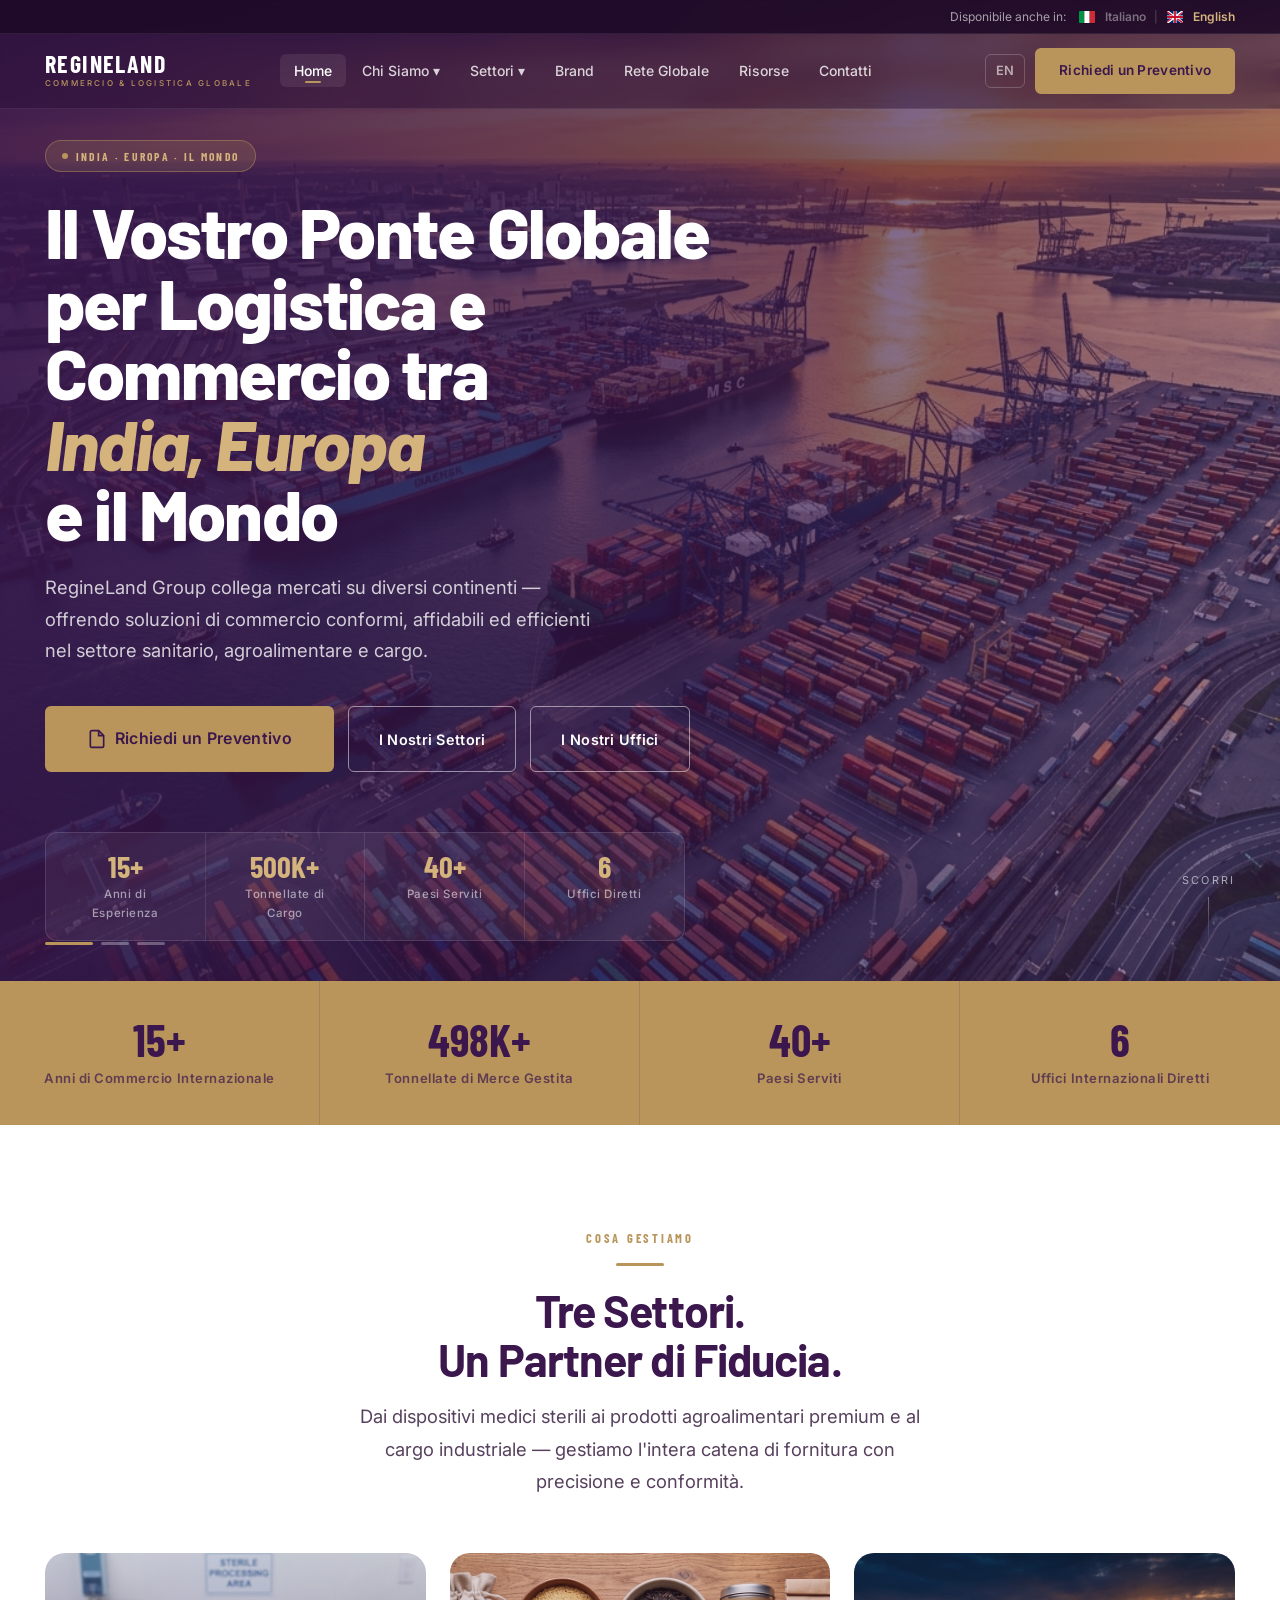
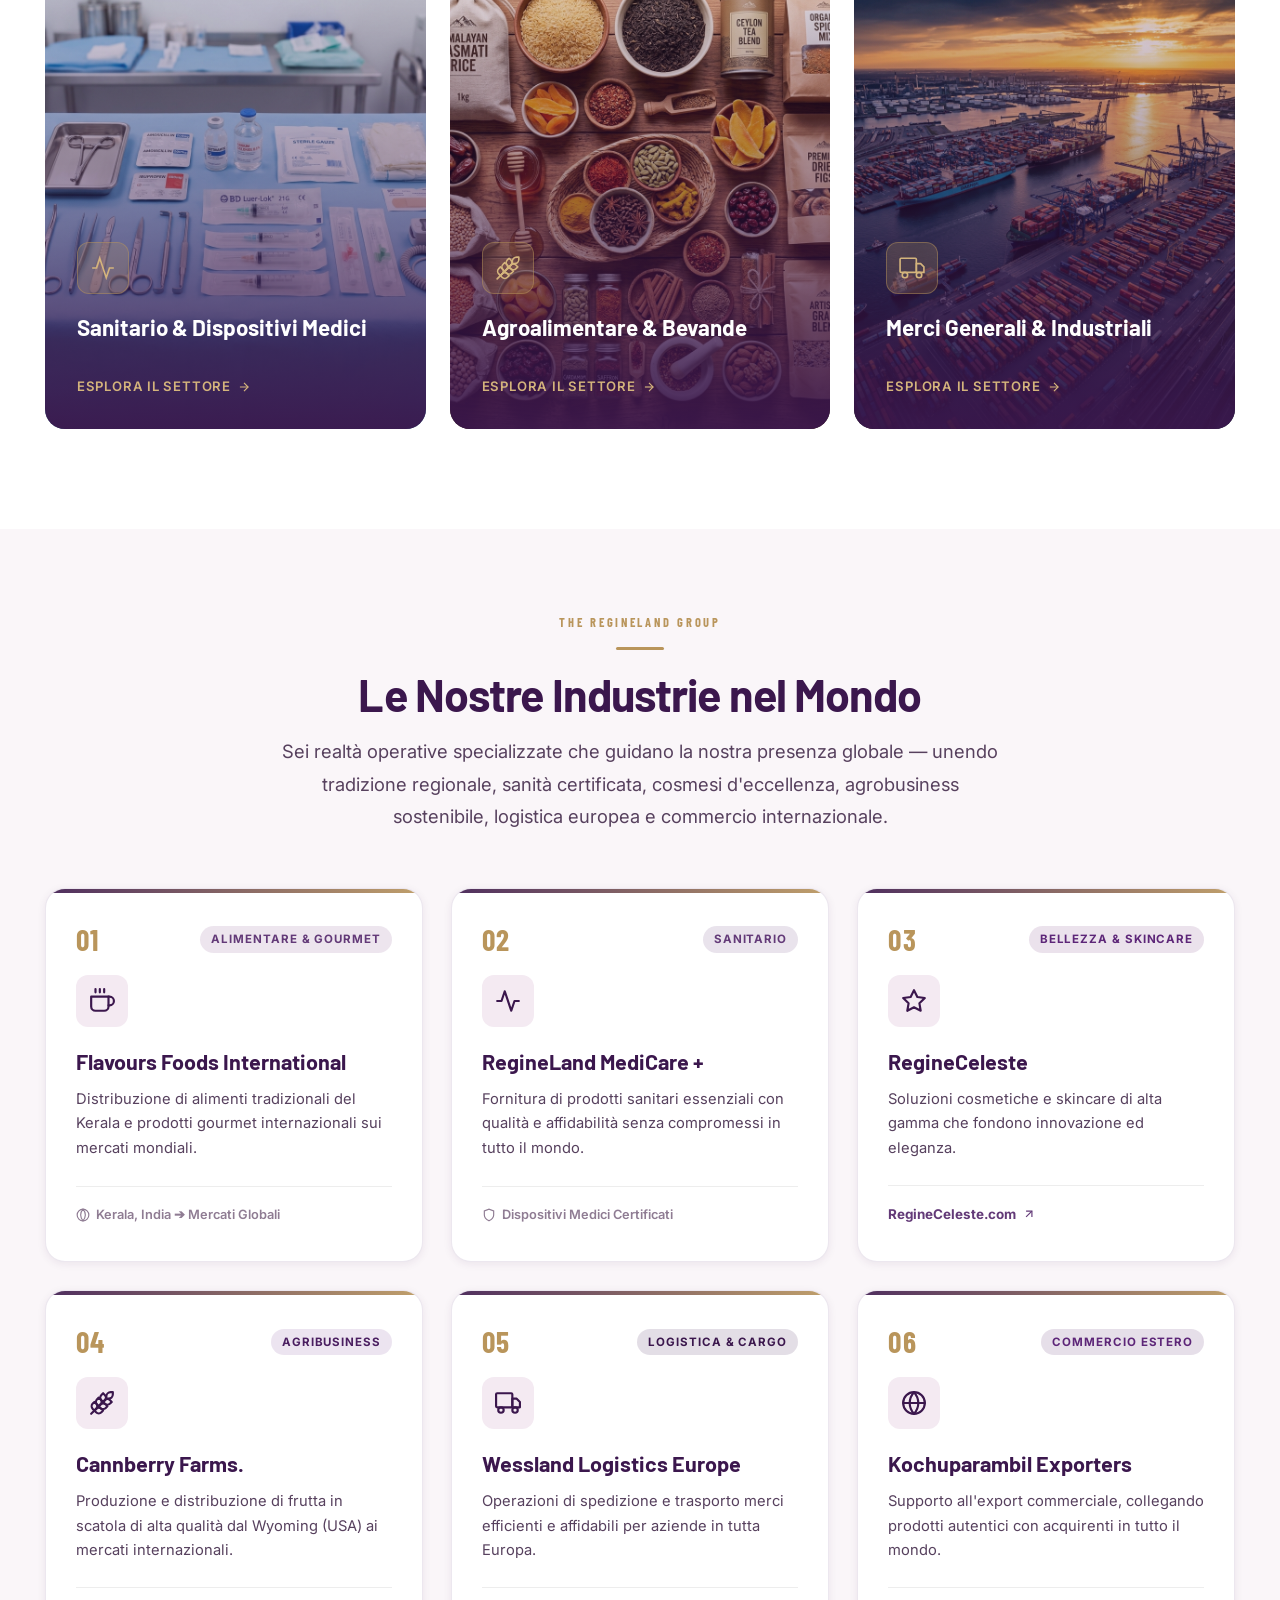
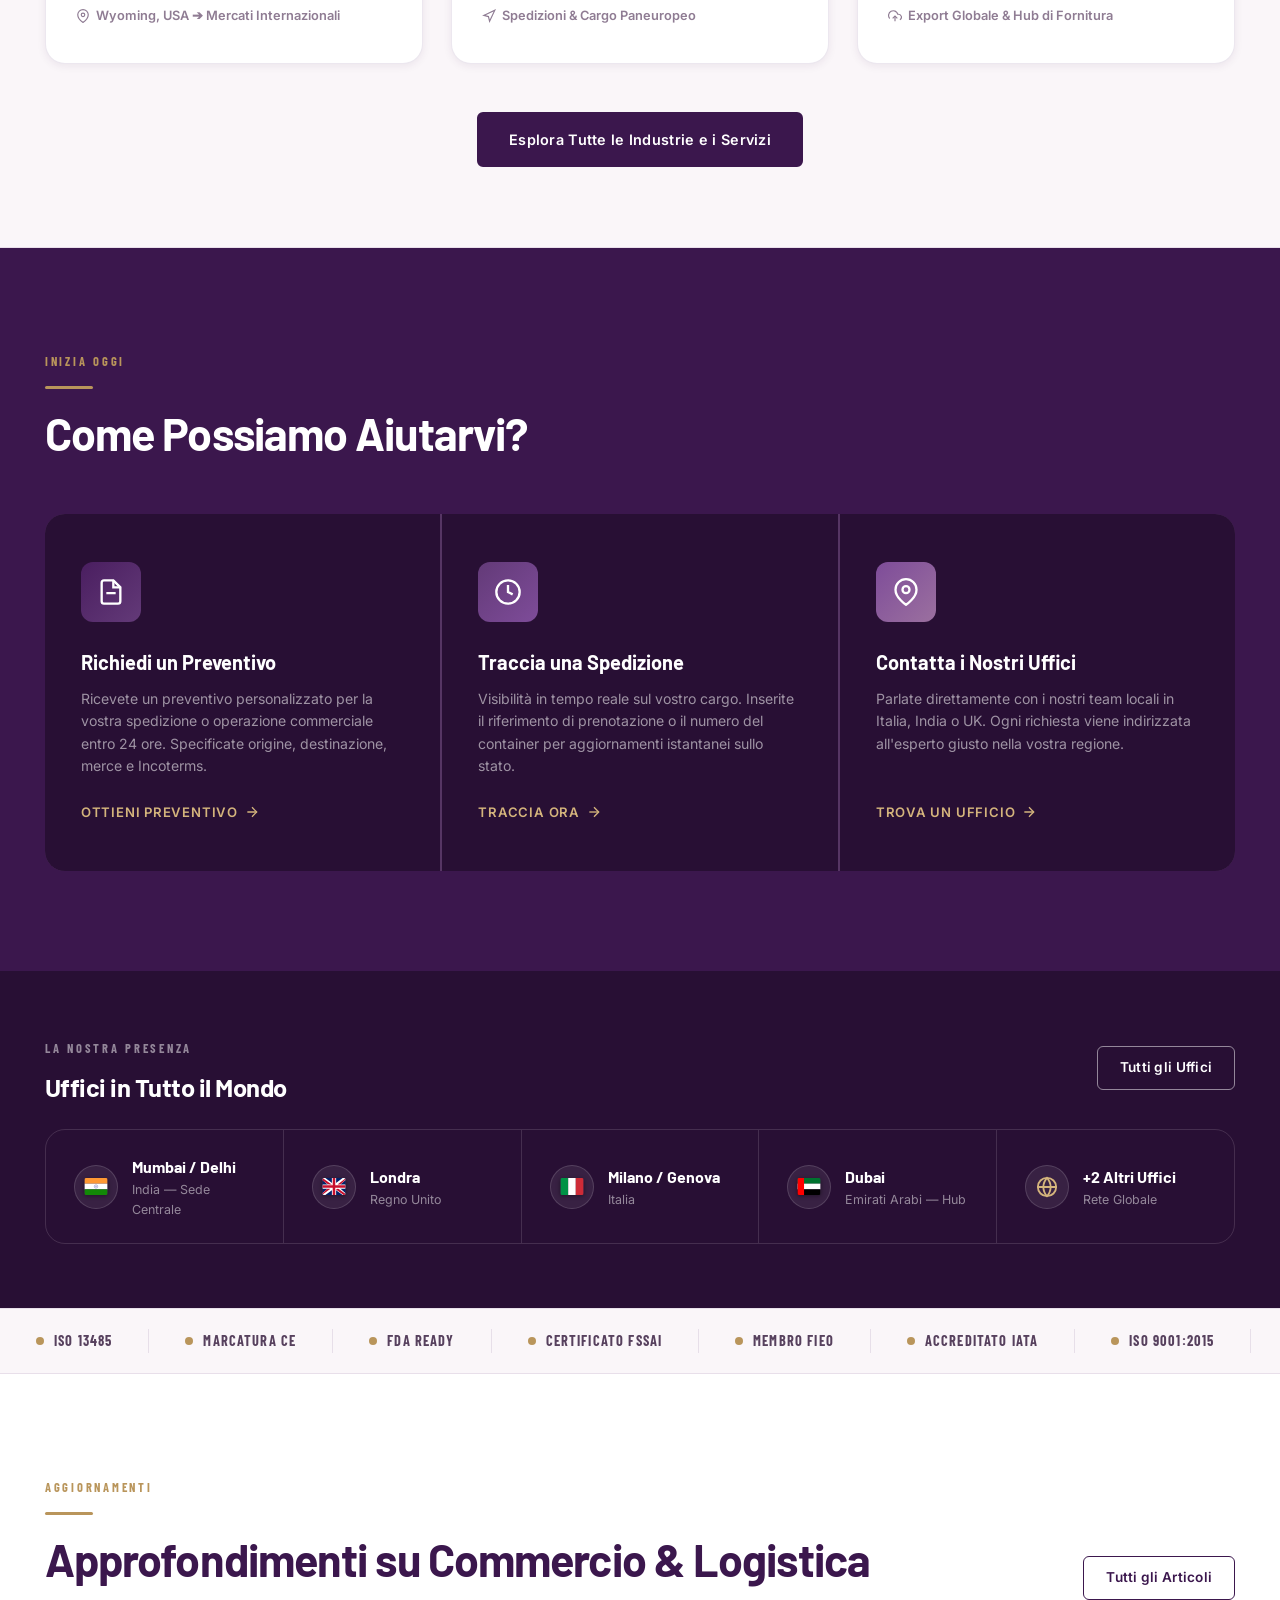
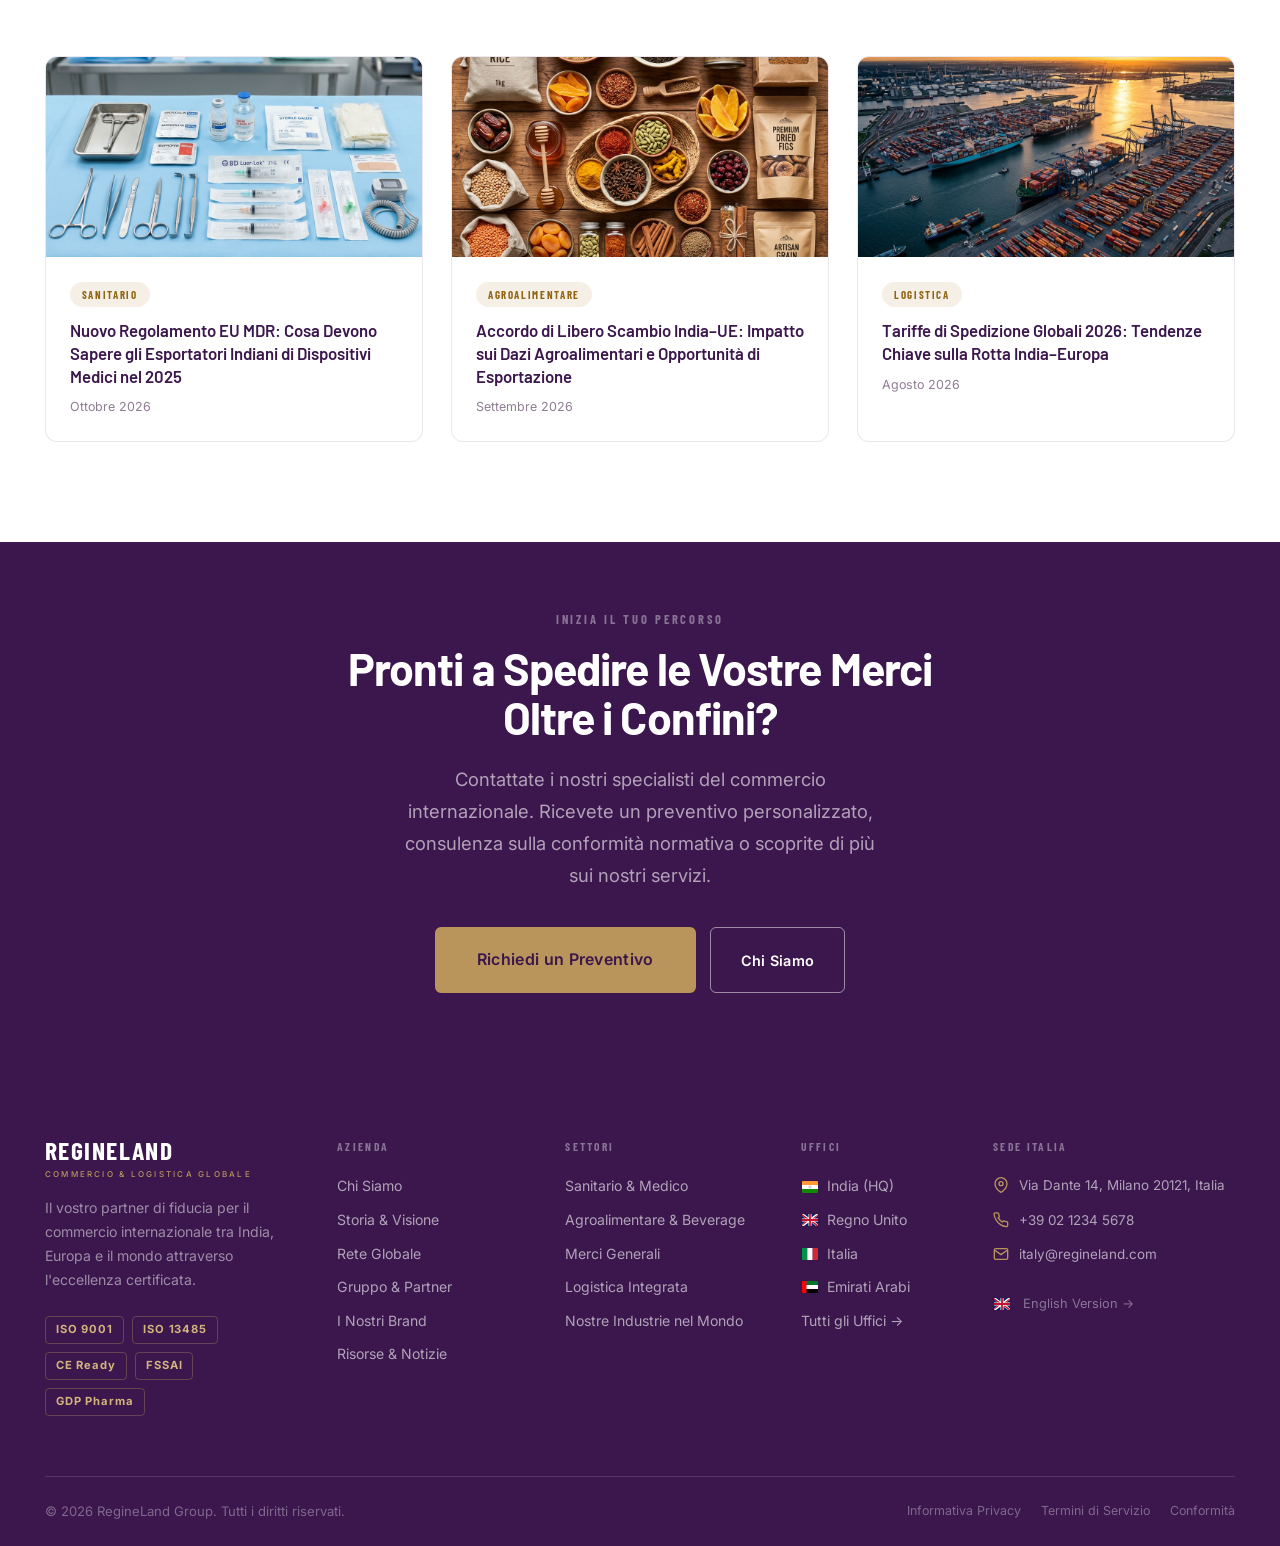
==== commit 6c4aad91: "refactor: add italian localization, update brand assets, and clean up layouts" ====
--- a/it/index.html
+++ b/it/index.html
@@ -125,7 +125,15 @@
             <div class="sector-card-overlay" aria-hidden="true"></div>
             <div class="sector-card-body">
               <div class="sector-card-icon" aria-hidden="true">
-                <svg xmlns="http://www.w3.org/2000/svg" viewBox="0 0 24 24" fill="none" stroke="currentColor" stroke-width="1.5"><path d="M12 2a10 10 0 0 1 10 10c0 5.52-4.48 10-10 10S2 17.52 2 12c0-2.76 1.12-5.26 2.93-7.07"/></svg>
+                <svg xmlns="http://www.w3.org/2000/svg" viewBox="0 0 24 24" fill="none" stroke="currentColor" stroke-width="1.5" stroke-linecap="round" stroke-linejoin="round">
+                  <path d="M2 22 16 8" />
+                  <path d="M3.47 12.53 5 11l1.53 1.53a3.5 3.5 0 0 1 0 4.94L5 19l-1.53-1.53a3.5 3.5 0 0 1 0-4.94Z" />
+                  <path d="M7.47 8.53 9 7l1.53 1.53a3.5 3.5 0 0 1 0 4.94L9 15l-1.53-1.53a3.5 3.5 0 0 1 0-4.94Z" />
+                  <path d="M11.47 4.53 13 3l1.53 1.53a3.5 3.5 0 0 1 0 4.94L13 11l-1.53-1.53a3.5 3.5 0 0 1 0-4.94Z" />
+                  <path d="M20 2h2v2a4 4 0 0 1-4 4h-2V6a4 4 0 0 1 4-4Z" />
+                  <path d="M11.47 17.47 13 19l-1.53 1.53a3.5 3.5 0 0 1-4.94 0L5 19l1.53-1.53a3.5 3.5 0 0 1 4.94 0Z" />
+                  <path d="M15.47 13.47 17 15l-1.53 1.53a3.5 3.5 0 0 1-4.94 0L9 15l1.53-1.53a3.5 3.5 0 0 1 4.94 0Z" />
+                  <path d="M19.47 9.47 21 11l-1.53 1.53a3.5 3.5 0 0 1-4.94 0L13 11l1.53-1.53a3.5 3.5 0 0 1 4.94 0Z" /></svg>
               </div>
               <h2 class="sector-card-name">Agroalimentare &amp; Bevande</h2>
               <p class="sector-card-desc">Spezie indiane premium, riso basmati, tè, legumi e alimenti trasformati per le reti di distribuzione europea — piena conformità fitosanitaria e FSSAI.</p>
@@ -230,7 +238,15 @@
               <span class="industry-badge badge-agri">Agribusiness</span>
             </div>
             <div class="industry-card-icon" aria-hidden="true">
-              <svg xmlns="http://www.w3.org/2000/svg" viewBox="0 0 24 24" fill="none" stroke="currentColor" stroke-width="2" stroke-linecap="round" stroke-linejoin="round"><path d="M12 2a10 10 0 0 1 10 10c0 5.52-4.48 10-10 10S2 17.52 2 12c0-2.76 1.12-5.26 2.93-7.07"/><path d="M12 2v6"/><circle cx="12" cy="14" r="3"/></svg>
+              <svg xmlns="http://www.w3.org/2000/svg" viewBox="0 0 24 24" fill="none" stroke="currentColor" stroke-width="2" stroke-linecap="round" stroke-linejoin="round">
+                  <path d="M2 22 16 8" />
+                  <path d="M3.47 12.53 5 11l1.53 1.53a3.5 3.5 0 0 1 0 4.94L5 19l-1.53-1.53a3.5 3.5 0 0 1 0-4.94Z" />
+                  <path d="M7.47 8.53 9 7l1.53 1.53a3.5 3.5 0 0 1 0 4.94L9 15l-1.53-1.53a3.5 3.5 0 0 1 0-4.94Z" />
+                  <path d="M11.47 4.53 13 3l1.53 1.53a3.5 3.5 0 0 1 0 4.94L13 11l-1.53-1.53a3.5 3.5 0 0 1 0-4.94Z" />
+                  <path d="M20 2h2v2a4 4 0 0 1-4 4h-2V6a4 4 0 0 1 4-4Z" />
+                  <path d="M11.47 17.47 13 19l-1.53 1.53a3.5 3.5 0 0 1-4.94 0L5 19l1.53-1.53a3.5 3.5 0 0 1 4.94 0Z" />
+                  <path d="M15.47 13.47 17 15l-1.53 1.53a3.5 3.5 0 0 1-4.94 0L9 15l1.53-1.53a3.5 3.5 0 0 1 4.94 0Z" />
+                  <path d="M19.47 9.47 21 11l-1.53 1.53a3.5 3.5 0 0 1-4.94 0L13 11l1.53-1.53a3.5 3.5 0 0 1 4.94 0Z" /></svg>
             </div>
             <h3 class="industry-name">Cannberry Farms.</h3>
             <p class="industry-desc">Produzione e distribuzione di frutta in scatola di alta qualità dal Wyoming (USA) ai mercati internazionali.</p>
@@ -330,11 +346,11 @@
           <a href="network.html" class="btn btn-outline-white btn-sm" id="offices-view-all">Tutti gli Uffici</a>
         </div>
         <div class="network-offices reveal" id="network-offices">
-          <div class="office-pill"><div class="office-flag"><svg class="flag-icon-lg" viewBox="0 0 640 480" width="38" height="26" aria-hidden="true"><rect width="640" height="160" fill="#f93"/><rect y="160" width="640" height="160" fill="#fff"/><rect y="320" width="640" height="160" fill="#128807"/><circle cx="320" cy="240" r="48" fill="none" stroke="#008" stroke-width="8"/><circle cx="320" cy="240" r="12" fill="#008"/></svg></div><div class="office-info"><div class="office-city">Mumbai / Delhi</div><div class="office-country">India — Sede Centrale</div></div></div>
-          <div class="office-pill"><div class="office-flag"><svg class="flag-icon-lg" viewBox="0 0 640 480" width="38" height="26" aria-hidden="true"><path fill="#012169" d="M0 0h640v480H0z"/><path fill="#fff" d="m75 0 245 180L565 0h75v60L435 240l205 180v60h-75L320 300 75 480H0v-60l205-180L0 60V0h75z"/><path fill="#c8102e" d="m424 288 216 156v36h-48L376 324l48-36zM640 0v12L420 180l48 36L640 48V0zM0 480v-12l220-168-48-36L0 432v48zm0-480 264 192-48 36L0 72V0z"/><path fill="#fff" d="M260 0h120v480H260zM0 180h640v120H0z"/><path fill="#c8102e" d="M284 0h72v480h-72zM0 204h640v72H0z"/></svg></div><div class="office-info"><div class="office-city">Londra</div><div class="office-country">Regno Unito</div></div></div>
-          <div class="office-pill"><div class="office-flag"><svg class="flag-icon-lg" viewBox="0 0 640 480" width="38" height="26" aria-hidden="true"><rect width="213.3" height="480" fill="#009246"/><rect x="213.3" width="213.3" height="480" fill="#fff"/><rect x="426.7" width="213.3" height="480" fill="#ce2b37"/></svg></div><div class="office-info"><div class="office-city">Milano / Genova</div><div class="office-country">Italia</div></div></div>
-          <div class="office-pill"><div class="office-flag"><svg class="flag-icon-lg" viewBox="0 0 640 480" width="38" height="26" aria-hidden="true"><rect width="640" height="160" fill="#00732f"/><rect y="160" width="640" height="160" fill="#fff"/><rect y="320" width="640" height="160" fill="#000"/><rect width="180" height="480" fill="#f00"/></svg></div><div class="office-info"><div class="office-city">Dubai</div><div class="office-country">Emirati Arabi — Hub</div></div></div>
-          <div class="office-pill"><div class="office-flag">🌍</div><div class="office-info"><div class="office-city">+2 Altri Uffici</div><div class="office-country">Rete Globale</div></div></div>
+          <div class="office-pill"><div class="office-flag"><svg class="flag-icon-lg" viewBox="0 0 640 480" width="24" height="17" aria-hidden="true"><rect width="640" height="160" fill="#f93"/><rect y="160" width="640" height="160" fill="#fff"/><rect y="320" width="640" height="160" fill="#128807"/><circle cx="320" cy="240" r="48" fill="none" stroke="#008" stroke-width="8"/><circle cx="320" cy="240" r="12" fill="#008"/></svg></div><div class="office-info"><div class="office-city">Mumbai / Delhi</div><div class="office-country">India — Sede Centrale</div></div></div>
+          <div class="office-pill"><div class="office-flag"><svg class="flag-icon-lg" viewBox="0 0 640 480" width="24" height="17" aria-hidden="true"><path fill="#012169" d="M0 0h640v480H0z"/><path fill="#fff" d="m75 0 245 180L565 0h75v60L435 240l205 180v60h-75L320 300 75 480H0v-60l205-180L0 60V0h75z"/><path fill="#c8102e" d="m424 288 216 156v36h-48L376 324l48-36zM640 0v12L420 180l48 36L640 48V0zM0 480v-12l220-168-48-36L0 432v48zm0-480 264 192-48 36L0 72V0z"/><path fill="#fff" d="M260 0h120v480H260zM0 180h640v120H0z"/><path fill="#c8102e" d="M284 0h72v480h-72zM0 204h640v72H0z"/></svg></div><div class="office-info"><div class="office-city">Londra</div><div class="office-country">Regno Unito</div></div></div>
+          <div class="office-pill"><div class="office-flag"><svg class="flag-icon-lg" viewBox="0 0 640 480" width="24" height="17" aria-hidden="true"><rect width="213.3" height="480" fill="#009246"/><rect x="213.3" width="213.3" height="480" fill="#fff"/><rect x="426.7" width="213.3" height="480" fill="#ce2b37"/></svg></div><div class="office-info"><div class="office-city">Milano / Genova</div><div class="office-country">Italia</div></div></div>
+          <div class="office-pill"><div class="office-flag"><svg class="flag-icon-lg" viewBox="0 0 640 480" width="24" height="17" aria-hidden="true"><rect width="640" height="160" fill="#00732f"/><rect y="160" width="640" height="160" fill="#fff"/><rect y="320" width="640" height="160" fill="#000"/><rect width="180" height="480" fill="#f00"/></svg></div><div class="office-info"><div class="office-city">Dubai</div><div class="office-country">Emirati Arabi — Hub</div></div></div>
+          <div class="office-pill"><div class="office-flag"><svg class="globe-icon" xmlns="http://www.w3.org/2000/svg" viewBox="0 0 24 24" fill="none" stroke="currentColor" stroke-width="2" width="20" height="20"><circle cx="12" cy="12" r="10"/><path d="M12 2a15.3 15.3 0 0 1 4 10 15.3 15.3 0 0 1-4 10 15.3 15.3 0 0 1-4-10 15.3 15.3 0 0 1 4-10z"/><path d="M2 12h20"/></svg></div><div class="office-info"><div class="office-city">+2 Altri Uffici</div><div class="office-country">Rete Globale</div></div></div>
         </div>
       </div>
     </section>
--- a/style.css
+++ b/style.css
@@ -65,8 +65,8 @@
   --lang-h:        34px;
   --nav-h:         74px;
   --header-h:      calc(var(--lang-h) + var(--nav-h));
-  --container:     1280px;
-  --pad-x:         clamp(20px, 5vw, 80px);
+  --container:     1380px;
+  --pad-x:         clamp(20px, 3.5vw, 48px);
   --section-y:     100px;
 
   /* Type */
@@ -433,14 +433,19 @@
 .nav-lang.active { color: var(--gold); border-color: var(--gold); }
 /* Mobile Toggle */
 .nav-toggle {
-  display: none; flex-direction: column; gap: 5px;
-  padding: 8px; border-radius: var(--radius-sm);
-  margin-left: auto;
+  display: none; flex-direction: column; justify-content: center; align-items: center; gap: 5px;
+  width: 42px; height: 42px; padding: 8px; border-radius: var(--radius-sm);
+  margin-left: auto; background: transparent; border: none; cursor: pointer;
+  z-index: 1001; -webkit-tap-highlight-color: transparent;
+}
+.nav-toggle:focus-visible {
+  outline: 2px solid var(--gold); outline-offset: 2px;
 }
 .hamburger-line {
   display: block; width: 24px; height: 2px;
   background: var(--white); border-radius: 2px;
-  transition: all var(--transition-fast);
+  transition: transform var(--transition-fast), opacity var(--transition-fast);
+  transform-origin: center;
 }
 
 /* =============================================
@@ -621,7 +626,6 @@
   overflow: hidden;
   aspect-ratio: 4/5;
   cursor: pointer;
-  group: true;
   transition: transform var(--transition), box-shadow var(--transition);
 }
 .sector-card:hover { transform: translateY(-6px); box-shadow: var(--shadow-lg); }
@@ -710,7 +714,7 @@
   transition: transform var(--transition);
 }
 .quick-action-card:hover .qa-icon { transform: scale(1.05); }
-.qa-icon-gold { background: linear-gradient(135deg, var(--gold), var(--gold-light)); color: var(--navy); }
+.qa-icon-gold { background: linear-gradient(135deg, var(--plum-mid), var(--violet)); color: var(--white); }
 .qa-icon-blue { background: linear-gradient(135deg, var(--violet), var(--violet-light)); color: var(--white); }
 .qa-icon-teal { background: linear-gradient(135deg, var(--violet-light), var(--mauve)); color: var(--white); }
 .qa-icon svg { width: 28px; height: 28px; }
@@ -816,12 +820,26 @@
 .office-pill:last-child { border-right: none; }
 .office-pill:hover { background: rgba(255,255,255,0.04); }
 .office-flag {
-  width: 40px; height: 40px; border-radius: 50%;
-  background: rgba(185,149,91,0.20);
+  width: 44px; height: 44px; border-radius: 50%;
+  background: rgba(255,255,255,0.08);
+  border: 1px solid rgba(255,255,255,0.14);
   display: flex; align-items: center; justify-content: center;
-  font-size: 1.4rem; flex-shrink: 0;
-}
-.office-info {}
+  flex-shrink: 0;
+  overflow: hidden;
+  transition: all var(--transition);
+}
+.office-flag .flag-icon,
+.office-flag .flag-icon-lg {
+  width: 24px; height: 17px;
+  border-radius: 2px;
+  margin: 0;
+  box-shadow: 0 1px 4px rgba(0,0,0,0.4);
+  display: block;
+}
+.office-flag svg.globe-icon {
+  width: 22px; height: 22px;
+  color: var(--gold-light);
+}
 .office-city {
   font-family: var(--font-display);
   font-size: 1rem; font-weight: 700;
@@ -1031,6 +1049,58 @@
 }
 .mv-body { font-size: 0.92rem; color: var(--text-secondary); line-height: 1.75; }
 
+/* ---- Responsive Layout Grids & Cards ---- */
+.mv-grid {
+  display: grid; grid-template-columns: 1fr 1fr;
+  gap: 28px; margin-bottom: 80px;
+}
+.history-grid {
+  display: grid; grid-template-columns: 1fr 1fr;
+  gap: 80px; align-items: start;
+}
+.values-grid {
+  display: grid; grid-template-columns: repeat(4, 1fr);
+  gap: 20px;
+}
+.value-card {
+  background: var(--white); border: 1px solid var(--border-light);
+  border-radius: var(--radius-lg); padding: 32px 24px;
+  transition: transform var(--transition), box-shadow var(--transition);
+}
+.value-card:hover {
+  transform: translateY(-4px); box-shadow: var(--shadow-md);
+  border-color: rgba(99, 58, 120, 0.25);
+}
+.value-num {
+  font-family: var(--font-condensed); font-size: 1.5rem; font-weight: 700;
+  color: var(--gold); margin-bottom: 12px;
+}
+.group-grid {
+  display: grid; grid-template-columns: repeat(3, 1fr);
+  gap: 24px;
+}
+.group-card {
+  background: var(--white); border: 1px solid var(--border-light);
+  border-radius: var(--radius-lg); padding: 32px 24px;
+  transition: transform var(--transition), box-shadow var(--transition);
+}
+.group-card:hover {
+  transform: translateY(-4px); box-shadow: var(--shadow-md);
+  border-color: rgba(99, 58, 120, 0.25);
+}
+.contact-layout-grid {
+  display: grid; grid-template-columns: 1fr 1.4fr;
+  gap: 72px; align-items: start;
+}
+.logistics-services-grid {
+  display: grid; grid-template-columns: repeat(3, 1fr);
+  gap: 24px;
+}
+.featured-article-grid {
+  display: grid; grid-template-columns: 1fr 1fr;
+  gap: 32px; margin-bottom: 40px; align-items: center;
+}
+
 /* Interactive World Map Placeholder */
 .world-map-wrap {
   background: var(--navy-2);
@@ -1224,8 +1294,8 @@
   border-radius: 20px;
 }
 .badge-food {
-  background: rgba(185, 149, 91, 0.16);
-  color: #8F6511;
+  background: rgba(155, 112, 159, 0.18);
+  color: #633A78;
 }
 .badge-healthcare {
   background: rgba(99, 58, 120, 0.14);
@@ -1233,19 +1303,19 @@
 }
 .badge-beauty {
   background: rgba(155, 112, 159, 0.20);
-  color: #6E3B78;
+  color: #5D2678;
 }
 .badge-agri {
   background: rgba(126, 76, 153, 0.15);
-  color: #522769;
+  color: #4A1E60;
 }
 .badge-logistics {
-  background: rgba(59, 23, 77, 0.12);
+  background: rgba(59, 23, 77, 0.14);
   color: #3B174D;
 }
 .badge-trade {
-  background: rgba(185, 149, 91, 0.18);
-  color: #7A5714;
+  background: rgba(99, 58, 120, 0.16);
+  color: #5D2678;
 }
 .industry-card-icon {
   width: 52px;
@@ -1360,28 +1430,39 @@
   box-shadow: var(--shadow-lg);
 }
 .brand-card-visual {
-  height: 140px;
+  height: 180px;
   position: relative;
   background-size: cover;
   background-position: center;
+  overflow: hidden;
+  transition: transform 0.4s cubic-bezier(0.16, 1, 0.3, 1);
+}
+.brand-card:hover .brand-card-visual {
+  transform: scale(1.05);
 }
 .brand-card-visual.food-bg {
-  background: linear-gradient(135deg, #4A2810 0%, #B9955B 100%);
+  background-color: var(--plum);
+  background-image: linear-gradient(180deg, rgba(59, 23, 77, 0.15) 0%, rgba(59, 23, 77, 0.55) 100%), url('assets/brand_flavours.jpg');
 }
 .brand-card-visual.healthcare-bg {
-  background: linear-gradient(135deg, #3B174D 0%, #633A78 100%);
+  background-color: var(--plum-dark);
+  background-image: linear-gradient(180deg, rgba(40, 15, 52, 0.15) 0%, rgba(59, 23, 77, 0.55) 100%), url('assets/brand_medicare.jpg');
 }
 .brand-card-visual.beauty-bg {
-  background: linear-gradient(135deg, #4A1E60 0%, #9B709F 100%);
+  background-color: var(--plum-mid);
+  background-image: linear-gradient(180deg, rgba(74, 30, 96, 0.12) 0%, rgba(74, 30, 96, 0.50) 100%), url('assets/brand_regineceleste.jpg');
 }
 .brand-card-visual.agri-bg {
-  background: linear-gradient(135deg, #2D1A35 0%, #7E4C99 100%);
+  background-color: var(--plum);
+  background-image: linear-gradient(180deg, rgba(59, 23, 77, 0.15) 0%, rgba(59, 23, 77, 0.55) 100%), url('assets/brand_cannberry.jpg');
 }
 .brand-card-visual.logistics-bg {
-  background: linear-gradient(135deg, #280F34 0%, #5D2678 100%);
+  background-color: var(--plum-dark);
+  background-image: linear-gradient(180deg, rgba(40, 15, 52, 0.15) 0%, rgba(59, 23, 77, 0.55) 100%), url('assets/brand_wessland.jpg');
 }
 .brand-card-visual.trade-bg {
-  background: linear-gradient(135deg, #3B174D 0%, #B9955B 100%);
+  background-color: var(--plum-mid);
+  background-image: linear-gradient(180deg, rgba(74, 30, 96, 0.15) 0%, rgba(59, 23, 77, 0.55) 100%), url('assets/brand_kochuparambil.jpg');
 }
 .brand-card-body {
   padding: 28px;
@@ -1551,6 +1632,7 @@
   transition: border-color var(--transition-fast), background var(--transition-fast);
   outline: none;
   -webkit-appearance: none;
+  appearance: none;
 }
 .form-input::placeholder, .form-textarea::placeholder { color: var(--text-muted); }
 .form-input:focus, .form-textarea:focus, .form-select:focus {
@@ -1574,11 +1656,53 @@
   display: flex; align-items: center; justify-content: center; gap: 8px;
   margin-top: 8px;
 }
-.form-submit:hover {
-  background: var(--gold);
-  color: var(--navy);
+.form-submit:hover:not(:disabled) {
+  background: var(--plum-mid);
+  color: var(--white);
   transform: translateY(-2px);
-  box-shadow: var(--shadow-gold);
+  box-shadow: var(--shadow-md);
+}
+.form-submit:disabled {
+  opacity: 0.5;
+  cursor: not-allowed;
+  filter: grayscale(0.3);
+  transform: none;
+  box-shadow: none;
+}
+.form-checkbox-label {
+  display: flex;
+  align-items: flex-start;
+  gap: 10px;
+  cursor: pointer;
+  font-size: 0.85rem;
+  color: var(--text-secondary);
+  padding: 8px 10px;
+  border-radius: var(--radius-sm);
+  border: 1px solid transparent;
+  transition: all var(--transition-fast);
+}
+.form-checkbox-label.has-error {
+  background: rgba(206, 43, 55, 0.08);
+  border-color: #CE2B37;
+  color: #A31E28;
+  animation: shake 0.35s ease;
+}
+.form-checkbox-error {
+  display: none;
+  font-size: 0.8rem;
+  color: #CE2B37;
+  font-weight: 600;
+  margin-top: 4px;
+  padding-left: 10px;
+}
+.form-checkbox-error.show {
+  display: block;
+}
+.form-input.has-error,
+.form-select.has-error,
+.form-textarea.has-error {
+  border-color: #CE2B37;
+  background-color: rgba(206, 43, 55, 0.03);
 }
 .form-submit svg { width: 18px; height: 18px; }
 
@@ -1638,10 +1762,12 @@
 }
 .footer-grid {
   display: grid;
-  grid-template-columns: 2.5fr 1fr 1fr 1fr 1.5fr;
-  gap: 48px;
-}
-.footer-brand { }
+  grid-template-columns: 1.8fr 1.35fr 1.4fr 1.1fr 1.7fr;
+  gap: 36px;
+}
+.footer-col {
+  min-width: 0;
+}
 .footer-brand .logo-main { font-size: 1.6rem; margin-bottom: 4px; }
 .footer-desc {
   font-size: 0.88rem;
@@ -1673,6 +1799,7 @@
   transition: color var(--transition-fast);
   display: inline-flex;
   align-items: center;
+  white-space: nowrap;
 }
 .footer-links a:hover { color: var(--gold-light); }
 .footer-contact-item {
@@ -1760,8 +1887,8 @@
    RESPONSIVE
    ============================================= */
 @media (max-width: 1100px) {
-  .footer-grid { grid-template-columns: 1fr 1fr 1fr; }
-  .footer-brand { grid-column: 1 / -1; }
+  .footer-grid { grid-template-columns: repeat(4, 1fr); gap: 32px; }
+  .footer-brand { grid-column: 1 / -1; margin-bottom: 8px; }
   .quick-actions-grid { grid-template-columns: 1fr; }
   .sectors-grid { grid-template-columns: 1fr; gap: 16px; }
   .sector-card { aspect-ratio: 16/7; }
@@ -1789,6 +1916,7 @@
     z-index: 999;
   }
   .nav-menu.open { transform: translateY(0); opacity: 1; visibility: visible; }
+  .nav-menu li, .nav-item { width: 100%; }
   .nav-link { width: 100%; padding: 12px 16px; font-size: 0.95rem; }
   .nav-dropdown { position: static; opacity: 1; visibility: visible; transform: none; box-shadow: none; background: rgba(255,255,255,0.04); margin-top: 4px; width: 100%; }
   .stats-band-inner { grid-template-columns: 1fr 1fr; }
@@ -1805,6 +1933,15 @@
   .hero-stats { flex-direction: column; }
   .hero-stat { border-right: none; border-bottom: 1px solid rgba(255,255,255,0.1); }
   .hero-stat:last-child { border-bottom: none; }
+  .mv-grid { grid-template-columns: 1fr; gap: 20px; margin-bottom: 48px; }
+  .mv-card { padding: 32px 24px; }
+  .history-grid { grid-template-columns: 1fr; gap: 40px; }
+  .values-grid { grid-template-columns: repeat(2, 1fr); gap: 16px; }
+  .group-grid { grid-template-columns: repeat(2, 1fr); gap: 16px; }
+  .contact-layout-grid { grid-template-columns: 1fr; gap: 40px; }
+  .logistics-services-grid { grid-template-columns: 1fr; gap: 16px; }
+  .featured-article-grid { grid-template-columns: 1fr; gap: 24px; }
+  .service-list { grid-template-columns: 1fr; }
 }
 @media (max-width: 600px) {
   :root {
@@ -1824,6 +1961,7 @@
   .btn { width: 100%; max-width: 320px; justify-content: center; }
   .stats-band-inner { grid-template-columns: 1fr; }
   .footer-grid { grid-template-columns: 1fr; }
+  .footer-links a { white-space: normal; }
   .form-grid { grid-template-columns: 1fr; }
   .service-list { grid-template-columns: 1fr; }
   .country-select-grid { flex-direction: column; }
@@ -1831,4 +1969,83 @@
   .news-grid { grid-template-columns: 1fr; }
   .industries-grid, .brands-full-grid { grid-template-columns: 1fr; }
   .industry-card { padding: 26px 20px; }
-}
+  .values-grid { grid-template-columns: 1fr; }
+  .group-grid { grid-template-columns: 1fr; }
+  .sector-card { aspect-ratio: auto; min-height: 350px; }
+  .download-card { flex-direction: column; align-items: flex-start; gap: 14px; padding: 20px 16px; }
+  .download-card .download-btn { width: 100%; justify-content: center; margin-top: 4px; }
+  .world-map-wrap { min-height: 280px; }
+}
+@media (max-width: 480px) {
+  .smart-form-wrap { padding: 24px 16px; }
+  .nav-actions { gap: 4px; }
+  .nav-actions .btn-sm { padding: 5px 8px; font-size: 0.72rem; }
+  .nav-actions .nav-lang { padding: 4px 6px; font-size: 0.72rem; }
+  .sector-highlight-card { padding: 24px 16px; }
+  .mv-card { padding: 24px 18px; }
+  .value-card, .group-card { padding: 24px 18px; }
+}
+
+
+/* =============================================
+   BRANDS PAGE: SECTOR HIGHLIGHTS
+   ============================================= */
+.sector-highlights-grid {
+  display: grid;
+  grid-template-columns: repeat(4, 1fr);
+  gap: 24px;
+}
+@media (max-width: 991px) {
+  .sector-highlights-grid { grid-template-columns: repeat(2, 1fr); }
+}
+@media (max-width: 575px) {
+  .sector-highlights-grid { grid-template-columns: 1fr; }
+}
+.sector-highlight-card {
+  background: var(--white);
+  border: 1px solid var(--border-light);
+  border-radius: var(--radius-lg);
+  padding: 36px 24px;
+  text-align: center;
+  display: flex;
+  flex-direction: column;
+  align-items: center;
+  transition: all var(--transition);
+}
+.sector-highlight-card:hover {
+  transform: translateY(-5px);
+  box-shadow: var(--shadow-md);
+  border-color: rgba(99, 58, 120, 0.25);
+}
+.sector-highlight-icon {
+  width: 64px;
+  height: 64px;
+  border-radius: var(--radius-md);
+  background: linear-gradient(135deg, var(--plum), var(--violet));
+  color: var(--white);
+  display: flex;
+  align-items: center;
+  justify-content: center;
+  margin-bottom: 20px;
+  box-shadow: 0 4px 16px rgba(59, 23, 77, 0.2);
+  transition: transform var(--transition);
+}
+.sector-highlight-card:hover .sector-highlight-icon {
+  transform: scale(1.08);
+}
+.sector-highlight-icon svg {
+  width: 32px;
+  height: 32px;
+}
+.sector-highlight-name {
+  font-family: var(--font-display);
+  font-size: 1.3rem;
+  font-weight: 700;
+  color: var(--navy);
+  margin-bottom: 12px;
+}
+.sector-highlight-desc {
+  font-size: 0.88rem;
+  color: var(--text-secondary);
+  line-height: 1.6;
+}
